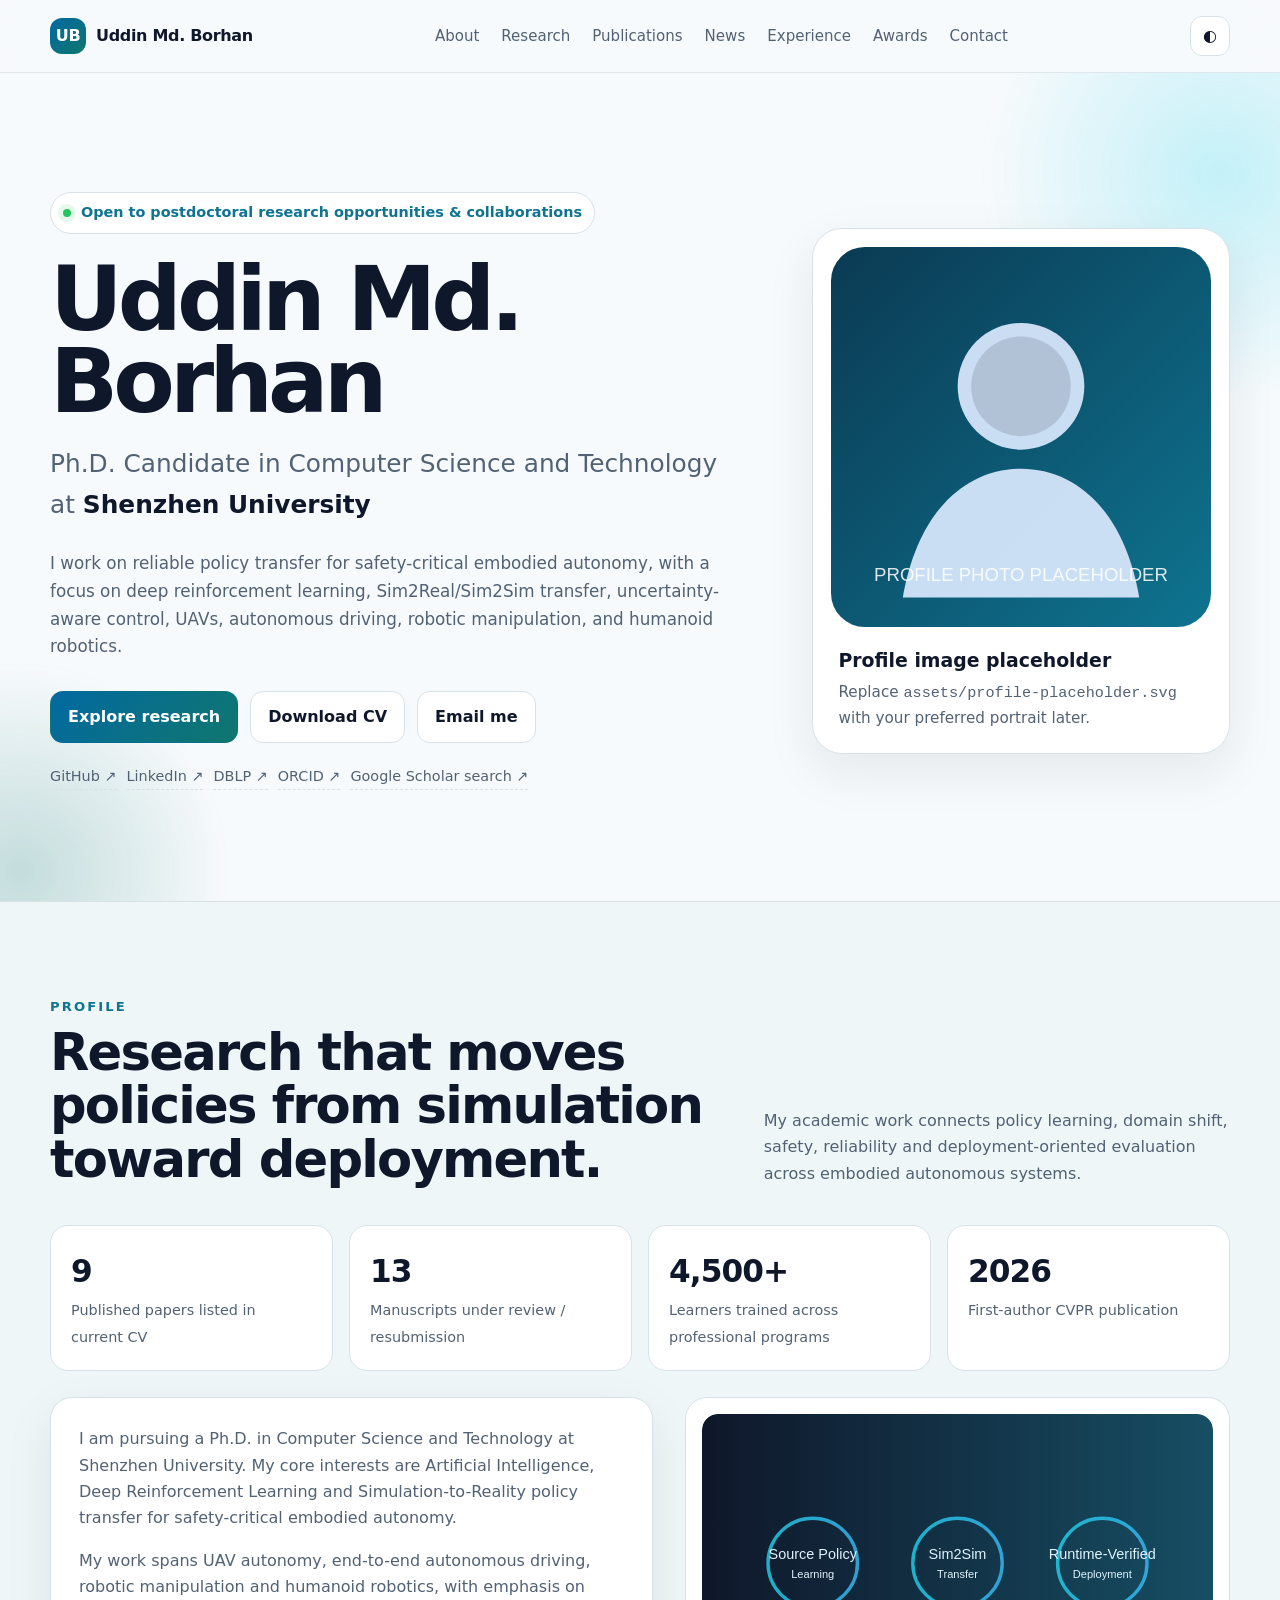
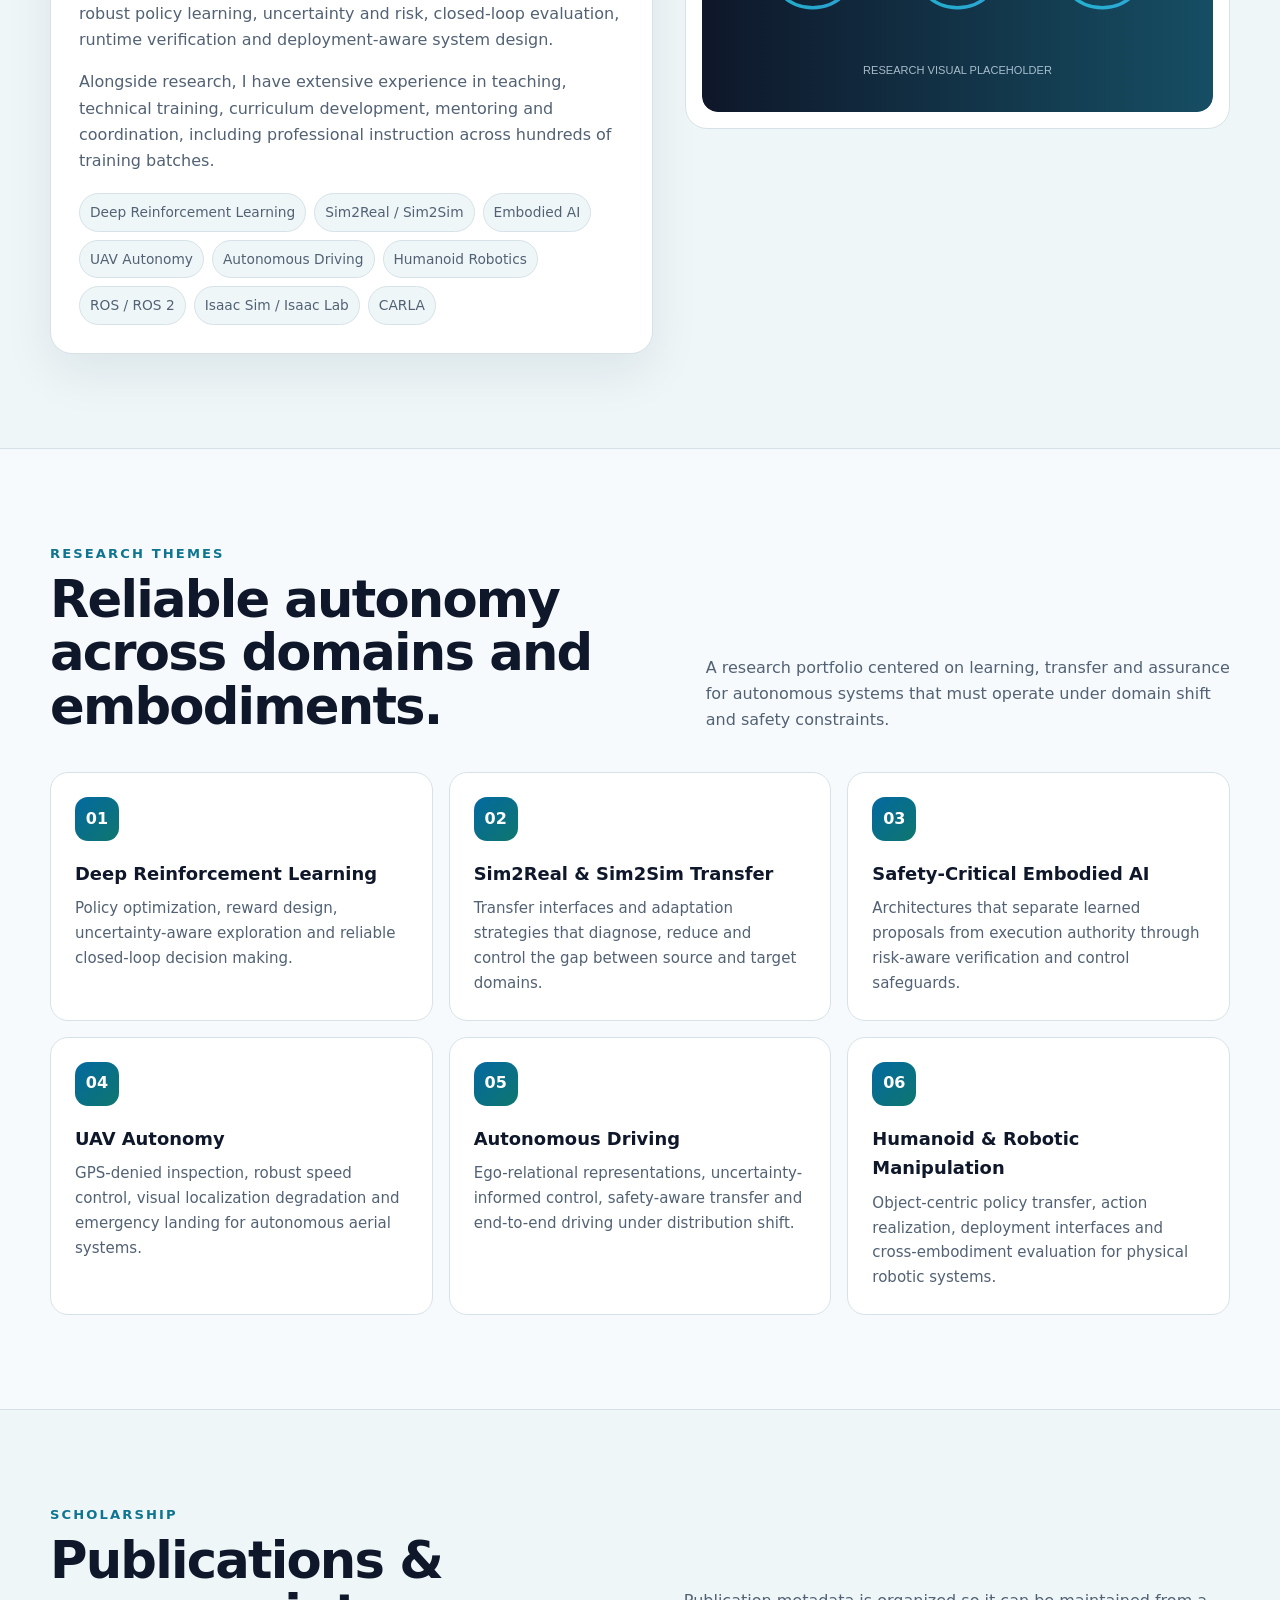
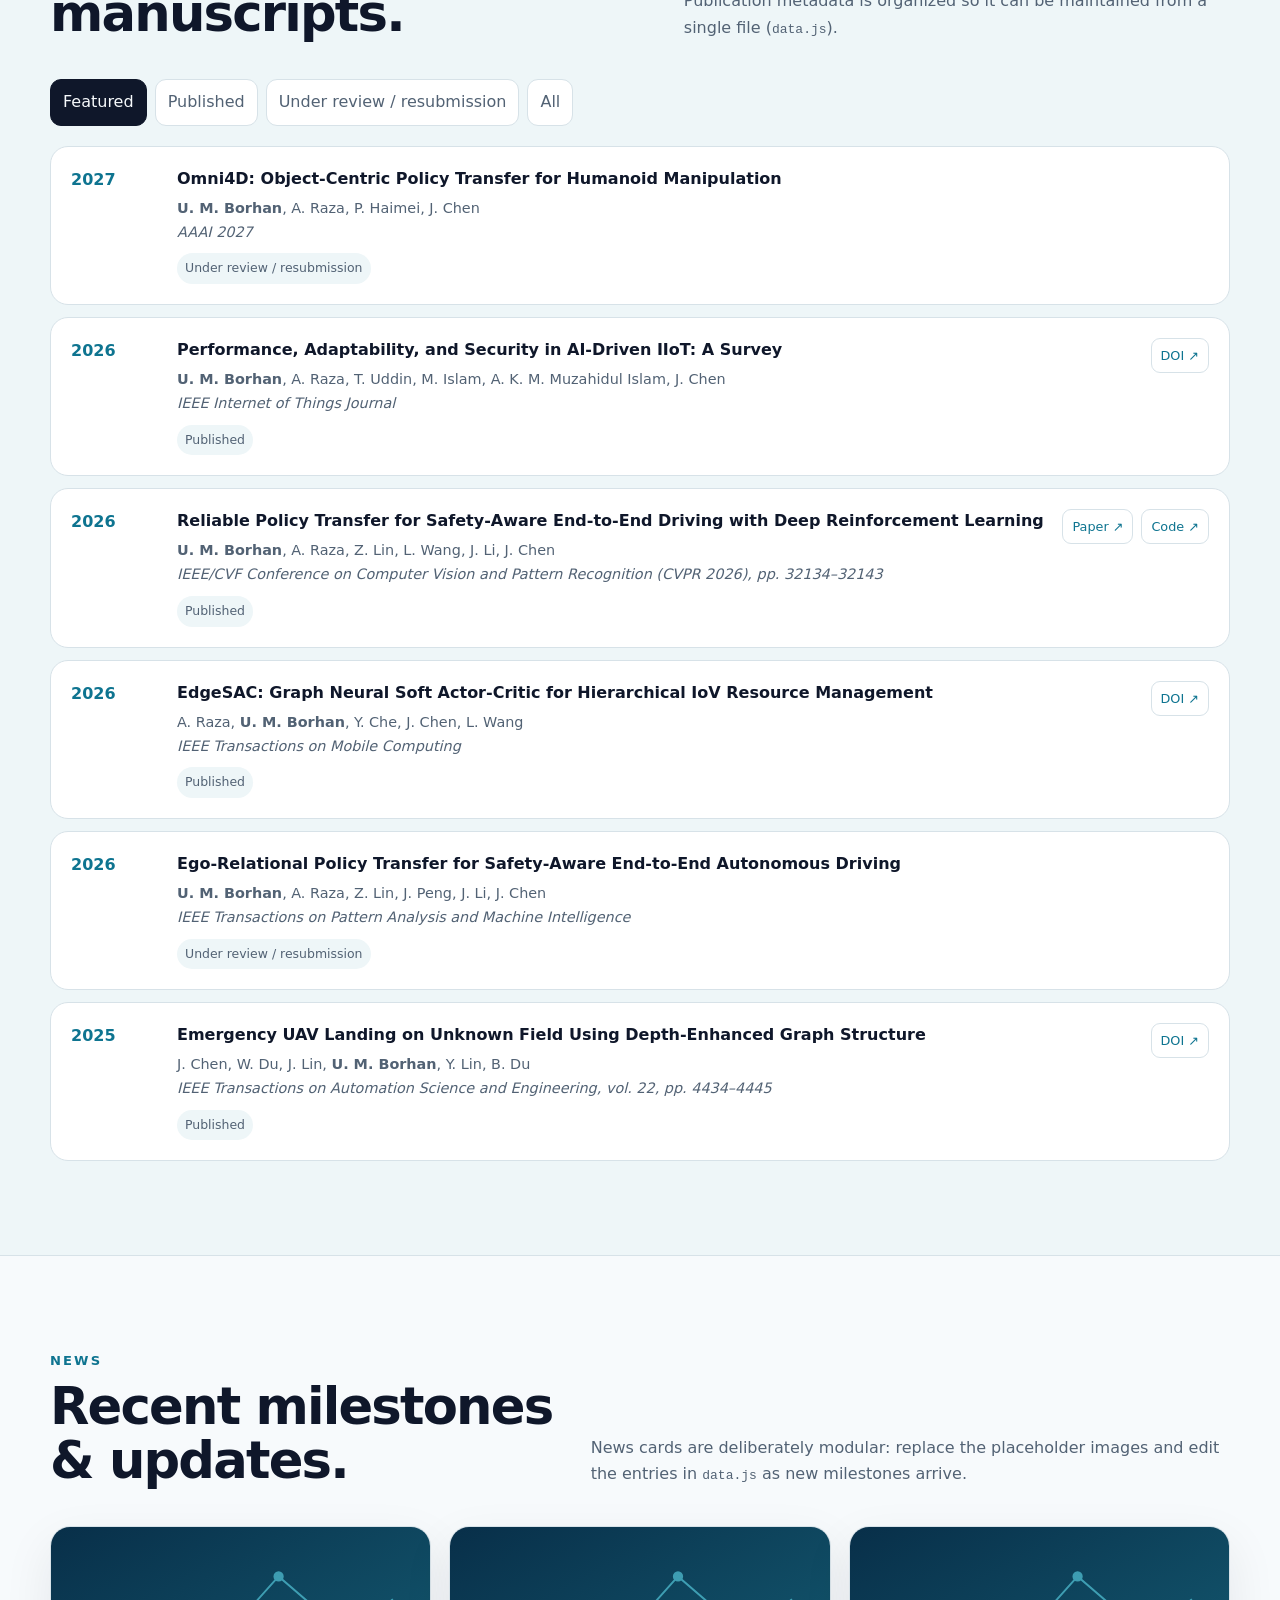
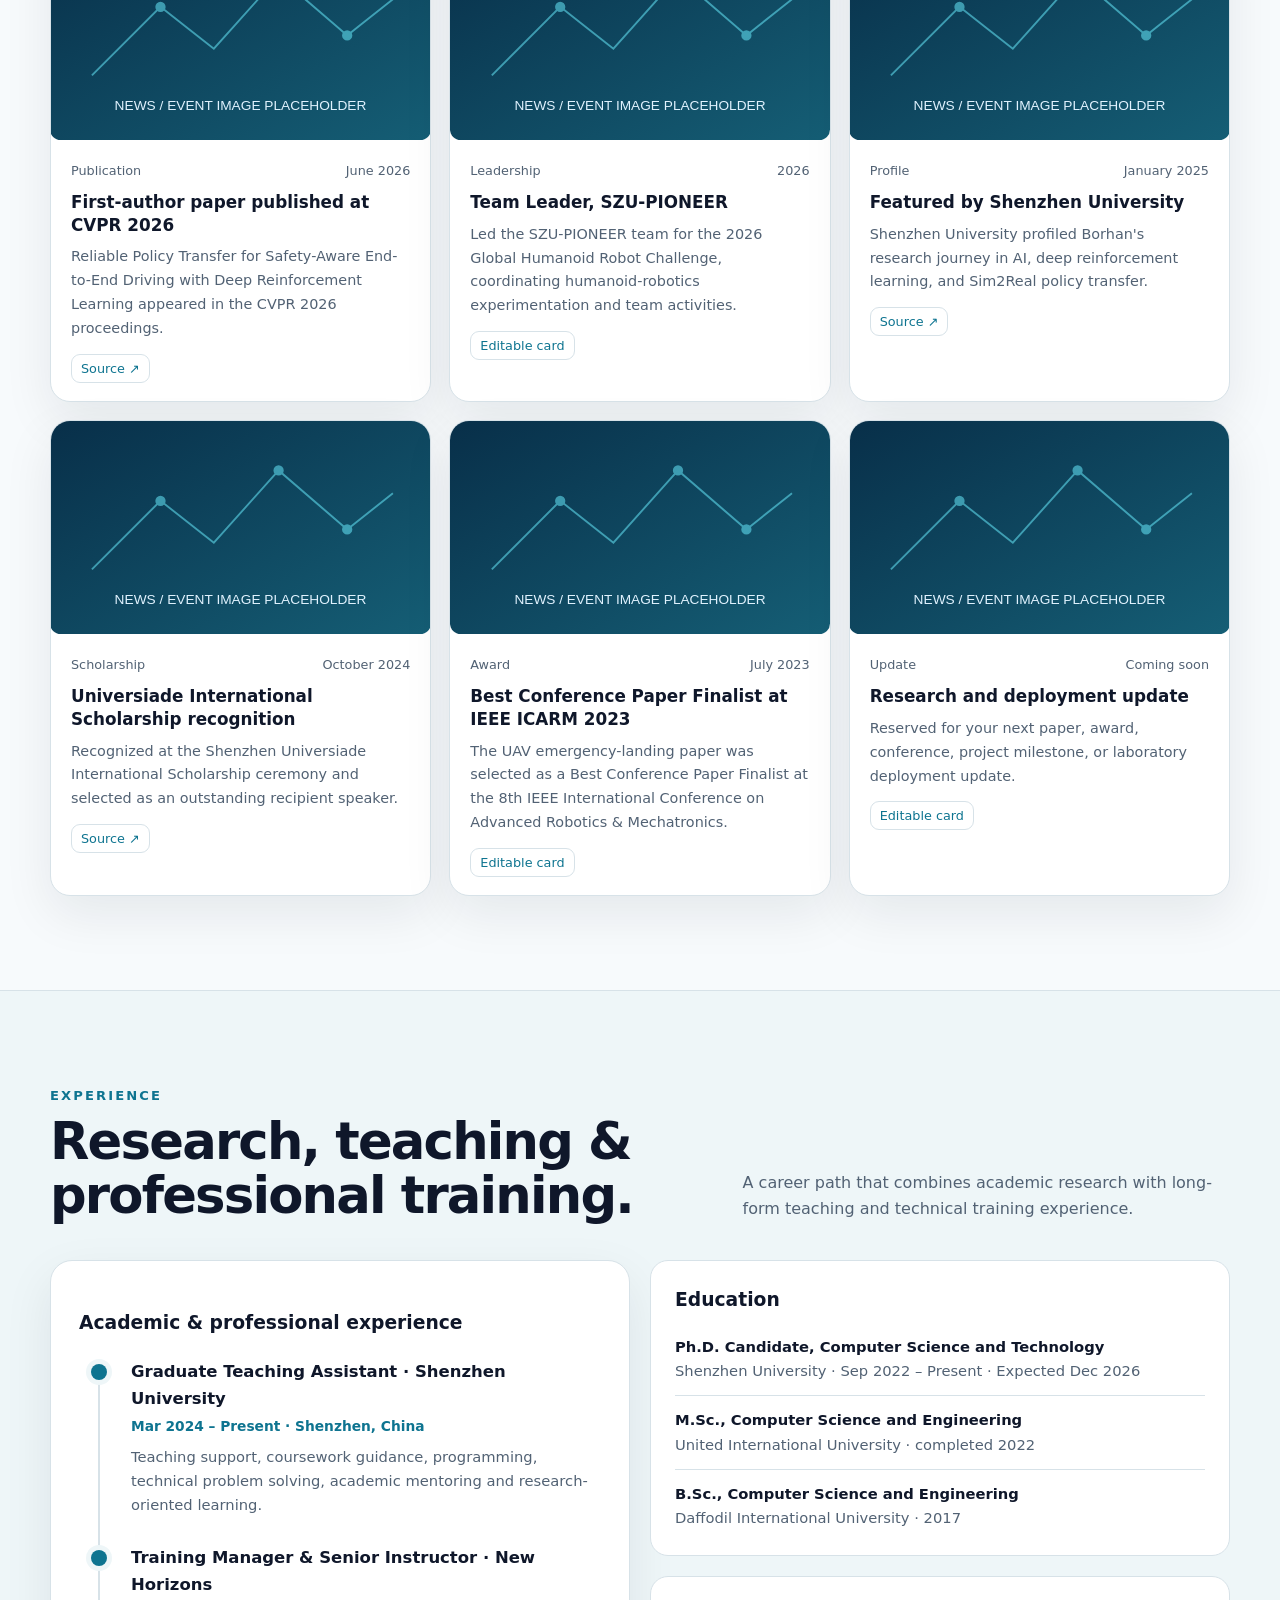
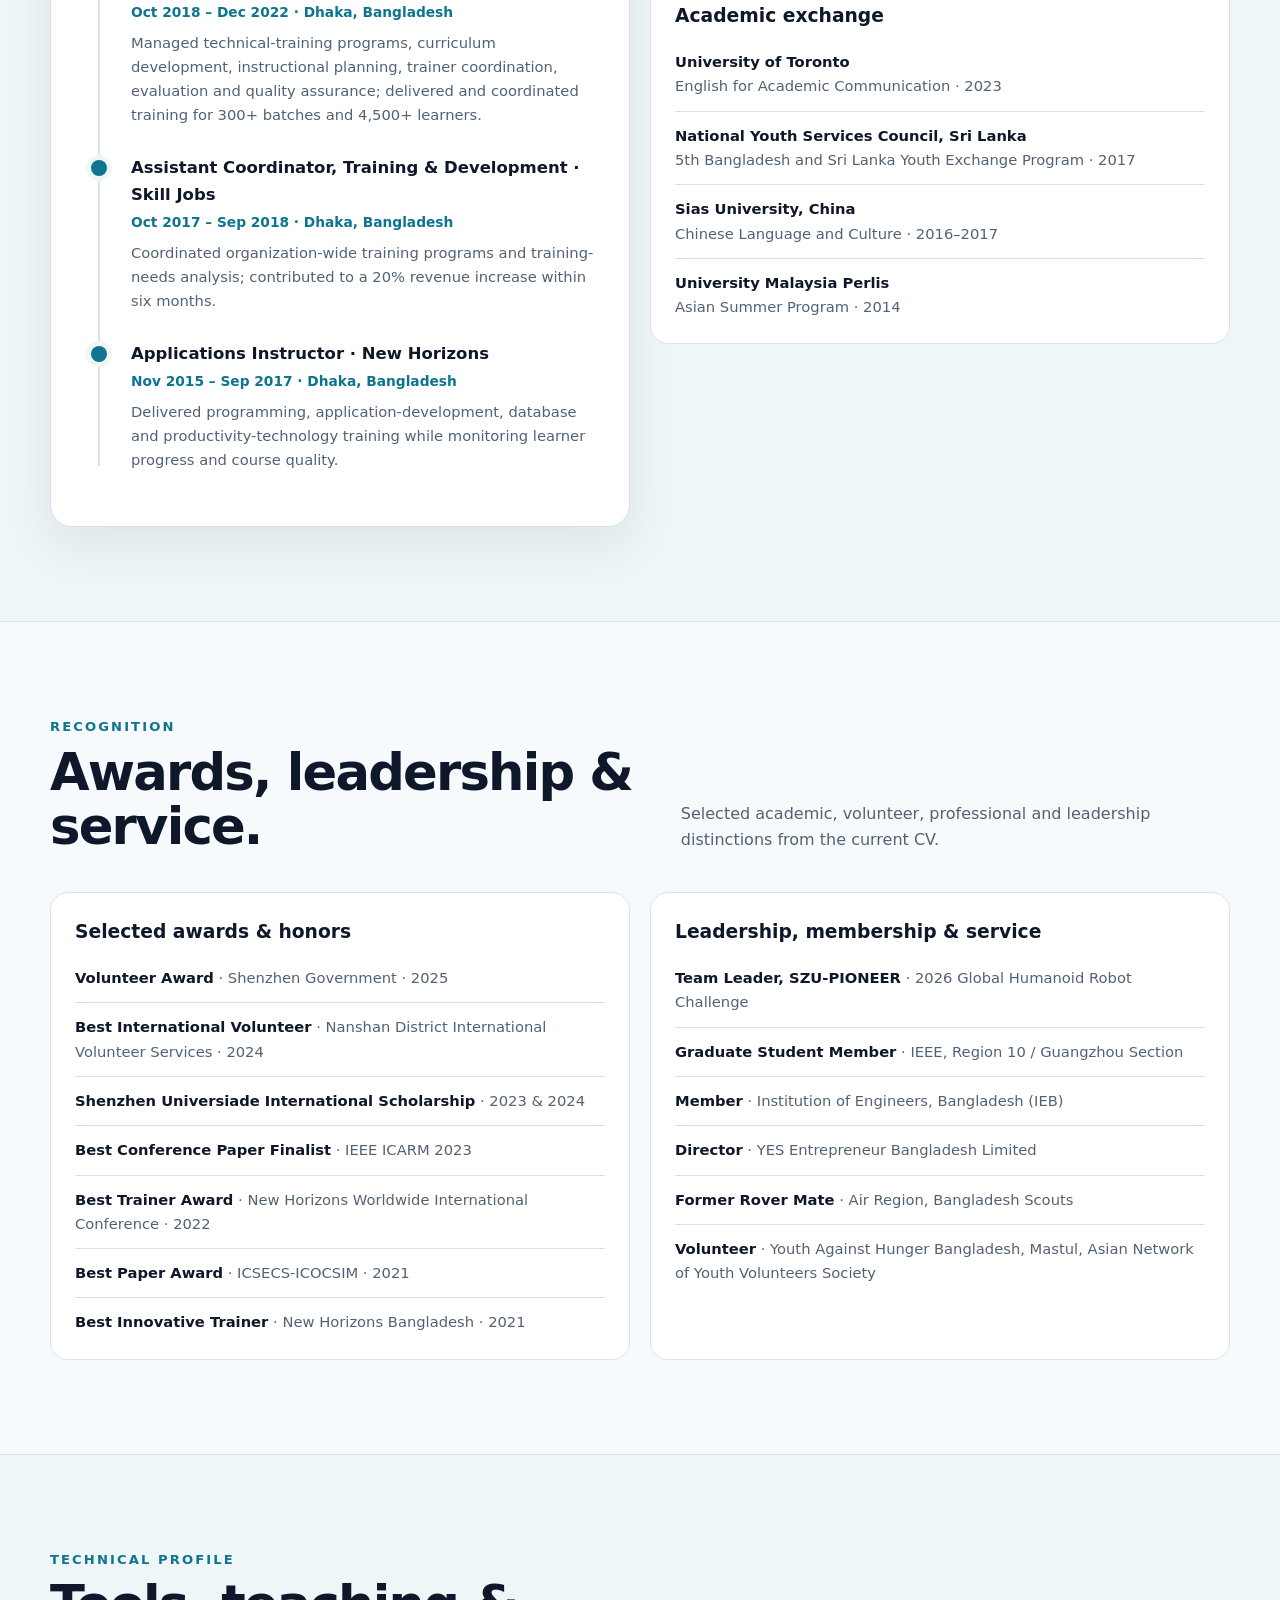
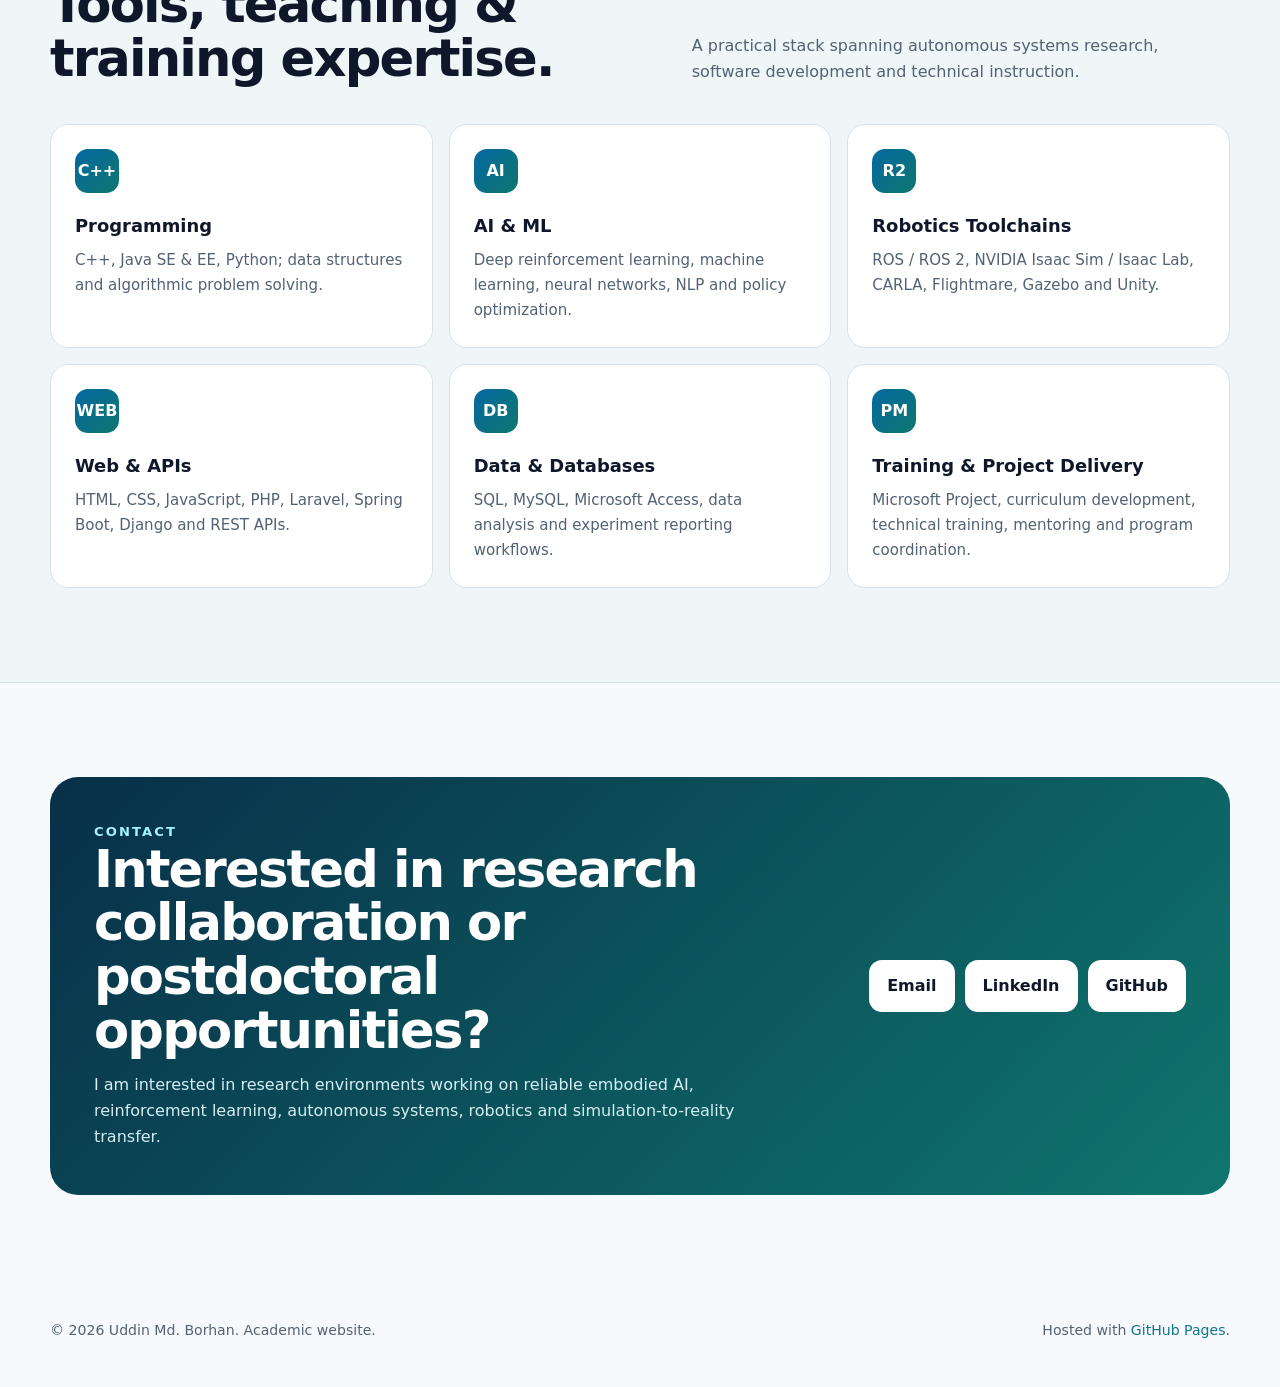
==== index.html @ 99becb58 "Add files via upload" ====
<!doctype html>
<html lang="en" data-theme="light">
<head>
  <meta charset="utf-8">
  <meta name="viewport" content="width=device-width, initial-scale=1">
  <title>Uddin Md. Borhan | AI, Deep Reinforcement Learning & Sim2Real</title>
  <meta name="description" content="Academic website of Uddin Md. Borhan, Ph.D. candidate at Shenzhen University working on deep reinforcement learning, Sim2Real policy transfer, safety-critical embodied autonomy, UAVs, autonomous driving, robotic manipulation and humanoid robotics.">
  <meta name="theme-color" content="#0e7490">
  <meta property="og:title" content="Uddin Md. Borhan | Academic Website">
  <meta property="og:description" content="Deep Reinforcement Learning · Sim2Real · Safety-Critical Embodied Autonomy">
  <meta property="og:type" content="website">
  <meta property="og:url" content="https://umborhan.github.io/">
  <link rel="canonical" href="https://umborhan.github.io/">
  <link rel="stylesheet" href="styles.css">
  <script type="application/ld+json">
  {
    "@context":"https://schema.org",
    "@type":"Person",
    "name":"Uddin Md. Borhan",
    "url":"https://umborhan.github.io/",
    "jobTitle":"Ph.D. Candidate in Computer Science and Technology",
    "affiliation":{"@type":"CollegeOrUniversity","name":"Shenzhen University"},
    "sameAs":[
      "https://github.com/umborhan",
      "https://www.linkedin.com/in/umborhan/",
      "https://dblp.org/pid/355/9140.html",
      "https://orcid.org/0000-0001-9003-6549"
    ],
    "knowsAbout":[
      "Deep Reinforcement Learning",
      "Simulation-to-Reality Policy Transfer",
      "Embodied AI",
      "UAV Autonomy",
      "Autonomous Driving",
      "Humanoid Robotics",
      "Safety-Critical Autonomous Systems"
    ]
  }
  </script>
</head>
<body>
<a class="skip-link" href="#main">Skip to content</a>

<nav class="nav">
  <div class="container nav-inner">
    <a class="brand" href="#home"><span class="brand-mark">UB</span><span>Uddin Md. Borhan</span></a>
    <div id="nav-links" class="nav-links">
      <a href="#about">About</a>
      <a href="#research">Research</a>
      <a href="#publications">Publications</a>
      <a href="#news">News</a>
      <a href="#experience">Experience</a>
      <a href="#awards">Awards</a>
      <a href="#contact">Contact</a>
    </div>
    <div class="nav-actions">
      <button id="theme-toggle" class="icon-btn" aria-label="Toggle color theme">◐</button>
      <button id="menu-toggle" class="icon-btn menu-btn" aria-label="Toggle navigation">☰</button>
    </div>
  </div>
</nav>

<main id="main">
  <section id="home" class="hero">
    <div class="container hero-grid">
      <div>
        <span class="eyebrow"><span class="dot"></span> Open to postdoctoral research opportunities & collaborations</span>
        <h1>Uddin Md.<br>Borhan</h1>
        <div class="hero-role">
          Ph.D. Candidate in Computer Science and Technology at <strong>Shenzhen University</strong>
        </div>
        <p class="hero-copy">
          I work on reliable policy transfer for safety-critical embodied autonomy, with a focus on
          deep reinforcement learning, Sim2Real/Sim2Sim transfer, uncertainty-aware control, UAVs,
          autonomous driving, robotic manipulation, and humanoid robotics.
        </p>
        <div class="cta-row">
          <a class="btn primary" href="#publications">Explore research</a>
          <a class="btn" href="assets/Uddin_Md_Borhan_Academic_CV.docx" download>Download CV</a>
          <a class="btn" href="mailto:um.borhan@aol.com">Email me</a>
        </div>
        <div class="social-row" aria-label="Academic profiles">
          <a class="social-link" href="https://github.com/umborhan" target="_blank" rel="noopener">GitHub ↗</a>
          <a class="social-link" href="https://www.linkedin.com/in/umborhan/" target="_blank" rel="noopener">LinkedIn ↗</a>
          <a class="social-link" href="https://dblp.org/pid/355/9140.html" target="_blank" rel="noopener">DBLP ↗</a>
          <a class="social-link" href="https://orcid.org/0000-0001-9003-6549" target="_blank" rel="noopener">ORCID ↗</a>
          <a class="social-link" href="https://scholar.google.com/scholar?q=%22Uddin+Md.+Borhan%22" target="_blank" rel="noopener">Google Scholar search ↗</a>
        </div>
      </div>

      <aside class="profile-card reveal">
        <img src="assets/profile-placeholder.svg" alt="Profile photo placeholder for Uddin Md. Borhan">
        <div class="profile-meta">
          <h3>Profile image placeholder</h3>
          <p>Replace <code>assets/profile-placeholder.svg</code> with your preferred portrait later.</p>
        </div>
      </aside>
    </div>
  </section>

  <section id="about" class="section alt">
    <div class="container">
      <div class="section-head">
        <div>
          <div class="kicker">Profile</div>
          <h2>Research that moves policies from simulation toward deployment.</h2>
        </div>
        <p class="section-lede">
          My academic work connects policy learning, domain shift, safety, reliability and deployment-oriented evaluation
          across embodied autonomous systems.
        </p>
      </div>

      <div class="stats">
        <div class="stat reveal"><strong>9</strong><span>Published papers listed in current CV</span></div>
        <div class="stat reveal"><strong>13</strong><span>Manuscripts under review / resubmission</span></div>
        <div class="stat reveal"><strong>4,500+</strong><span>Learners trained across professional programs</span></div>
        <div class="stat reveal"><strong>2026</strong><span>First-author CVPR publication</span></div>
      </div>

      <div class="about-grid" style="margin-top:26px">
        <div class="prose-card reveal">
          <p>
            I am pursuing a Ph.D. in Computer Science and Technology at Shenzhen University.
            My core interests are Artificial Intelligence, Deep Reinforcement Learning and Simulation-to-Reality policy transfer
            for safety-critical embodied autonomy.
          </p>
          <p>
            My work spans UAV autonomy, end-to-end autonomous driving, robotic manipulation and humanoid robotics,
            with emphasis on robust policy learning, uncertainty and risk, closed-loop evaluation, runtime verification
            and deployment-aware system design.
          </p>
          <p>
            Alongside research, I have extensive experience in teaching, technical training, curriculum development,
            mentoring and coordination, including professional instruction across hundreds of training batches.
          </p>
          <div class="chips">
            <span class="chip">Deep Reinforcement Learning</span>
            <span class="chip">Sim2Real / Sim2Sim</span>
            <span class="chip">Embodied AI</span>
            <span class="chip">UAV Autonomy</span>
            <span class="chip">Autonomous Driving</span>
            <span class="chip">Humanoid Robotics</span>
            <span class="chip">ROS / ROS 2</span>
            <span class="chip">Isaac Sim / Isaac Lab</span>
            <span class="chip">CARLA</span>
          </div>
        </div>
        <div class="research-visual reveal">
          <img src="assets/research-placeholder.svg" alt="Research pipeline placeholder">
        </div>
      </div>
    </div>
  </section>

  <section id="research" class="section">
    <div class="container">
      <div class="section-head">
        <div>
          <div class="kicker">Research themes</div>
          <h2>Reliable autonomy across domains and embodiments.</h2>
        </div>
        <p class="section-lede">
          A research portfolio centered on learning, transfer and assurance for autonomous systems that must operate under domain shift and safety constraints.
        </p>
      </div>

      <div class="theme-grid">
        <article class="theme-card reveal"><div class="theme-icon">01</div><h3>Deep Reinforcement Learning</h3><p>Policy optimization, reward design, uncertainty-aware exploration and reliable closed-loop decision making.</p></article>
        <article class="theme-card reveal"><div class="theme-icon">02</div><h3>Sim2Real & Sim2Sim Transfer</h3><p>Transfer interfaces and adaptation strategies that diagnose, reduce and control the gap between source and target domains.</p></article>
        <article class="theme-card reveal"><div class="theme-icon">03</div><h3>Safety-Critical Embodied AI</h3><p>Architectures that separate learned proposals from execution authority through risk-aware verification and control safeguards.</p></article>
        <article class="theme-card reveal"><div class="theme-icon">04</div><h3>UAV Autonomy</h3><p>GPS-denied inspection, robust speed control, visual localization degradation and emergency landing for autonomous aerial systems.</p></article>
        <article class="theme-card reveal"><div class="theme-icon">05</div><h3>Autonomous Driving</h3><p>Ego-relational representations, uncertainty-informed control, safety-aware transfer and end-to-end driving under distribution shift.</p></article>
        <article class="theme-card reveal"><div class="theme-icon">06</div><h3>Humanoid & Robotic Manipulation</h3><p>Object-centric policy transfer, action realization, deployment interfaces and cross-embodiment evaluation for physical robotic systems.</p></article>
      </div>
    </div>
  </section>

  <section id="publications" class="section alt">
    <div class="container">
      <div class="section-head">
        <div>
          <div class="kicker">Scholarship</div>
          <h2>Publications & manuscripts.</h2>
        </div>
        <p class="section-lede">
          Publication metadata is organized so it can be maintained from a single file (<code>data.js</code>).
        </p>
      </div>

      <div class="pub-controls" aria-label="Publication filters">
        <button class="filter-btn active" data-filter="featured">Featured</button>
        <button class="filter-btn" data-filter="published">Published</button>
        <button class="filter-btn" data-filter="review">Under review / resubmission</button>
        <button class="filter-btn" data-filter="all">All</button>
      </div>
      <div id="publications-list" class="publications"></div>
    </div>
  </section>

  <section id="news" class="section">
    <div class="container">
      <div class="section-head">
        <div>
          <div class="kicker">News</div>
          <h2>Recent milestones & updates.</h2>
        </div>
        <p class="section-lede">
          News cards are deliberately modular: replace the placeholder images and edit the entries in <code>data.js</code> as new milestones arrive.
        </p>
      </div>
      <div id="news-grid" class="news-grid"></div>
    </div>
  </section>

  <section id="experience" class="section alt">
    <div class="container">
      <div class="section-head">
        <div><div class="kicker">Experience</div><h2>Research, teaching & professional training.</h2></div>
        <p class="section-lede">A career path that combines academic research with long-form teaching and technical training experience.</p>
      </div>

      <div class="two-col">
        <div class="panel reveal">
          <h3>Academic & professional experience</h3>
          <div class="timeline">
            <div class="timeline-item">
              <h3>Graduate Teaching Assistant · Shenzhen University</h3>
              <div class="meta">Mar 2024 – Present · Shenzhen, China</div>
              <p>Teaching support, coursework guidance, programming, technical problem solving, academic mentoring and research-oriented learning.</p>
            </div>
            <div class="timeline-item">
              <h3>Training Manager & Senior Instructor · New Horizons</h3>
              <div class="meta">Oct 2018 – Dec 2022 · Dhaka, Bangladesh</div>
              <p>Managed technical-training programs, curriculum development, instructional planning, trainer coordination, evaluation and quality assurance; delivered and coordinated training for 300+ batches and 4,500+ learners.</p>
            </div>
            <div class="timeline-item">
              <h3>Assistant Coordinator, Training & Development · Skill Jobs</h3>
              <div class="meta">Oct 2017 – Sep 2018 · Dhaka, Bangladesh</div>
              <p>Coordinated organization-wide training programs and training-needs analysis; contributed to a 20% revenue increase within six months.</p>
            </div>
            <div class="timeline-item">
              <h3>Applications Instructor · New Horizons</h3>
              <div class="meta">Nov 2015 – Sep 2017 · Dhaka, Bangladesh</div>
              <p>Delivered programming, application-development, database and productivity-technology training while monitoring learner progress and course quality.</p>
            </div>
          </div>
        </div>

        <div>
          <div class="list-card reveal">
            <h3>Education</h3>
            <ul class="clean-list">
              <li><strong>Ph.D. Candidate, Computer Science and Technology</strong><br>Shenzhen University · Sep 2022 – Present · Expected Dec 2026</li>
              <li><strong>M.Sc., Computer Science and Engineering</strong><br>United International University · completed 2022</li>
              <li><strong>B.Sc., Computer Science and Engineering</strong><br>Daffodil International University · 2017</li>
            </ul>
          </div>
          <div class="list-card reveal" style="margin-top:20px">
            <h3>Academic exchange</h3>
            <ul class="clean-list">
              <li><strong>University of Toronto</strong><br>English for Academic Communication · 2023</li>
              <li><strong>National Youth Services Council, Sri Lanka</strong><br>5th Bangladesh and Sri Lanka Youth Exchange Program · 2017</li>
              <li><strong>Sias University, China</strong><br>Chinese Language and Culture · 2016–2017</li>
              <li><strong>University Malaysia Perlis</strong><br>Asian Summer Program · 2014</li>
            </ul>
          </div>
        </div>
      </div>
    </div>
  </section>

  <section id="awards" class="section">
    <div class="container">
      <div class="section-head">
        <div><div class="kicker">Recognition</div><h2>Awards, leadership & service.</h2></div>
        <p class="section-lede">Selected academic, volunteer, professional and leadership distinctions from the current CV.</p>
      </div>

      <div class="two-col">
        <div class="list-card reveal">
          <h3>Selected awards & honors</h3>
          <ul class="clean-list">
            <li><strong>Volunteer Award</strong> · Shenzhen Government · 2025</li>
            <li><strong>Best International Volunteer</strong> · Nanshan District International Volunteer Services · 2024</li>
            <li><strong>Shenzhen Universiade International Scholarship</strong> · 2023 & 2024</li>
            <li><strong>Best Conference Paper Finalist</strong> · IEEE ICARM 2023</li>
            <li><strong>Best Trainer Award</strong> · New Horizons Worldwide International Conference · 2022</li>
            <li><strong>Best Paper Award</strong> · ICSECS-ICOCSIM · 2021</li>
            <li><strong>Best Innovative Trainer</strong> · New Horizons Bangladesh · 2021</li>
          </ul>
        </div>
        <div class="list-card reveal">
          <h3>Leadership, membership & service</h3>
          <ul class="clean-list">
            <li><strong>Team Leader, SZU-PIONEER</strong> · 2026 Global Humanoid Robot Challenge</li>
            <li><strong>Graduate Student Member</strong> · IEEE, Region 10 / Guangzhou Section</li>
            <li><strong>Member</strong> · Institution of Engineers, Bangladesh (IEB)</li>
            <li><strong>Director</strong> · YES Entrepreneur Bangladesh Limited</li>
            <li><strong>Former Rover Mate</strong> · Air Region, Bangladesh Scouts</li>
            <li><strong>Volunteer</strong> · Youth Against Hunger Bangladesh, Mastul, Asian Network of Youth Volunteers Society</li>
          </ul>
        </div>
      </div>
    </div>
  </section>

  <section class="section alt">
    <div class="container">
      <div class="section-head">
        <div><div class="kicker">Technical profile</div><h2>Tools, teaching & training expertise.</h2></div>
        <p class="section-lede">A practical stack spanning autonomous systems research, software development and technical instruction.</p>
      </div>
      <div class="theme-grid">
        <article class="theme-card reveal"><div class="theme-icon">C++</div><h3>Programming</h3><p>C++, Java SE & EE, Python; data structures and algorithmic problem solving.</p></article>
        <article class="theme-card reveal"><div class="theme-icon">AI</div><h3>AI & ML</h3><p>Deep reinforcement learning, machine learning, neural networks, NLP and policy optimization.</p></article>
        <article class="theme-card reveal"><div class="theme-icon">R2</div><h3>Robotics Toolchains</h3><p>ROS / ROS 2, NVIDIA Isaac Sim / Isaac Lab, CARLA, Flightmare, Gazebo and Unity.</p></article>
        <article class="theme-card reveal"><div class="theme-icon">WEB</div><h3>Web & APIs</h3><p>HTML, CSS, JavaScript, PHP, Laravel, Spring Boot, Django and REST APIs.</p></article>
        <article class="theme-card reveal"><div class="theme-icon">DB</div><h3>Data & Databases</h3><p>SQL, MySQL, Microsoft Access, data analysis and experiment reporting workflows.</p></article>
        <article class="theme-card reveal"><div class="theme-icon">PM</div><h3>Training & Project Delivery</h3><p>Microsoft Project, curriculum development, technical training, mentoring and program coordination.</p></article>
      </div>
    </div>
  </section>

  <section id="contact" class="section">
    <div class="container">
      <div class="contact-card reveal">
        <div>
          <div class="kicker" style="color:#a5f3fc">Contact</div>
          <h2>Interested in research collaboration or postdoctoral opportunities?</h2>
          <p>
            I am interested in research environments working on reliable embodied AI, reinforcement learning,
            autonomous systems, robotics and simulation-to-reality transfer.
          </p>
        </div>
        <div class="contact-actions">
          <a class="btn" href="mailto:um.borhan@aol.com">Email</a>
          <a class="btn" href="https://www.linkedin.com/in/umborhan/" target="_blank" rel="noopener">LinkedIn</a>
          <a class="btn" href="https://github.com/umborhan" target="_blank" rel="noopener">GitHub</a>
        </div>
      </div>
    </div>
  </section>
</main>

<footer class="footer">
  <div class="container footer-inner">
    <span>© <span id="year"></span> Uddin Md. Borhan. Academic website.</span>
    <span>Hosted with <a href="https://pages.github.com/" target="_blank" rel="noopener">GitHub Pages</a>.</span>
  </div>
</footer>

<script src="data.js"></script>
<script src="script.js"></script>
</body>
</html>
---- styles.css ----
:root{
  --bg:#f7fafc;
  --surface:#ffffff;
  --surface-2:#eef6f8;
  --text:#0f172a;
  --muted:#526274;
  --line:#d7e2e8;
  --brand:#0e7490;
  --brand-2:#0f766e;
  --brand-3:#0369a1;
  --accent:#22d3ee;
  --shadow:0 18px 50px rgba(15,23,42,.08);
  --radius:22px;
  --max:1180px;
}
[data-theme="dark"]{
  --bg:#07111a;
  --surface:#0c1823;
  --surface-2:#102432;
  --text:#e8f0f5;
  --muted:#9fb2c1;
  --line:#203646;
  --brand:#22d3ee;
  --brand-2:#5eead4;
  --brand-3:#7dd3fc;
  --accent:#67e8f9;
  --shadow:0 18px 50px rgba(0,0,0,.28);
}
*{box-sizing:border-box}
html{scroll-behavior:smooth}
body{
  margin:0;
  font-family:Inter, ui-sans-serif, system-ui, -apple-system, BlinkMacSystemFont, "Segoe UI", sans-serif;
  background:var(--bg);
  color:var(--text);
  line-height:1.65;
}
a{color:inherit;text-decoration:none}
img{max-width:100%;display:block}
button,input{font:inherit}
.container{width:min(var(--max), calc(100% - 40px));margin:0 auto}
.skip-link{position:absolute;left:-9999px;top:auto}
.skip-link:focus{left:20px;top:20px;z-index:999;background:var(--surface);padding:10px 14px;border-radius:10px}
.nav{
  position:sticky;top:0;z-index:100;
  backdrop-filter:blur(18px);
  background:color-mix(in srgb, var(--bg) 84%, transparent);
  border-bottom:1px solid color-mix(in srgb, var(--line) 75%, transparent);
}
.nav-inner{height:72px;display:flex;align-items:center;justify-content:space-between;gap:22px}
.brand{font-weight:850;letter-spacing:-.02em;display:flex;align-items:center;gap:10px}
.brand-mark{
  width:36px;height:36px;border-radius:12px;
  background:linear-gradient(135deg,var(--brand-3),var(--brand-2));
  display:grid;place-items:center;color:white;font-weight:900
}
.nav-links{display:flex;align-items:center;gap:22px;font-size:.94rem;color:var(--muted)}
.nav-links a:hover,.nav-links a.active{color:var(--brand)}
.nav-actions{display:flex;align-items:center;gap:10px}
.icon-btn{
  width:40px;height:40px;border:1px solid var(--line);background:var(--surface);
  border-radius:12px;display:grid;place-items:center;cursor:pointer;color:var(--text)
}
.menu-btn{display:none}
.hero{
  min-height:calc(100vh - 72px);
  display:grid;align-items:center;
  padding:72px 0 64px;
  position:relative;overflow:hidden
}
.hero::before,.hero::after{
  content:"";position:absolute;border-radius:50%;filter:blur(5px);pointer-events:none
}
.hero::before{
  width:480px;height:480px;right:-180px;top:-140px;
  background:radial-gradient(circle, color-mix(in srgb,var(--accent) 24%, transparent), transparent 70%)
}
.hero::after{
  width:420px;height:420px;left:-190px;bottom:-180px;
  background:radial-gradient(circle, color-mix(in srgb,var(--brand-2) 22%, transparent), transparent 70%)
}
.hero-grid{display:grid;grid-template-columns:1.25fr .75fr;gap:64px;align-items:center;position:relative;z-index:2}
.eyebrow{
  display:inline-flex;align-items:center;gap:10px;
  padding:8px 12px;border:1px solid var(--line);border-radius:999px;
  color:var(--brand);font-weight:750;background:var(--surface);font-size:.9rem
}
.dot{width:8px;height:8px;border-radius:50%;background:#22c55e;box-shadow:0 0 0 5px rgba(34,197,94,.12)}
h1{font-size:clamp(3.1rem,7vw,6.6rem);line-height:.92;letter-spacing:-.055em;margin:24px 0 22px}
.hero-role{font-size:clamp(1.1rem,2.1vw,1.55rem);color:var(--muted);max-width:800px}
.hero-role strong{color:var(--text)}
.hero-copy{max-width:760px;color:var(--muted);font-size:1.05rem;margin-top:24px}
.cta-row{display:flex;flex-wrap:wrap;gap:12px;margin-top:30px}
.btn{
  display:inline-flex;align-items:center;justify-content:center;gap:8px;
  border-radius:13px;padding:12px 17px;border:1px solid var(--line);
  background:var(--surface);font-weight:760;transition:.2s ease
}
.btn.primary{background:linear-gradient(135deg,var(--brand-3),var(--brand-2));color:white;border-color:transparent}
.btn:hover{transform:translateY(-2px);box-shadow:var(--shadow)}
.social-row{display:flex;flex-wrap:wrap;gap:10px;margin-top:22px}
.social-link{font-size:.9rem;color:var(--muted);border-bottom:1px dashed var(--line)}
.social-link:hover{color:var(--brand)}
.profile-card{
  background:var(--surface);border:1px solid var(--line);border-radius:30px;
  padding:18px;box-shadow:var(--shadow);transform:rotate(1deg)
}
.profile-card img{border-radius:22px;aspect-ratio:1/1;object-fit:cover}
.profile-meta{padding:18px 8px 4px}
.profile-meta h3{margin:0 0 4px;font-size:1.18rem}
.profile-meta p{margin:0;color:var(--muted);font-size:.95rem}
.section{padding:94px 0}
.section.compact{padding:70px 0}
.section.alt{background:var(--surface-2);border-block:1px solid var(--line)}
.section-head{display:flex;align-items:end;justify-content:space-between;gap:24px;margin-bottom:38px}
.kicker{font-size:.82rem;text-transform:uppercase;letter-spacing:.16em;color:var(--brand);font-weight:850}
h2{font-size:clamp(2rem,4vw,3.5rem);line-height:1.05;letter-spacing:-.035em;margin:8px 0 0}
.section-lede{max-width:670px;color:var(--muted);margin:0}
.stats{display:grid;grid-template-columns:repeat(4,1fr);gap:16px;margin-top:34px}
.stat{background:var(--surface);border:1px solid var(--line);border-radius:18px;padding:20px}
.stat strong{font-size:1.95rem;display:block;letter-spacing:-.03em}
.stat span{font-size:.9rem;color:var(--muted)}
.about-grid{display:grid;grid-template-columns:1.05fr .95fr;gap:32px;align-items:start}
.prose-card,.panel{
  background:var(--surface);border:1px solid var(--line);border-radius:var(--radius);
  padding:28px;box-shadow:var(--shadow)
}
.prose-card p{color:var(--muted);margin:0 0 16px}
.prose-card p:last-child{margin-bottom:0}
.research-visual{background:var(--surface);border:1px solid var(--line);border-radius:var(--radius);padding:16px}
.research-visual img{border-radius:16px}
.chips{display:flex;flex-wrap:wrap;gap:8px;margin-top:18px}
.chip{padding:7px 10px;border-radius:999px;background:var(--surface-2);border:1px solid var(--line);font-size:.86rem;color:var(--muted)}
.theme-grid{display:grid;grid-template-columns:repeat(3,1fr);gap:16px}
.theme-card{background:var(--surface);border:1px solid var(--line);border-radius:18px;padding:24px;min-height:210px}
.theme-icon{width:44px;height:44px;border-radius:13px;display:grid;place-items:center;background:linear-gradient(135deg,var(--brand-3),var(--brand-2));color:#fff;font-weight:900;margin-bottom:18px}
.theme-card h3{margin:0 0 8px;font-size:1.12rem}
.theme-card p{margin:0;color:var(--muted);font-size:.94rem}
.pub-controls{display:flex;flex-wrap:wrap;gap:8px;margin-bottom:20px}
.filter-btn{border:1px solid var(--line);background:var(--surface);color:var(--muted);padding:9px 12px;border-radius:11px;cursor:pointer}
.filter-btn.active{background:var(--text);color:var(--bg);border-color:var(--text)}
.publications{display:grid;gap:12px}
.pub{
  display:grid;grid-template-columns:88px 1fr auto;gap:18px;align-items:start;
  background:var(--surface);border:1px solid var(--line);border-radius:18px;padding:20px
}
.pub-year{font-weight:850;color:var(--brand)}
.pub h3{font-size:1rem;margin:0 0 7px;line-height:1.45}
.pub p{margin:0;color:var(--muted);font-size:.9rem}
.pub-status{display:inline-flex;margin-top:9px;font-size:.78rem;padding:5px 8px;border-radius:999px;background:var(--surface-2);color:var(--muted)}
.pub-links{display:flex;gap:8px;flex-wrap:wrap;justify-content:flex-end}
.small-link{font-size:.8rem;border:1px solid var(--line);border-radius:9px;padding:6px 9px;color:var(--brand)}
.news-grid{display:grid;grid-template-columns:repeat(3,1fr);gap:18px}
.news-card{background:var(--surface);border:1px solid var(--line);border-radius:20px;overflow:hidden;box-shadow:var(--shadow)}
.news-card img{width:100%;aspect-ratio:16/9;object-fit:cover}
.news-body{padding:20px}
.news-meta{display:flex;justify-content:space-between;gap:10px;color:var(--muted);font-size:.8rem;margin-bottom:10px}
.news-card h3{font-size:1.05rem;margin:0 0 9px;line-height:1.35}
.news-card p{color:var(--muted);font-size:.9rem;margin:0 0 14px}
.timeline{position:relative;margin-left:8px}
.timeline::before{content:"";position:absolute;left:11px;top:6px;bottom:6px;width:2px;background:var(--line)}
.timeline-item{position:relative;padding-left:44px;margin-bottom:26px}
.timeline-item::before{content:"";position:absolute;left:4px;top:6px;width:16px;height:16px;border-radius:50%;background:var(--brand);box-shadow:0 0 0 5px var(--surface-2)}
.timeline-item h3{margin:0;font-size:1.03rem}
.timeline-item .meta{color:var(--brand);font-size:.86rem;font-weight:720;margin:3px 0 7px}
.timeline-item p{margin:0;color:var(--muted);font-size:.92rem}
.two-col{display:grid;grid-template-columns:1fr 1fr;gap:20px}
.list-card{background:var(--surface);border:1px solid var(--line);border-radius:18px;padding:24px}
.list-card h3{margin-top:0}
.clean-list{list-style:none;padding:0;margin:0;display:grid;gap:12px}
.clean-list li{padding-bottom:12px;border-bottom:1px solid var(--line);color:var(--muted);font-size:.92rem}
.clean-list li:last-child{border-bottom:0;padding-bottom:0}
.clean-list strong{color:var(--text)}
.contact-card{
  border-radius:28px;padding:44px;
  background:linear-gradient(135deg,#082f49,#0f766e);
  color:white;display:grid;grid-template-columns:1.25fr .75fr;gap:30px;align-items:center
}
.contact-card h2{margin:0 0 14px}
.contact-card p{color:#d5eef4;margin:0;max-width:700px}
.contact-actions{display:flex;flex-wrap:wrap;gap:10px;justify-content:flex-end}
.contact-actions .btn{background:white;color:#0f172a;border-color:transparent}
.footer{padding:30px 0 45px;color:var(--muted);font-size:.88rem}
.footer-inner{display:flex;justify-content:space-between;gap:20px;flex-wrap:wrap}
.footer a{color:var(--brand)}
.reveal{opacity:0;transform:translateY(18px);transition:.55s ease}
.reveal.visible{opacity:1;transform:none}
.hide{display:none!important}
@media (max-width: 1000px){
  .hero-grid,.about-grid,.contact-card{grid-template-columns:1fr}
  .profile-card{max-width:520px;transform:none}
  .theme-grid,.news-grid{grid-template-columns:repeat(2,1fr)}
  .stats{grid-template-columns:repeat(2,1fr)}
  .contact-actions{justify-content:flex-start}
}
@media (max-width: 760px){
  .nav-links{display:none;position:absolute;top:72px;left:20px;right:20px;background:var(--surface);border:1px solid var(--line);border-radius:16px;padding:16px;box-shadow:var(--shadow);flex-direction:column;align-items:flex-start}
  .nav-links.open{display:flex}
  .menu-btn{display:grid}
  .hero{padding-top:52px}
  .theme-grid,.news-grid,.two-col{grid-template-columns:1fr}
  .pub{grid-template-columns:1fr}
  .pub-links{justify-content:flex-start}
  .section-head{align-items:flex-start;flex-direction:column}
  .stats{grid-template-columns:1fr 1fr}
  h1{font-size:3.4rem}
}
@media (max-width: 480px){
  .container{width:min(100% - 26px,var(--max))}
  .stats{grid-template-columns:1fr}
  .contact-card{padding:28px}
}
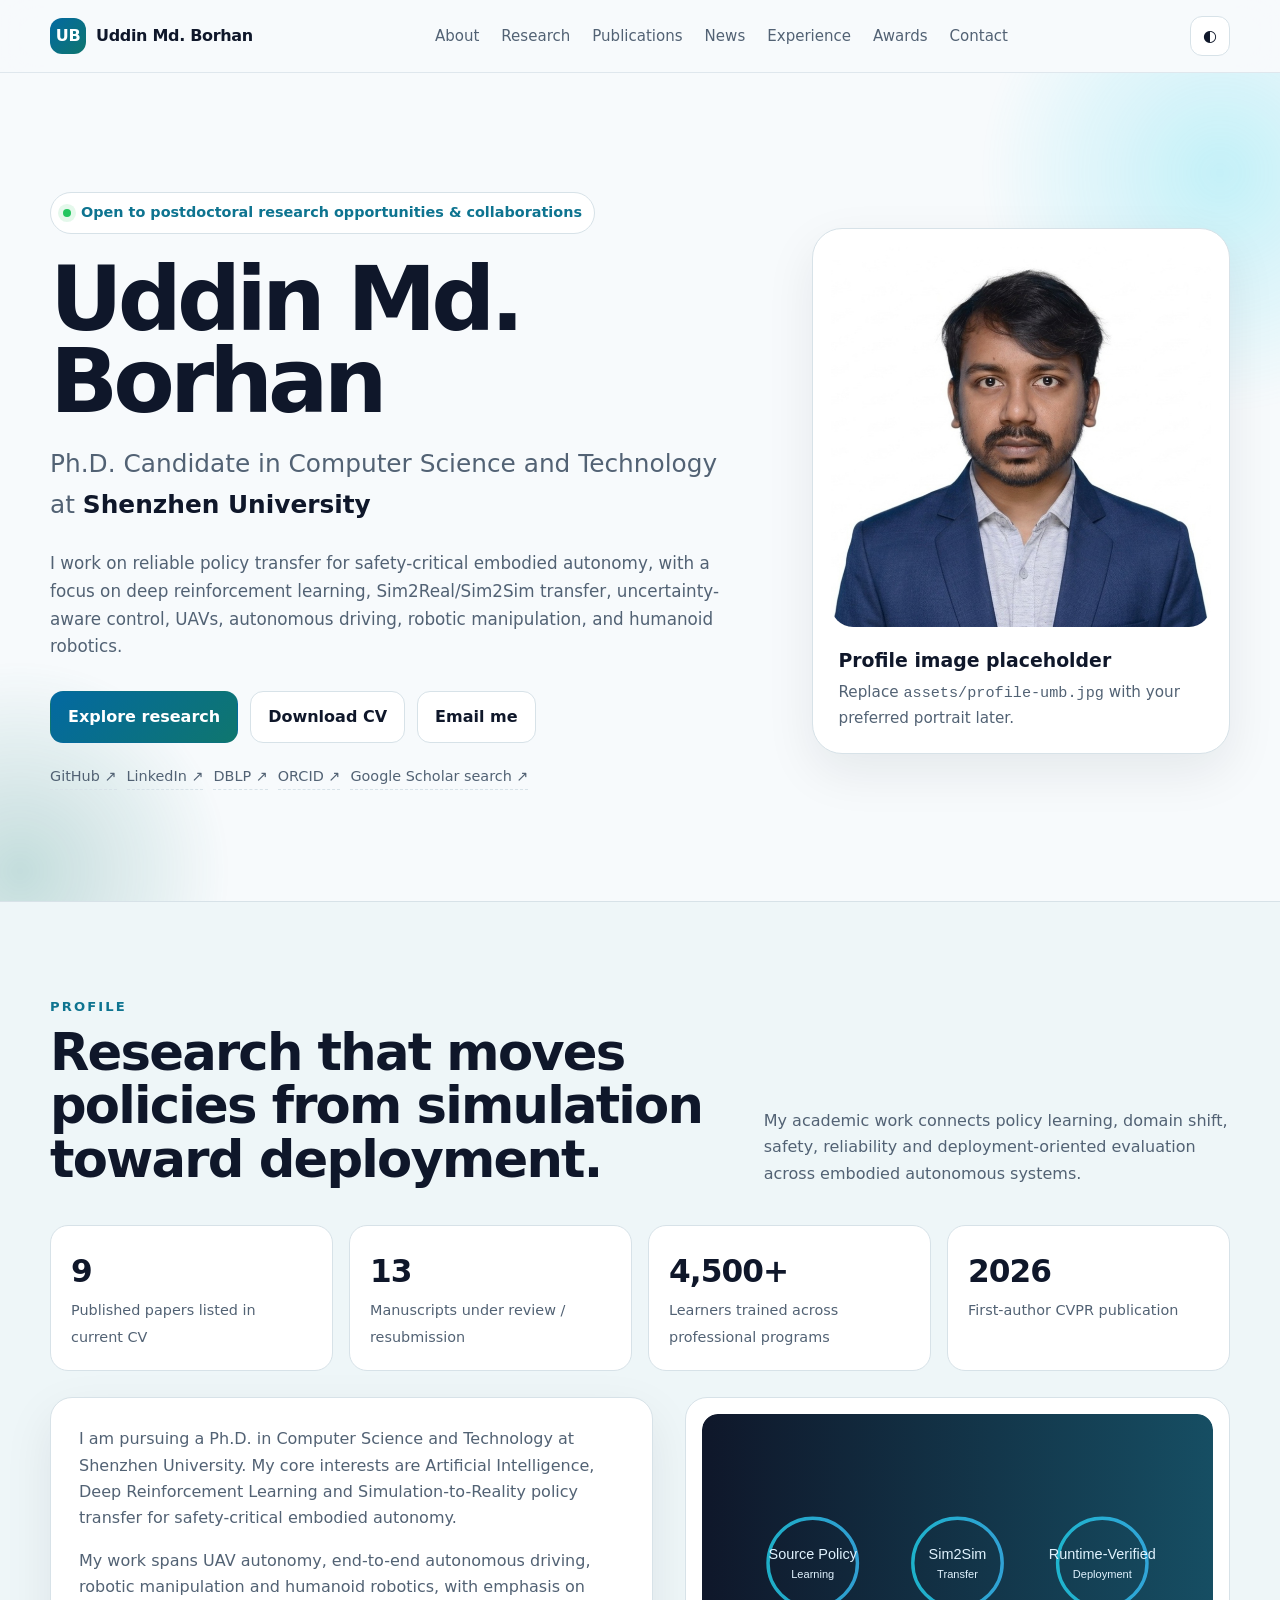
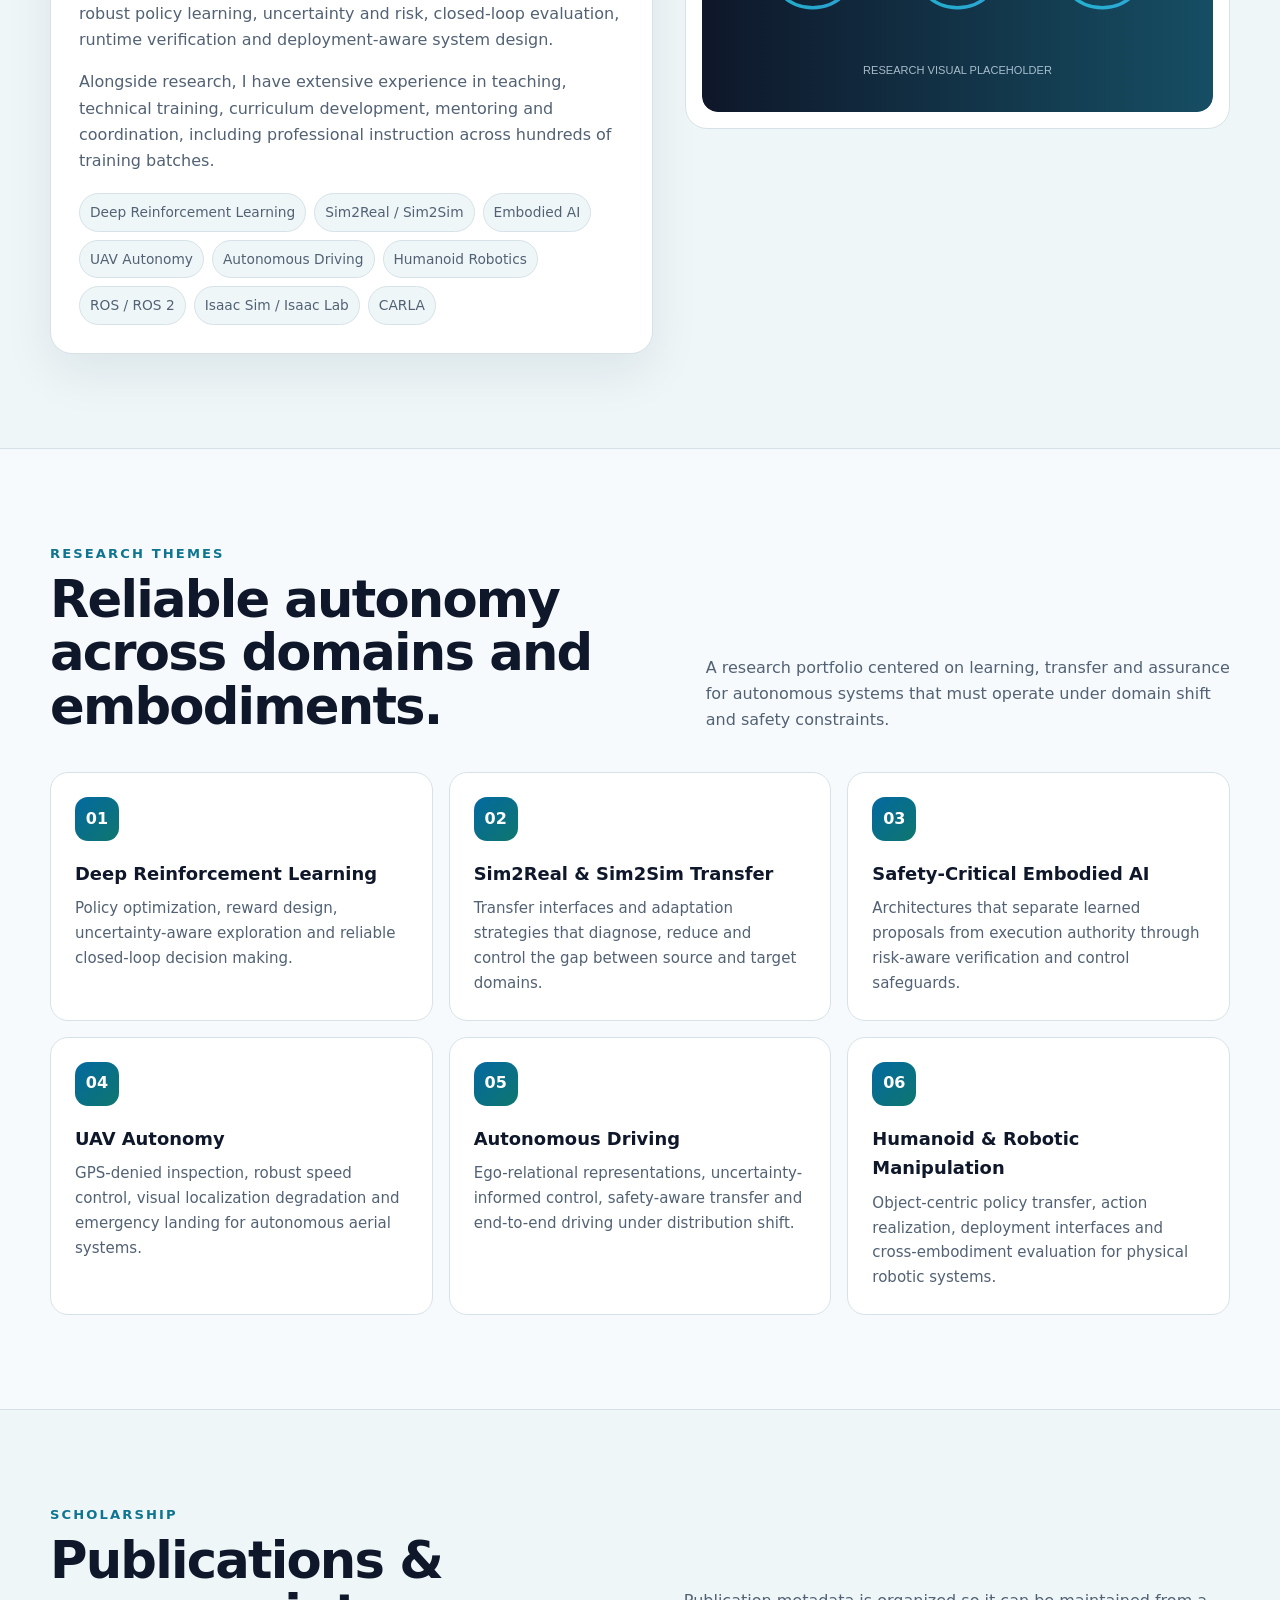
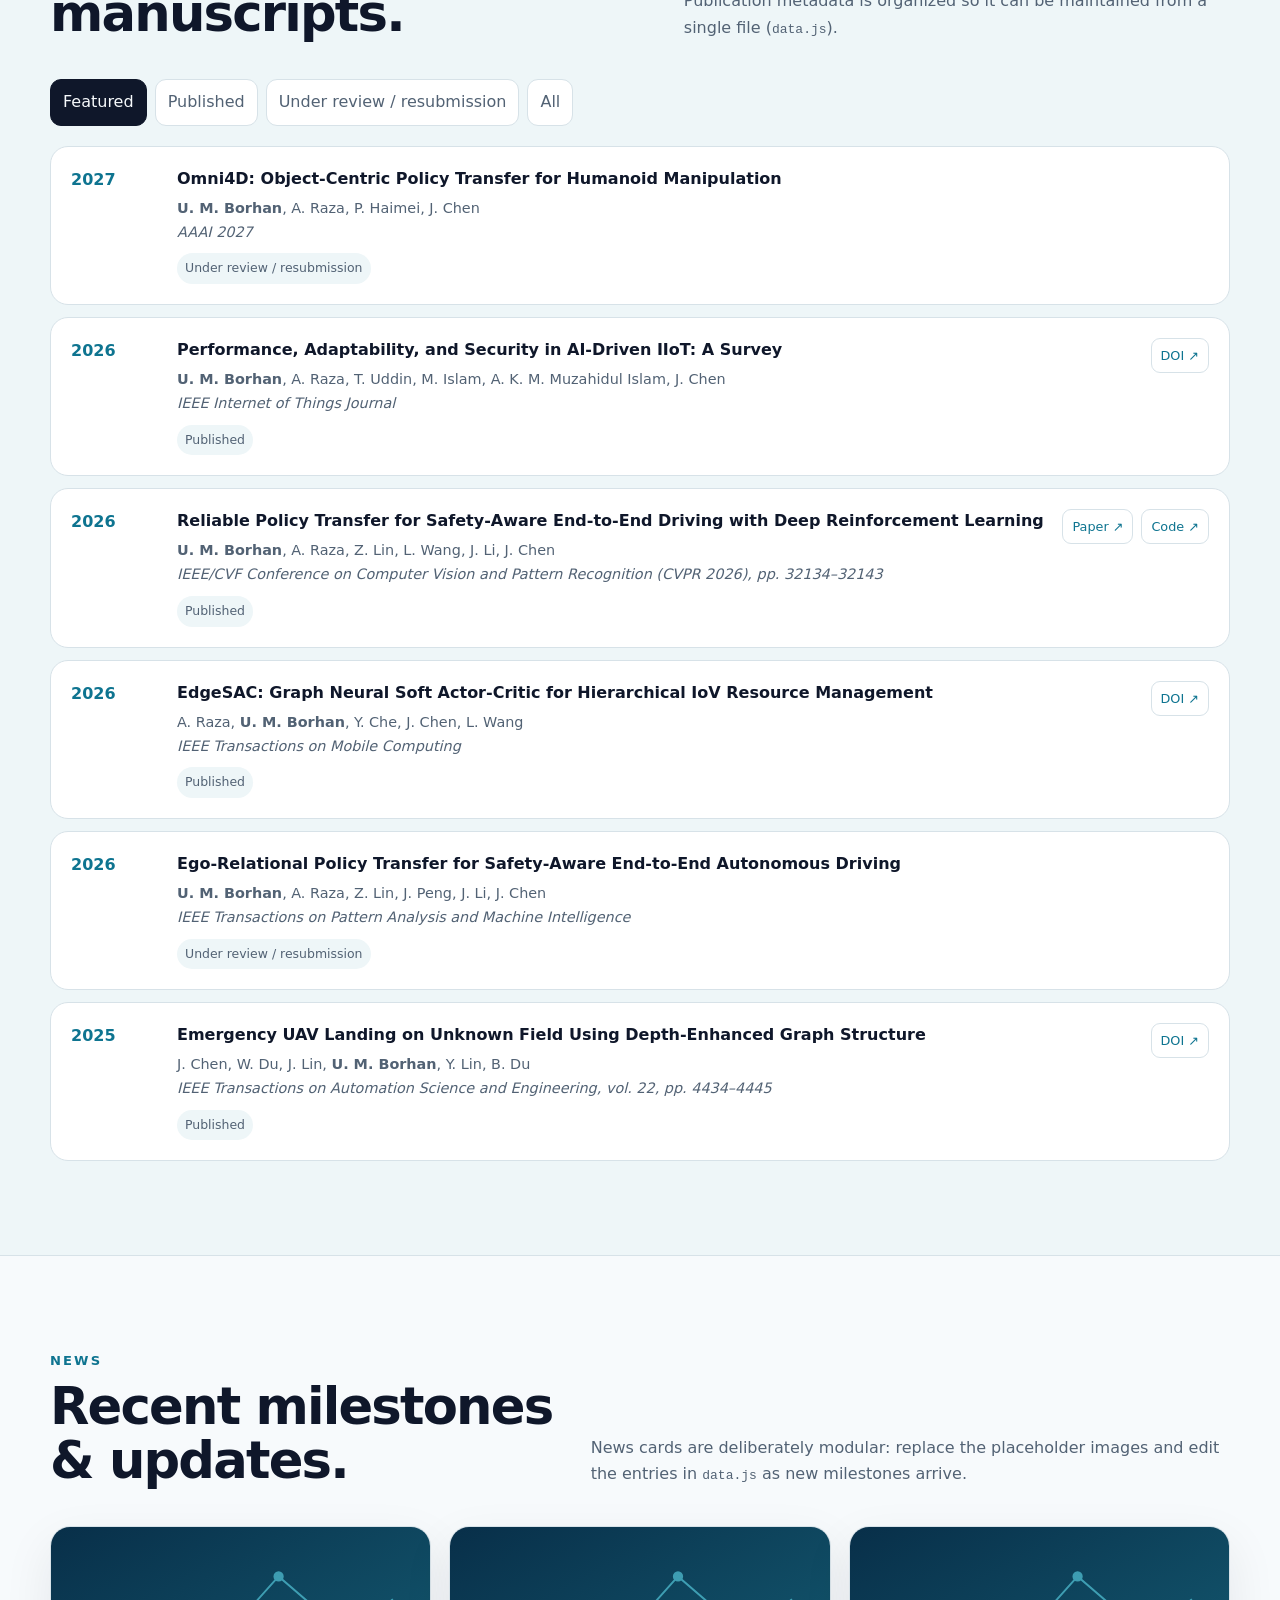
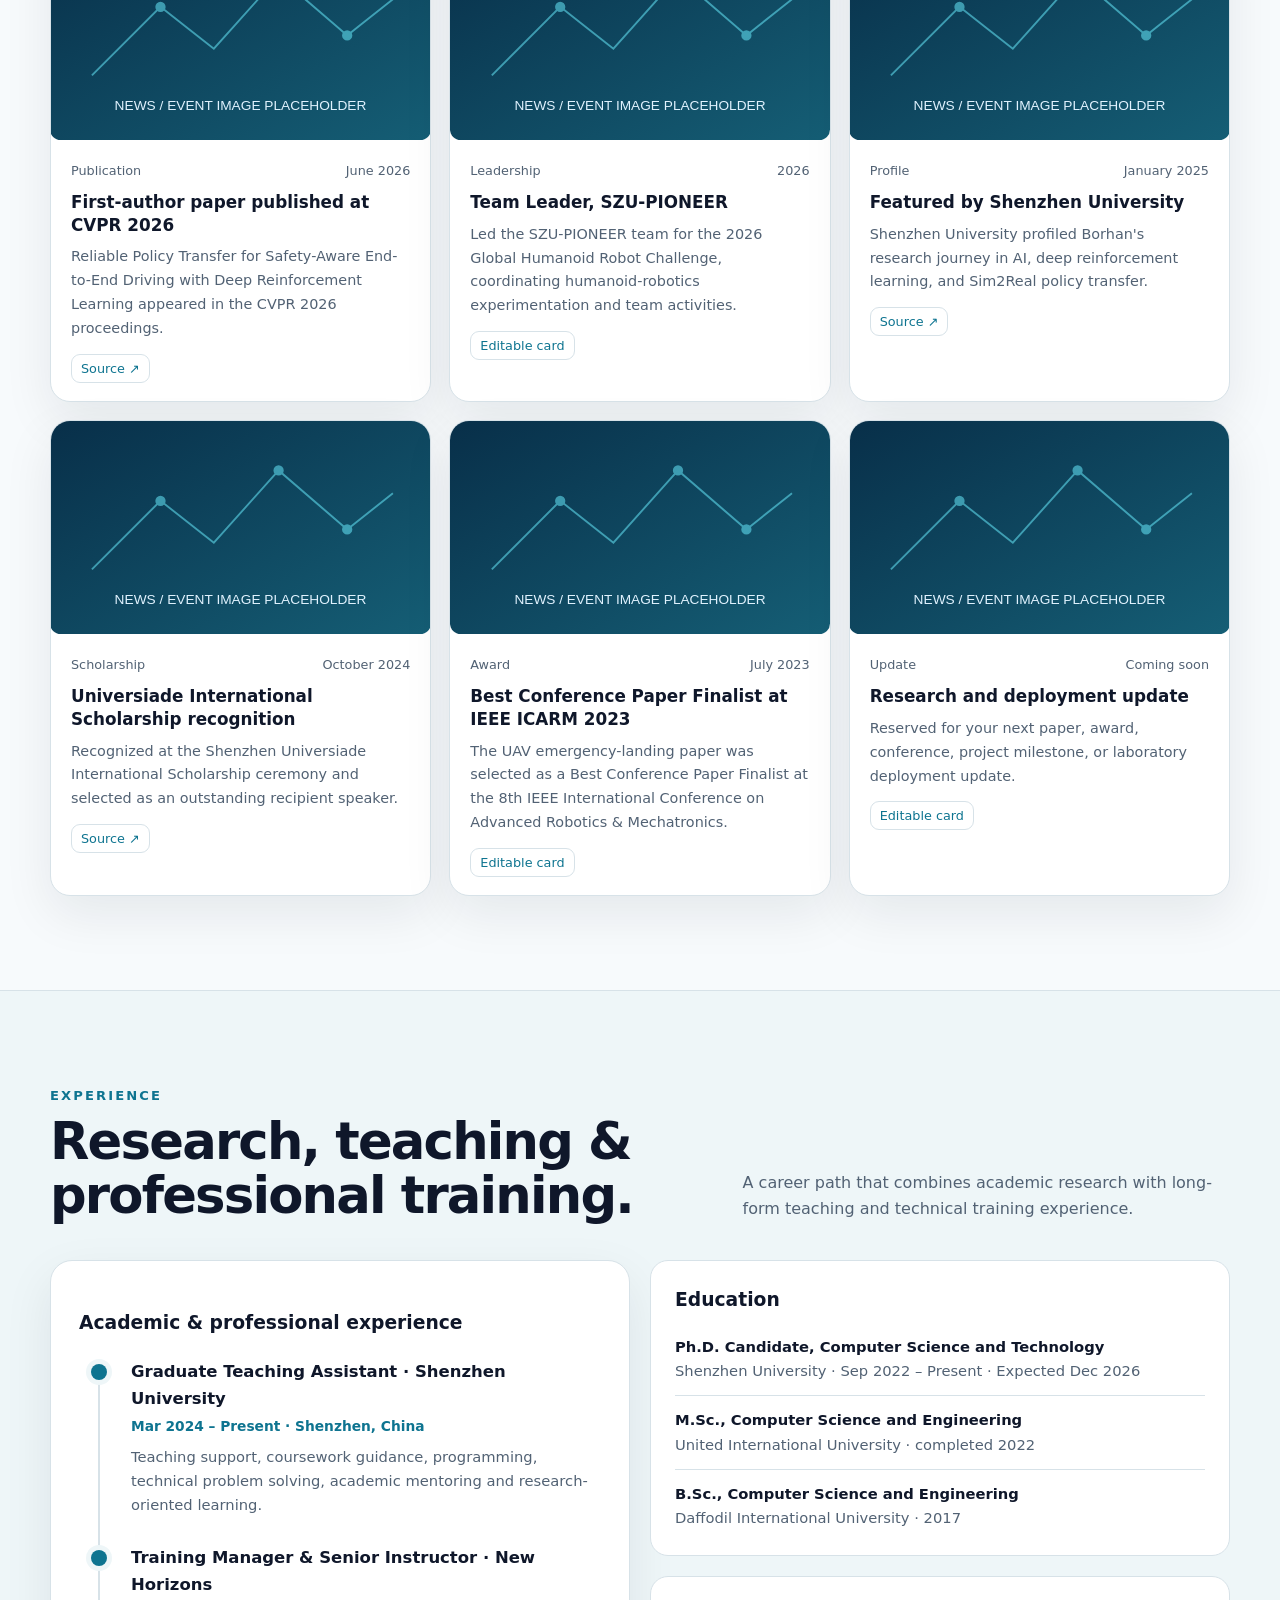
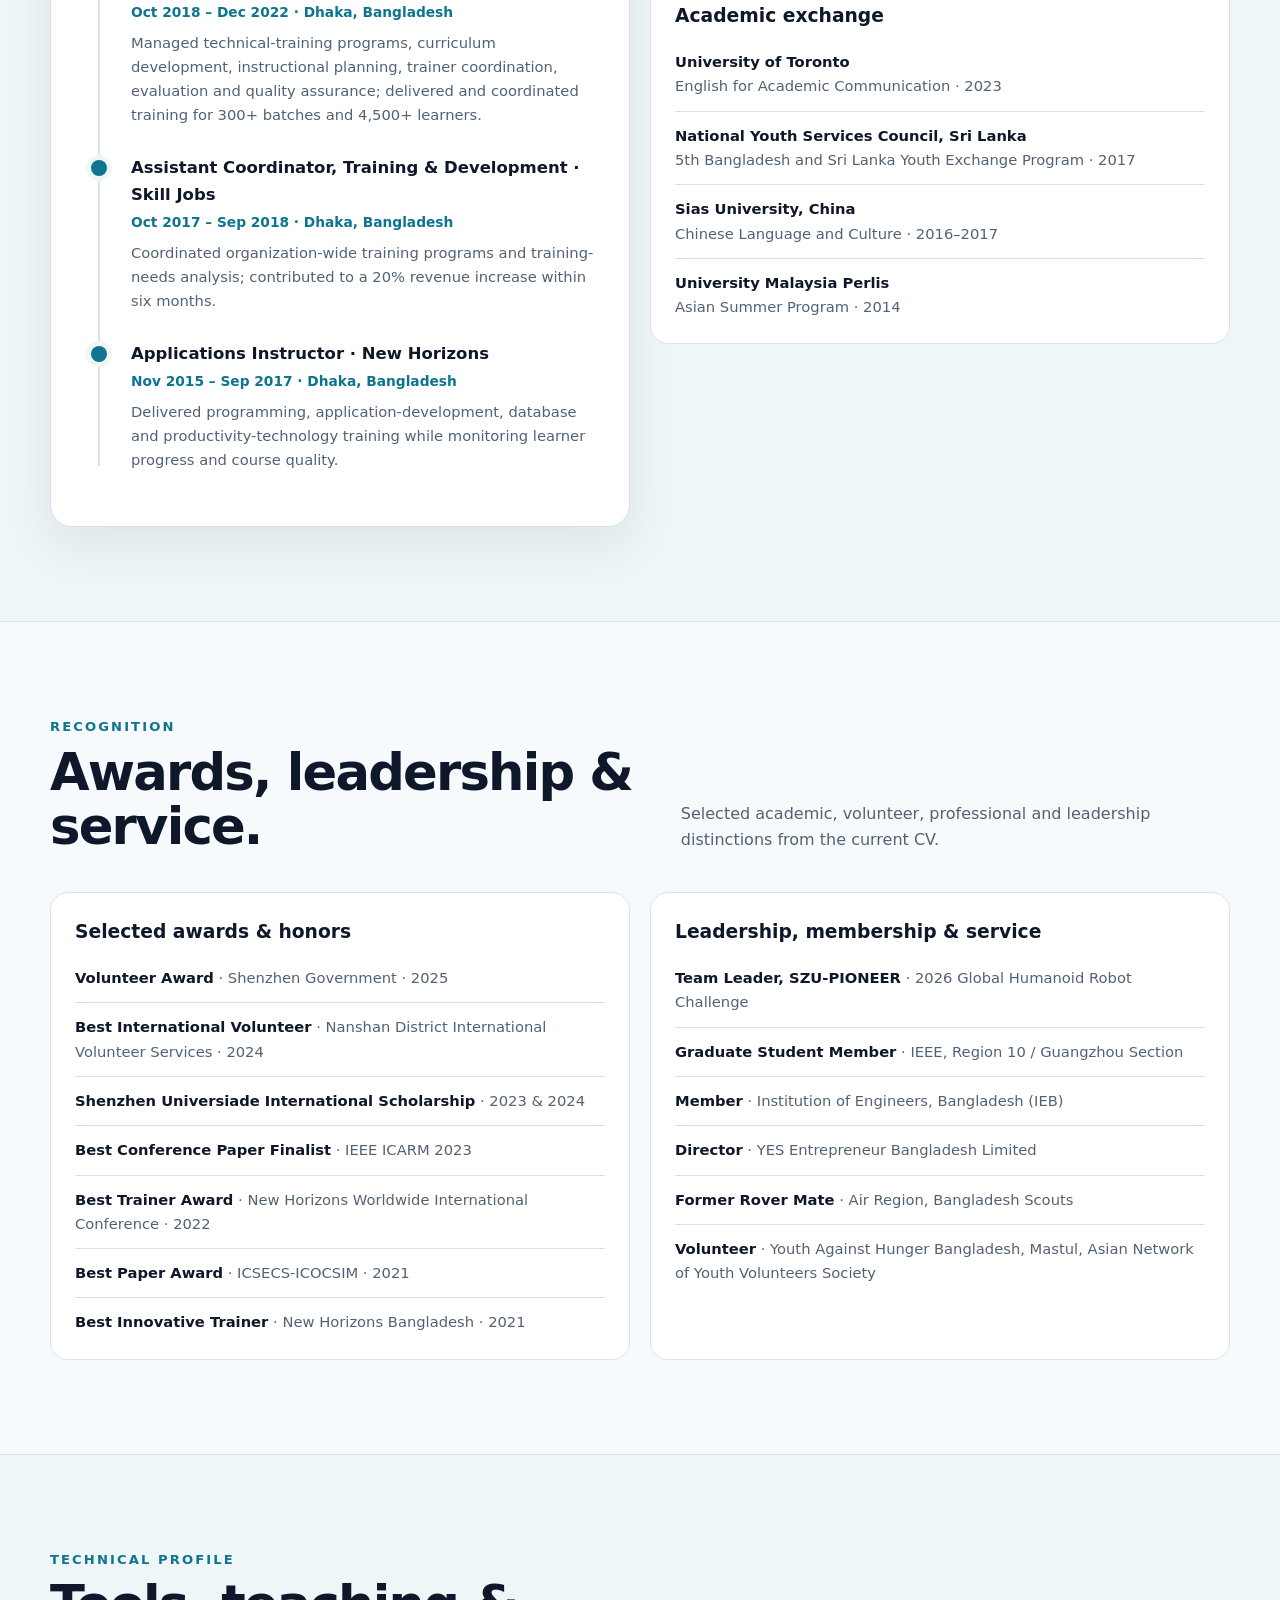
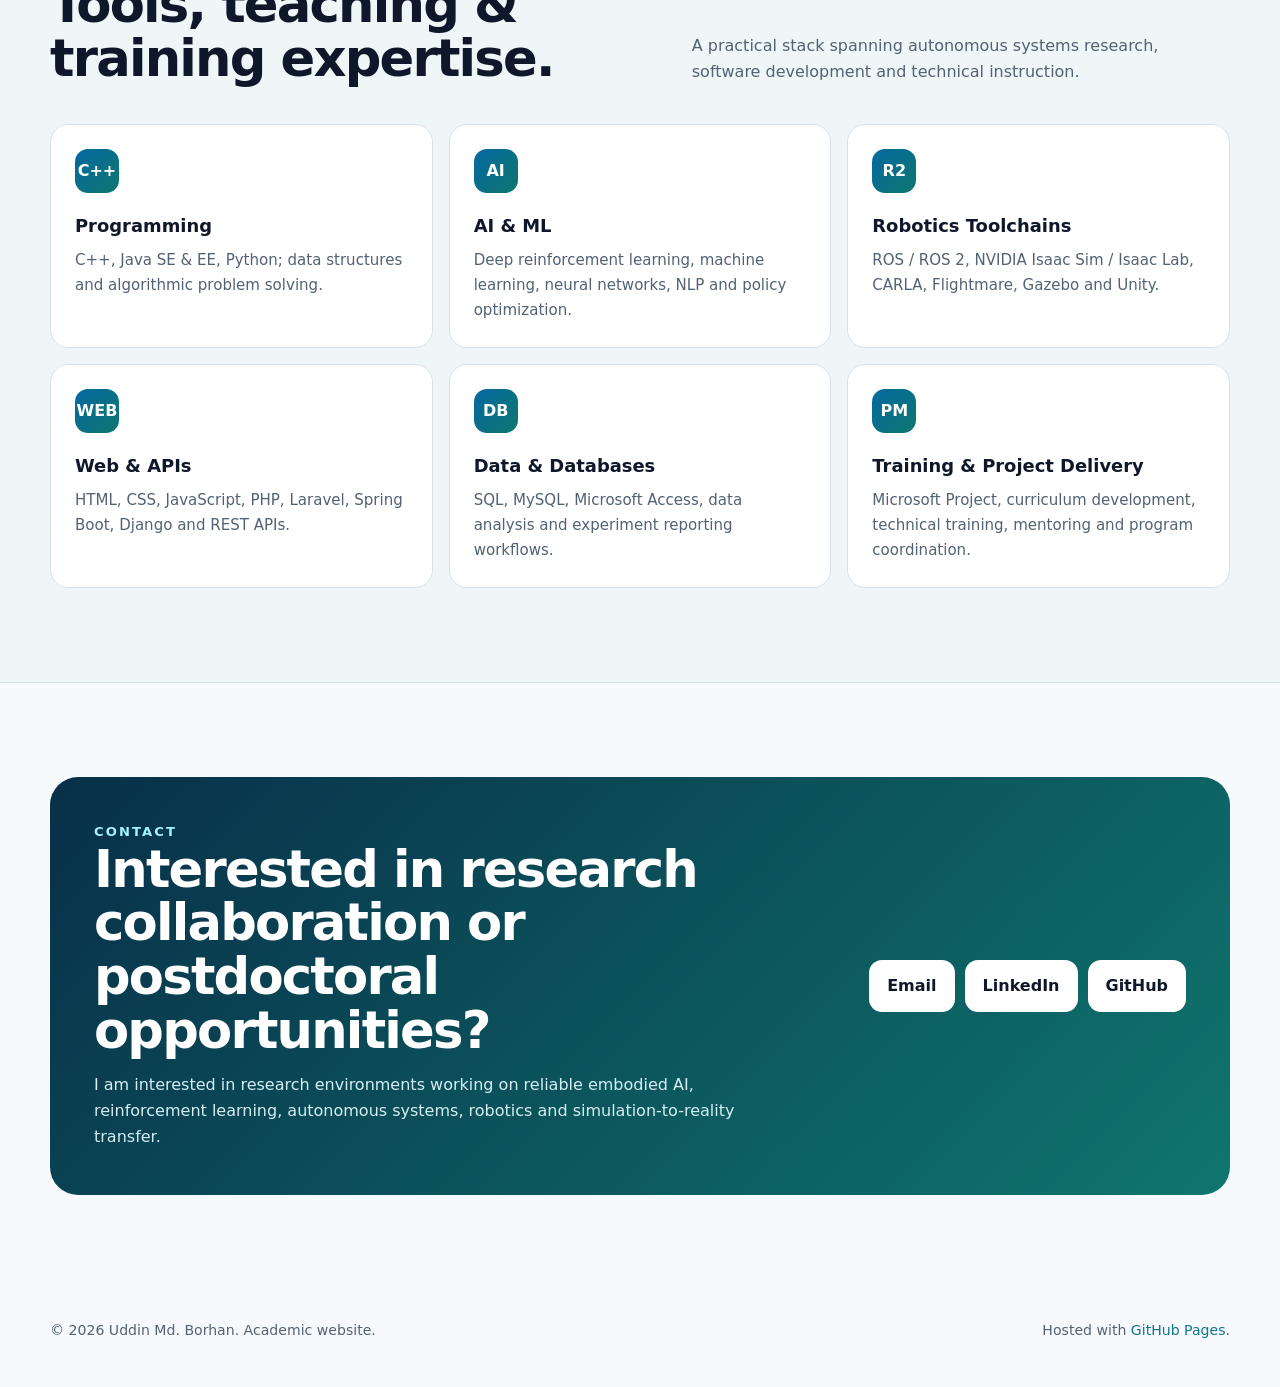
==== commit 6f1ea0a3: "Update index.html" ====
--- a/index.html
+++ b/index.html
@@ -76,7 +76,7 @@
         </p>
         <div class="cta-row">
           <a class="btn primary" href="#publications">Explore research</a>
-          <a class="btn" href="assets/Uddin_Md_Borhan_Academic_CV.docx" download>Download CV</a>
+          <a class="btn" href="assets/Uddin_Md_Borhan_Academic_CV.pdf" download>Download CV</a>
           <a class="btn" href="mailto:um.borhan@aol.com">Email me</a>
         </div>
         <div class="social-row" aria-label="Academic profiles">
@@ -89,10 +89,10 @@
       </div>
 
       <aside class="profile-card reveal">
-        <img src="assets/profile-placeholder.svg" alt="Profile photo placeholder for Uddin Md. Borhan">
+        <img src="assets/profile-umb.jpg" alt="Profile photo placeholder for Uddin Md. Borhan">
         <div class="profile-meta">
           <h3>Profile image placeholder</h3>
-          <p>Replace <code>assets/profile-placeholder.svg</code> with your preferred portrait later.</p>
+          <p>Replace <code>assets/profile-umb.jpg</code> with your preferred portrait later.</p>
         </div>
       </aside>
     </div>
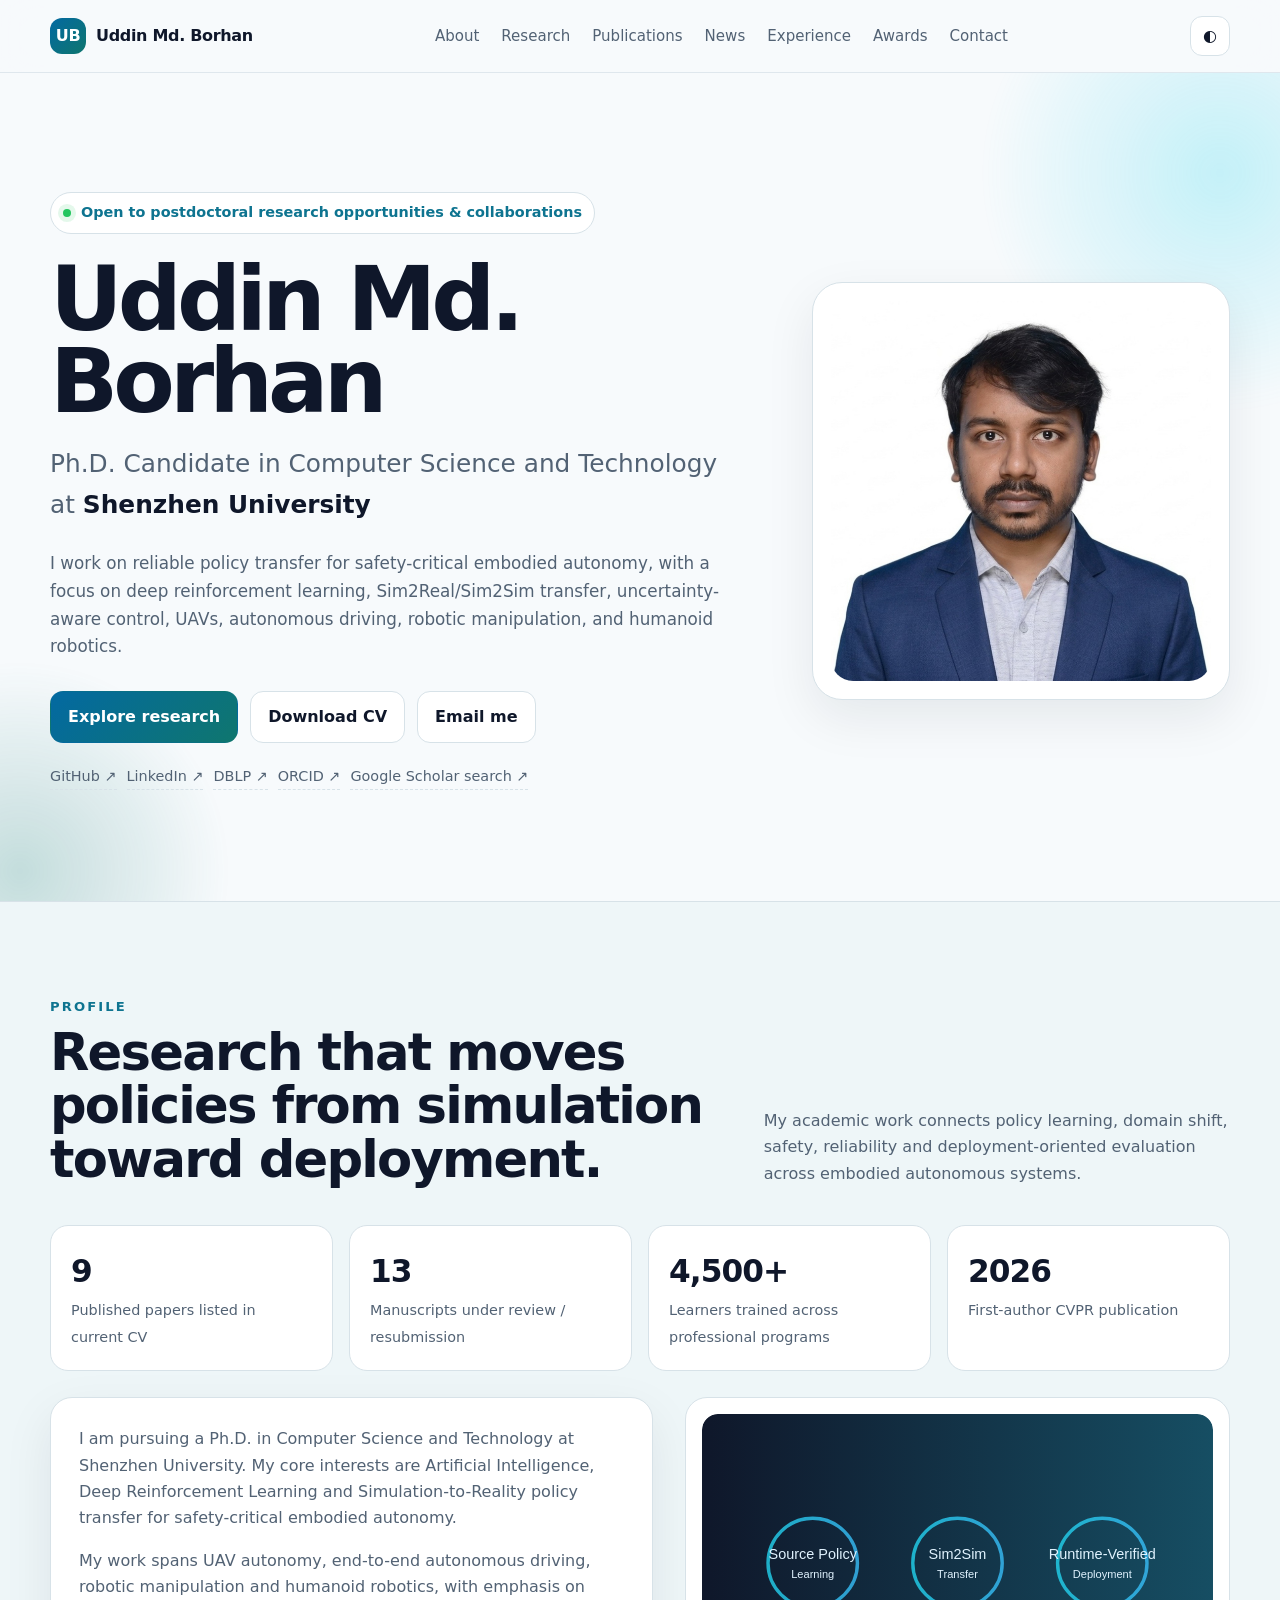
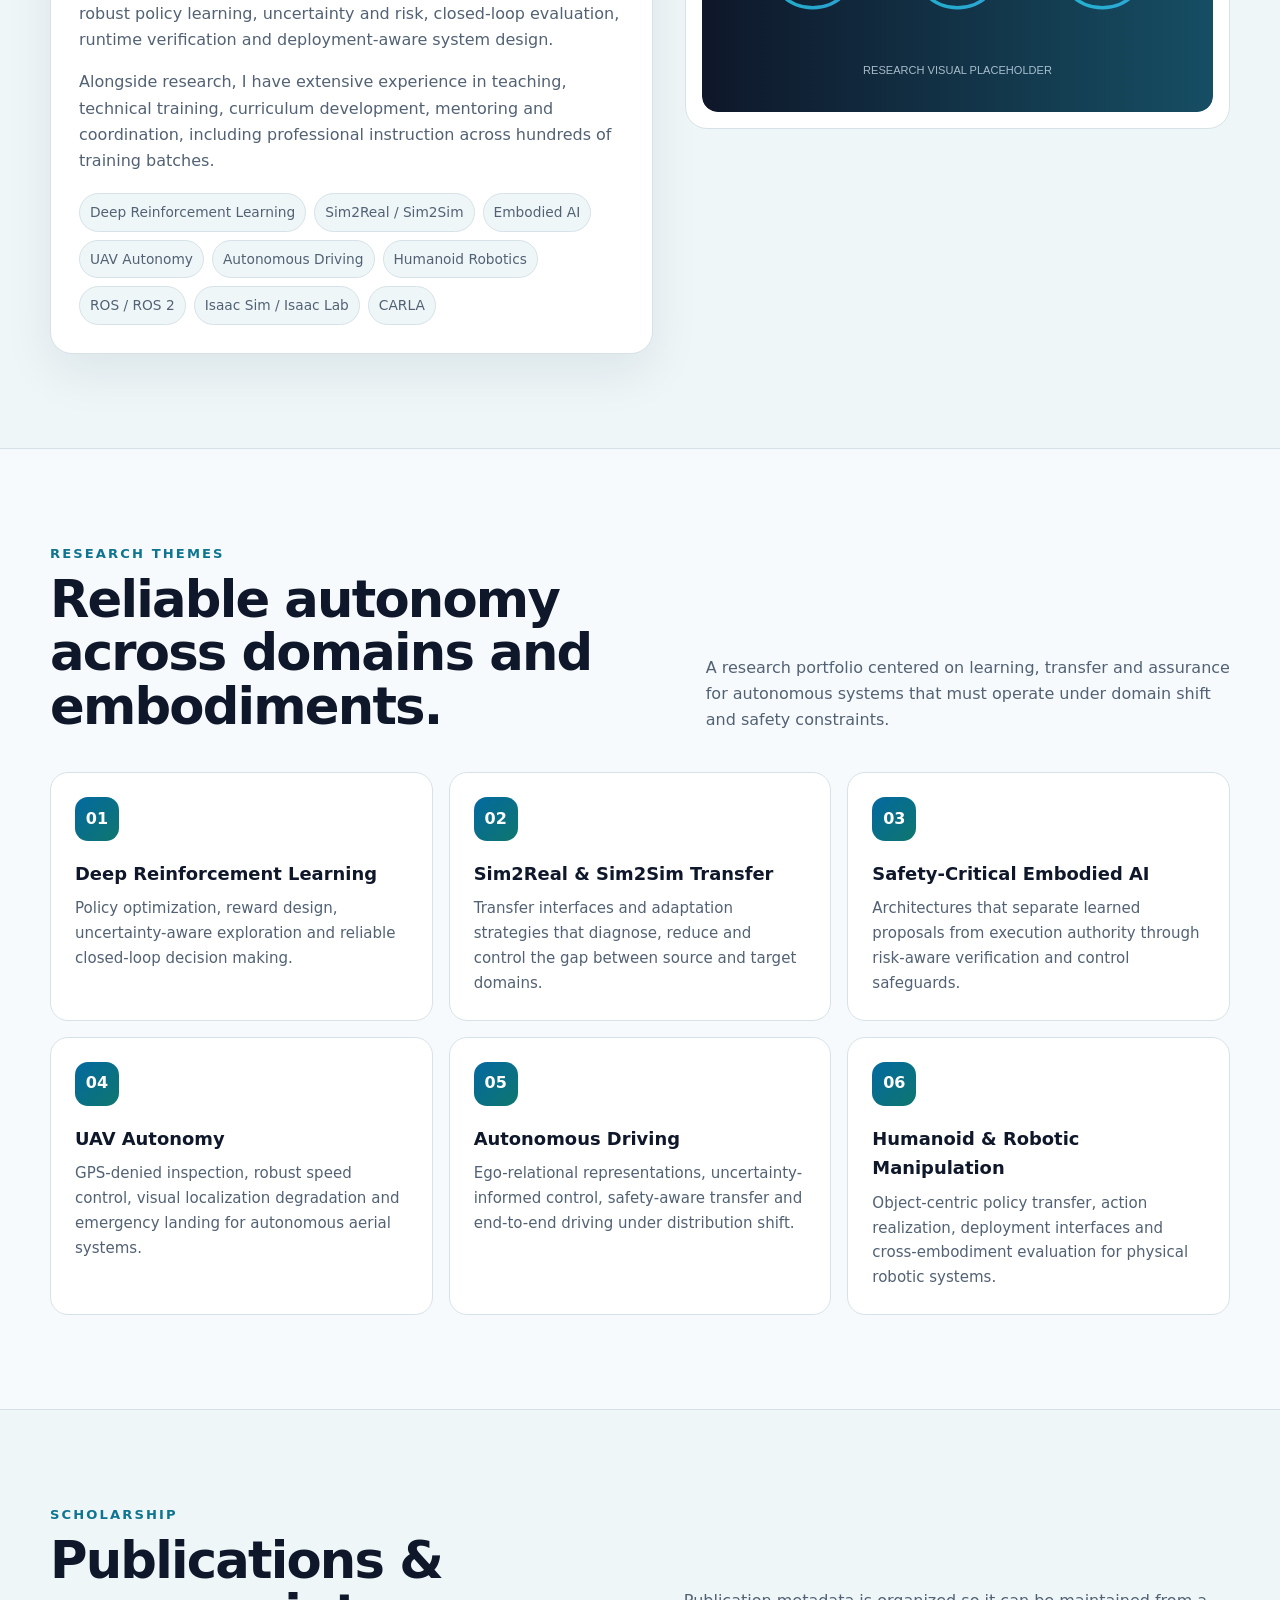
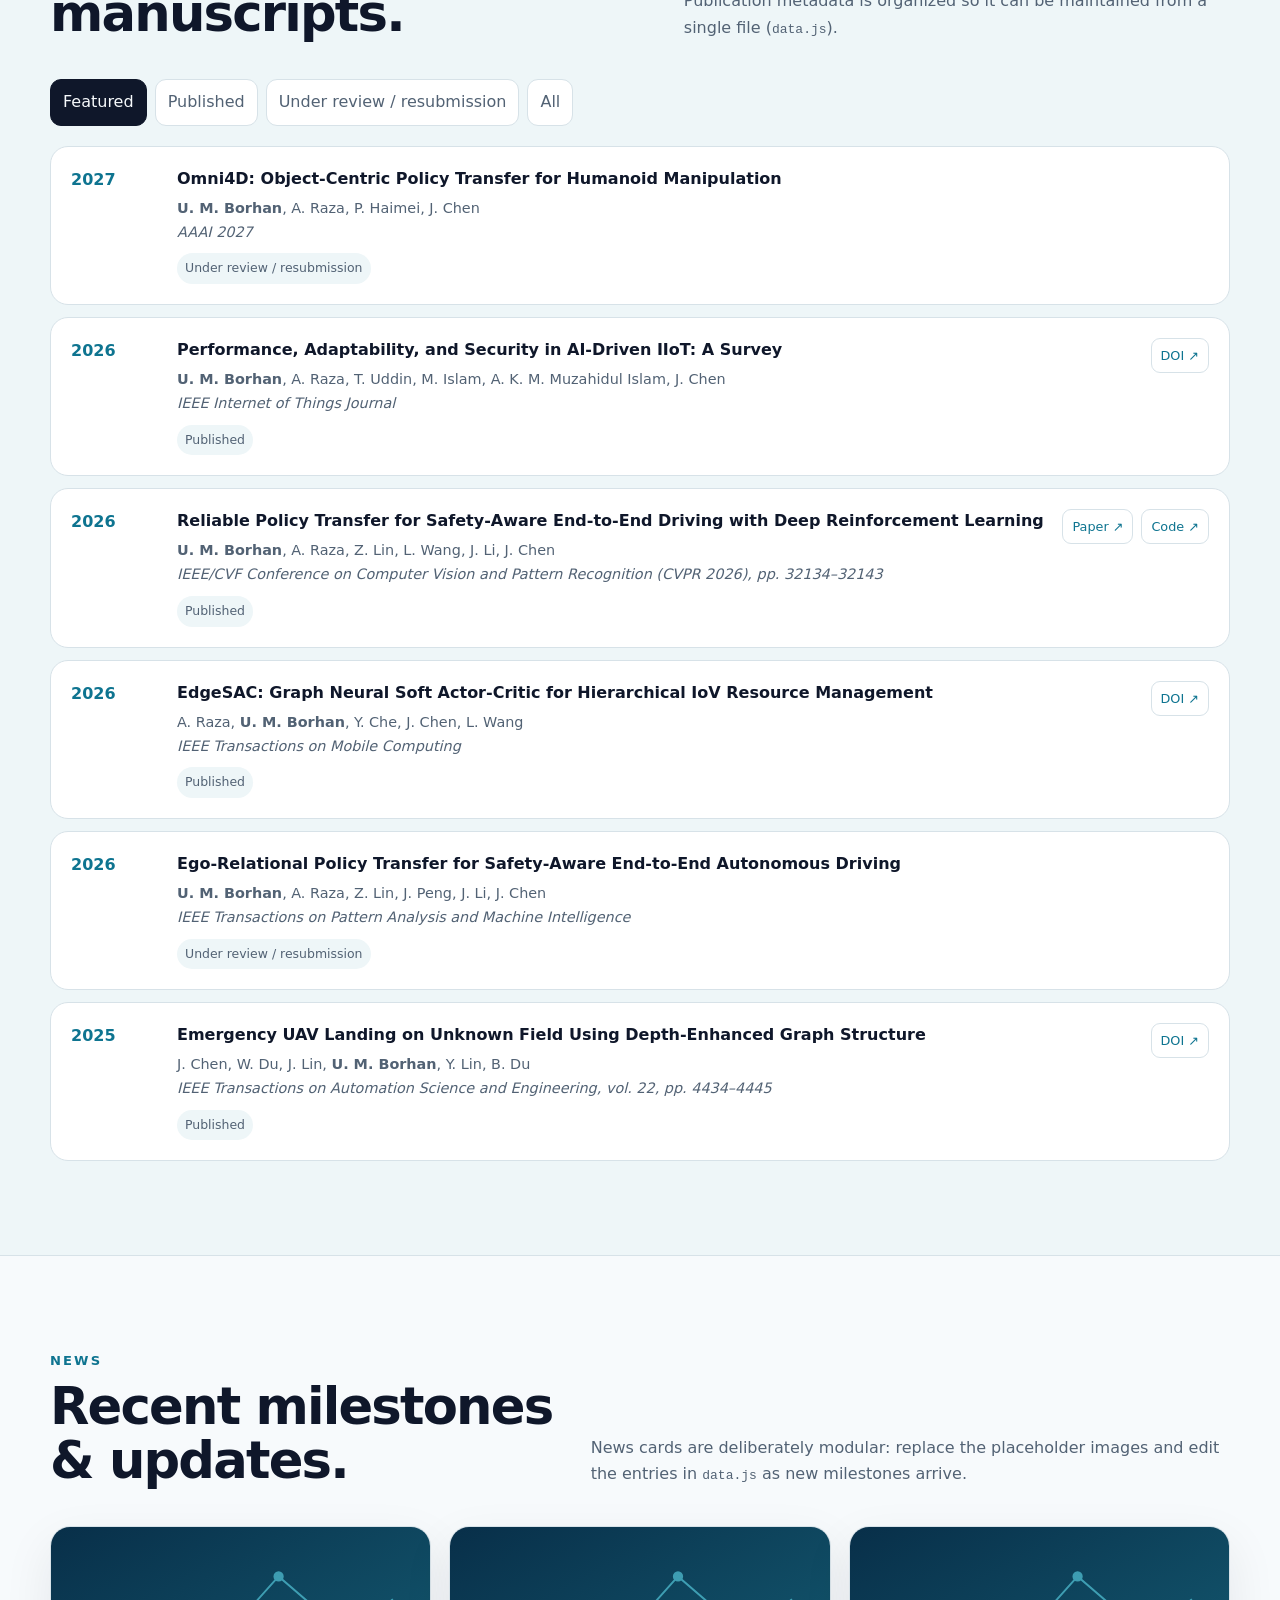
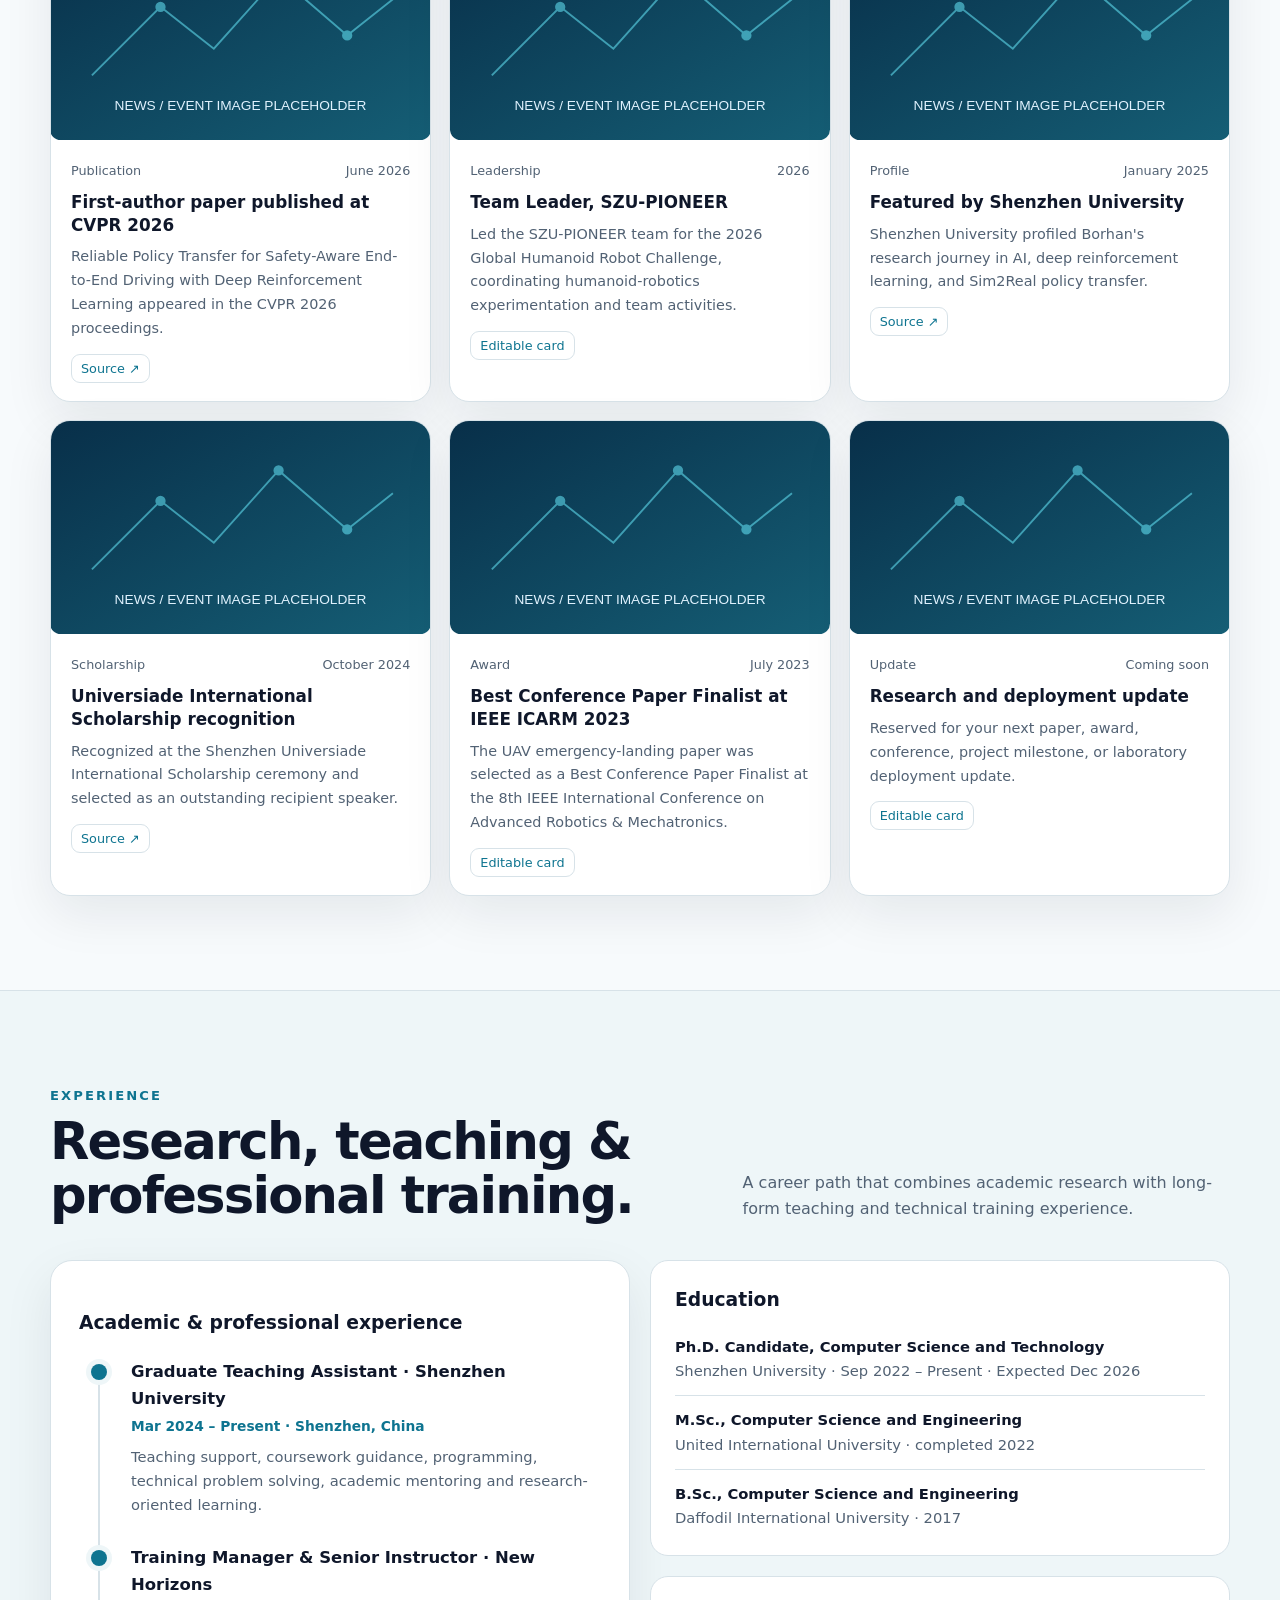
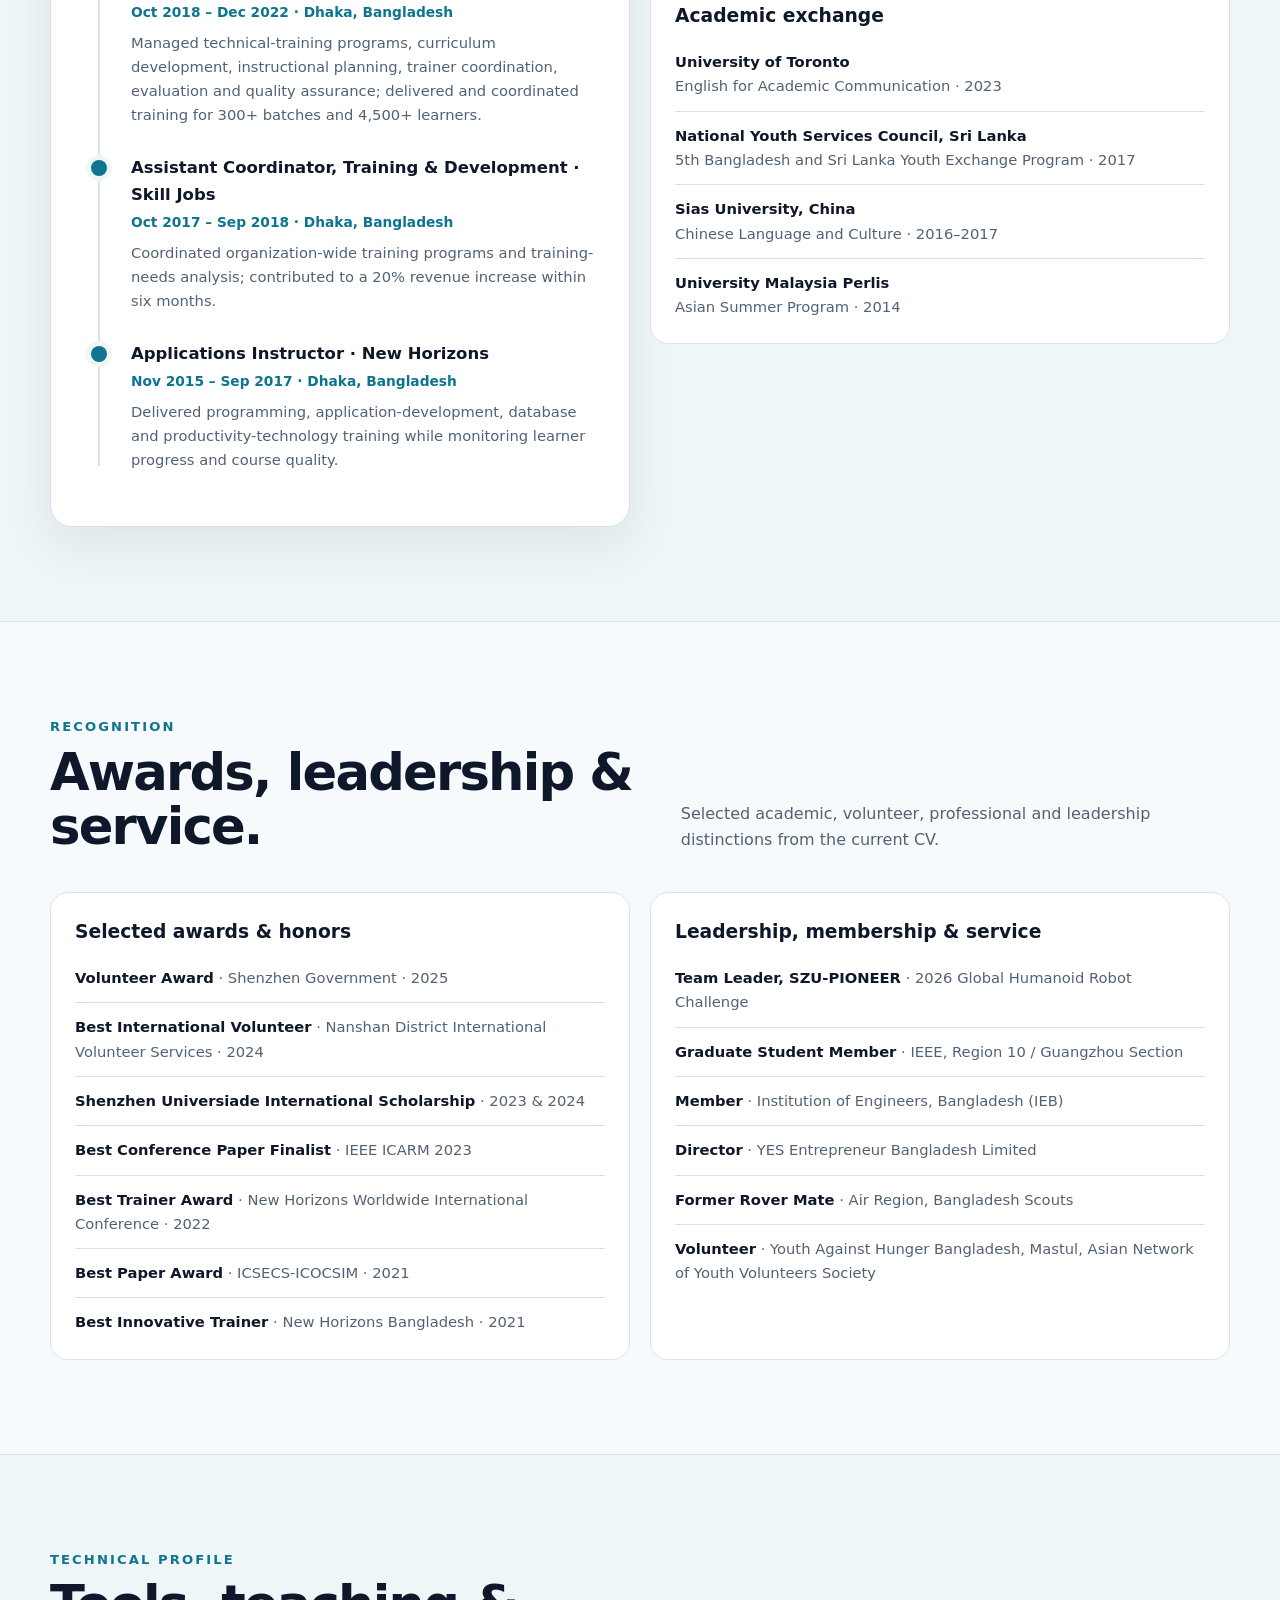
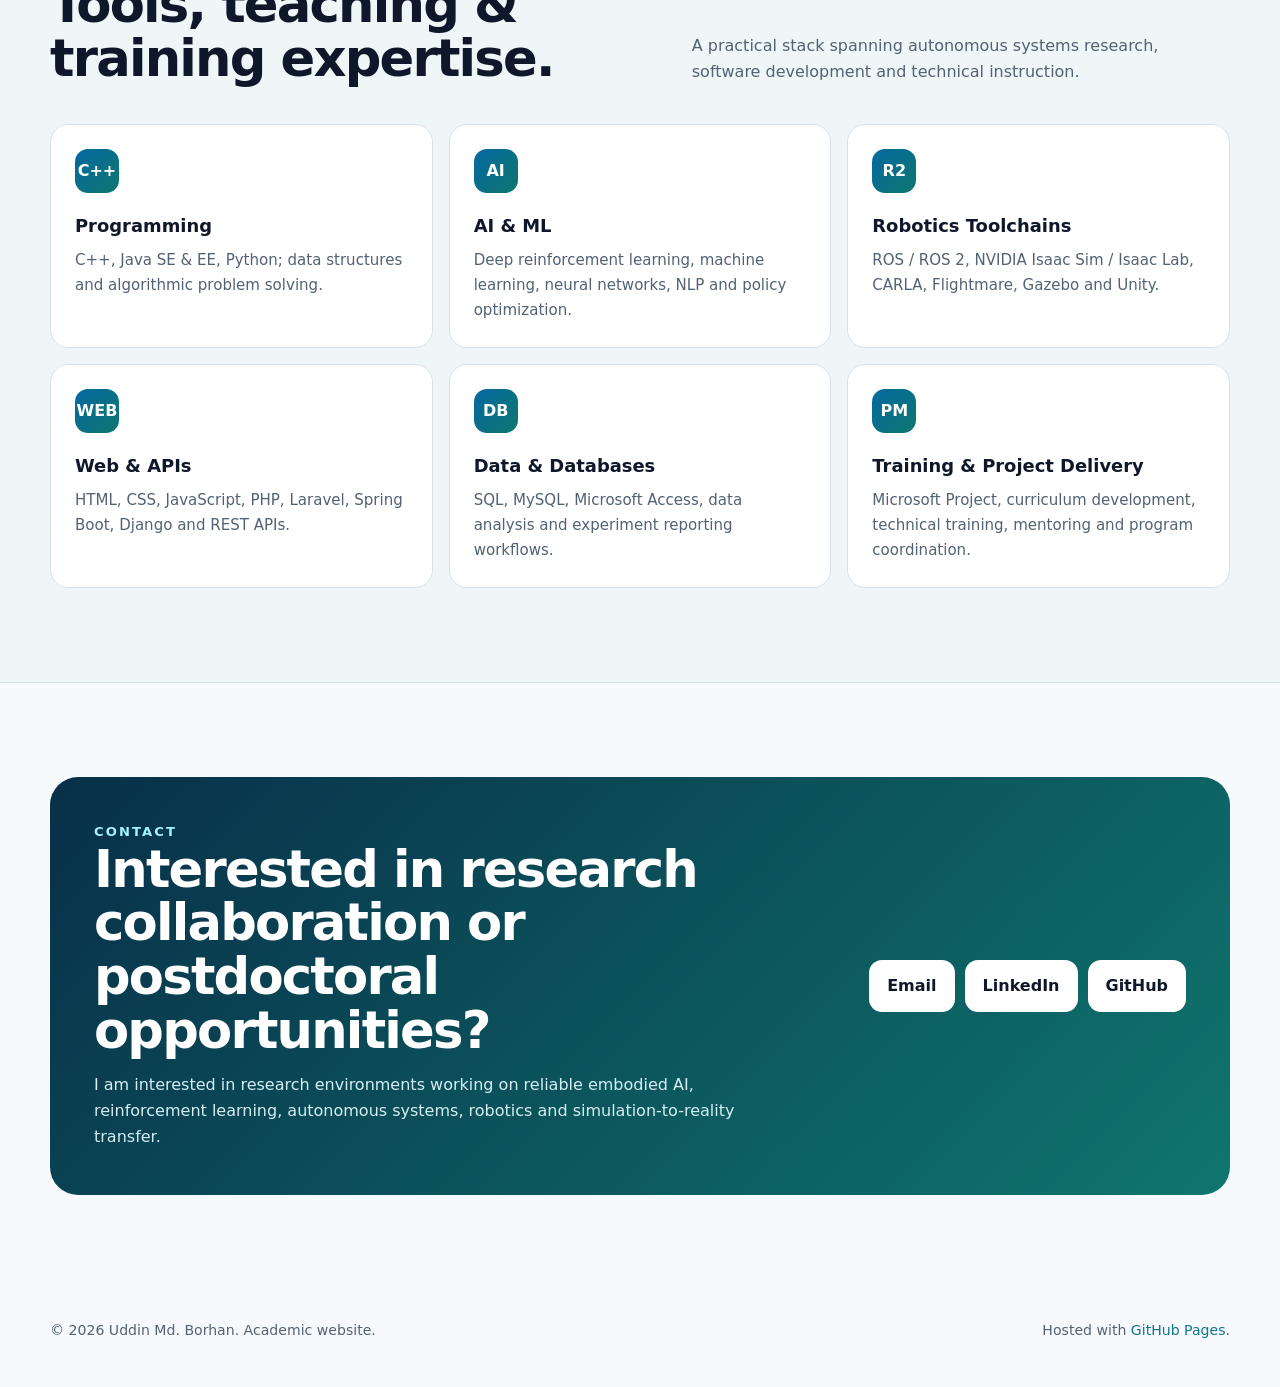
==== commit 04cf2600: "Remove profile meta from profile card Removed profile meta information from the profile card." ====
--- a/index.html
+++ b/index.html
@@ -90,10 +90,6 @@
 
       <aside class="profile-card reveal">
         <img src="assets/profile-umb.jpg" alt="Profile photo placeholder for Uddin Md. Borhan">
-        <div class="profile-meta">
-          <h3>Profile image placeholder</h3>
-          <p>Replace <code>assets/profile-umb.jpg</code> with your preferred portrait later.</p>
-        </div>
       </aside>
     </div>
   </section>
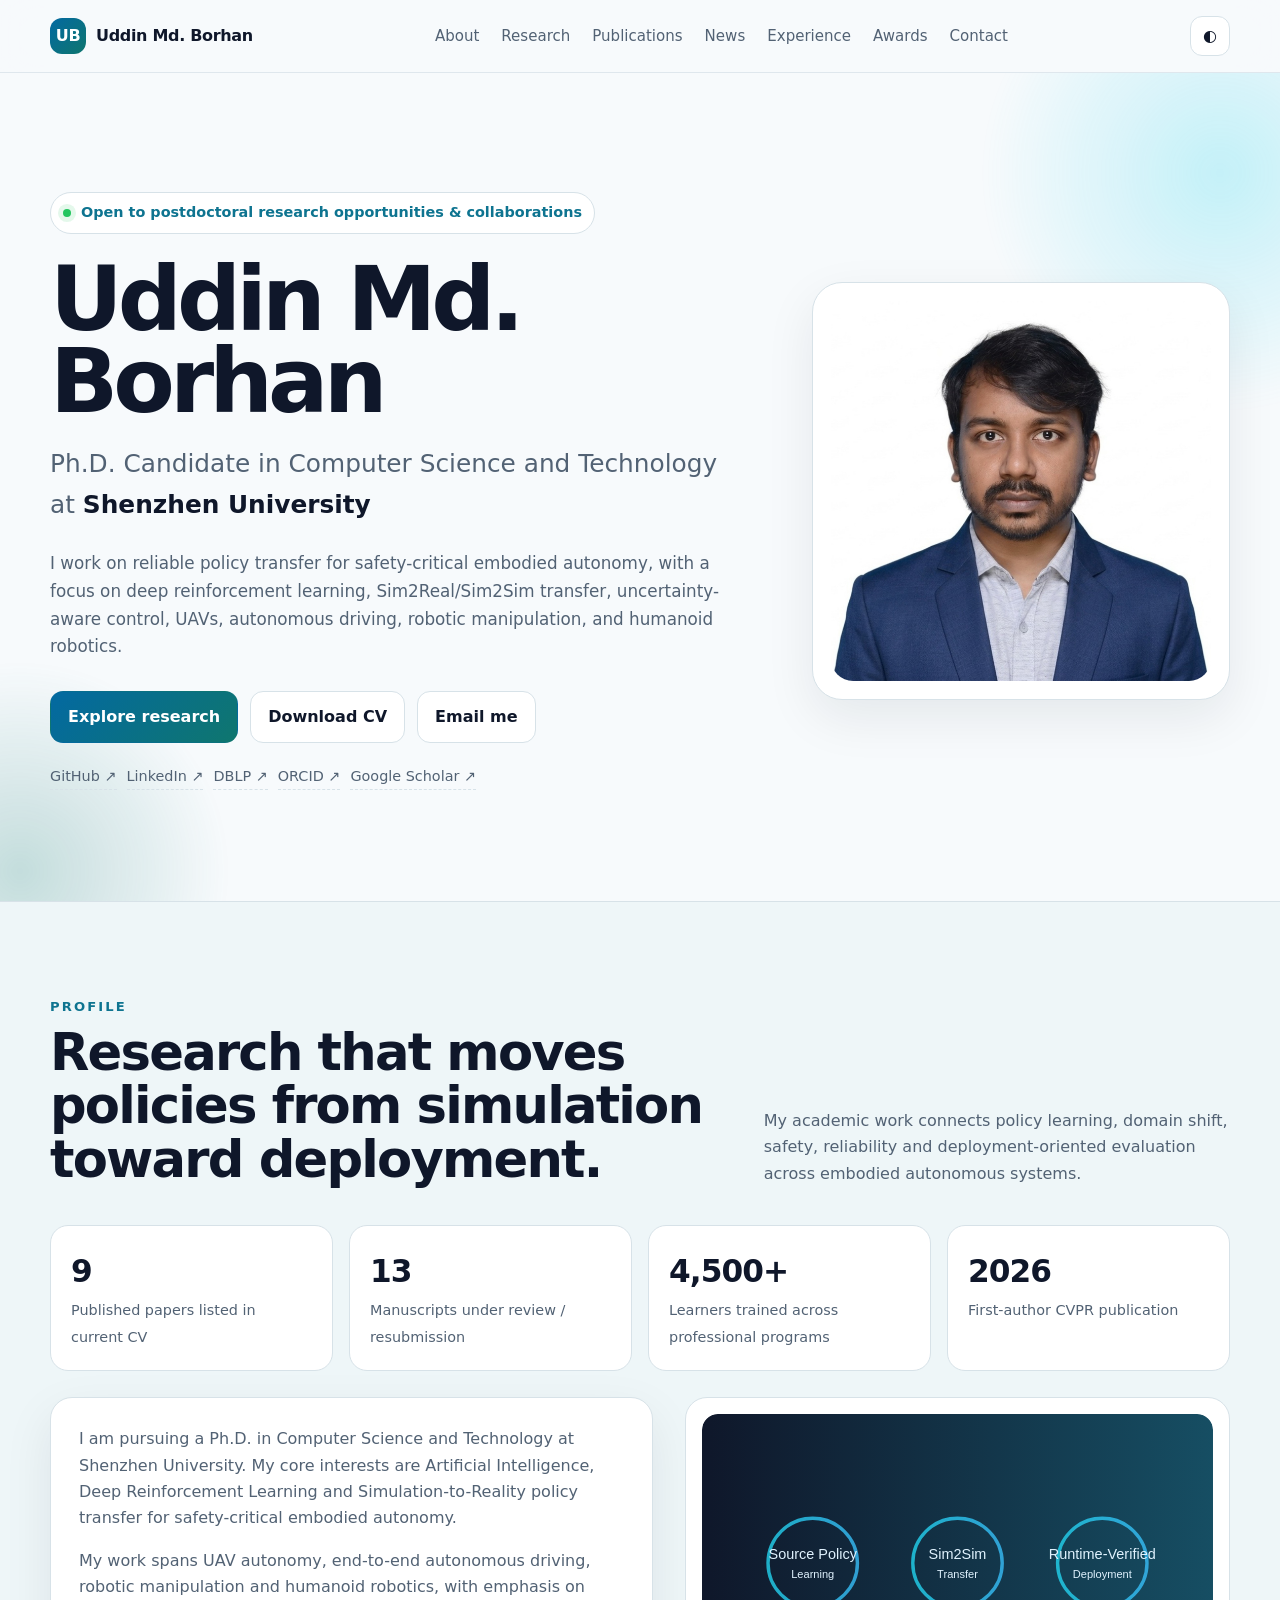
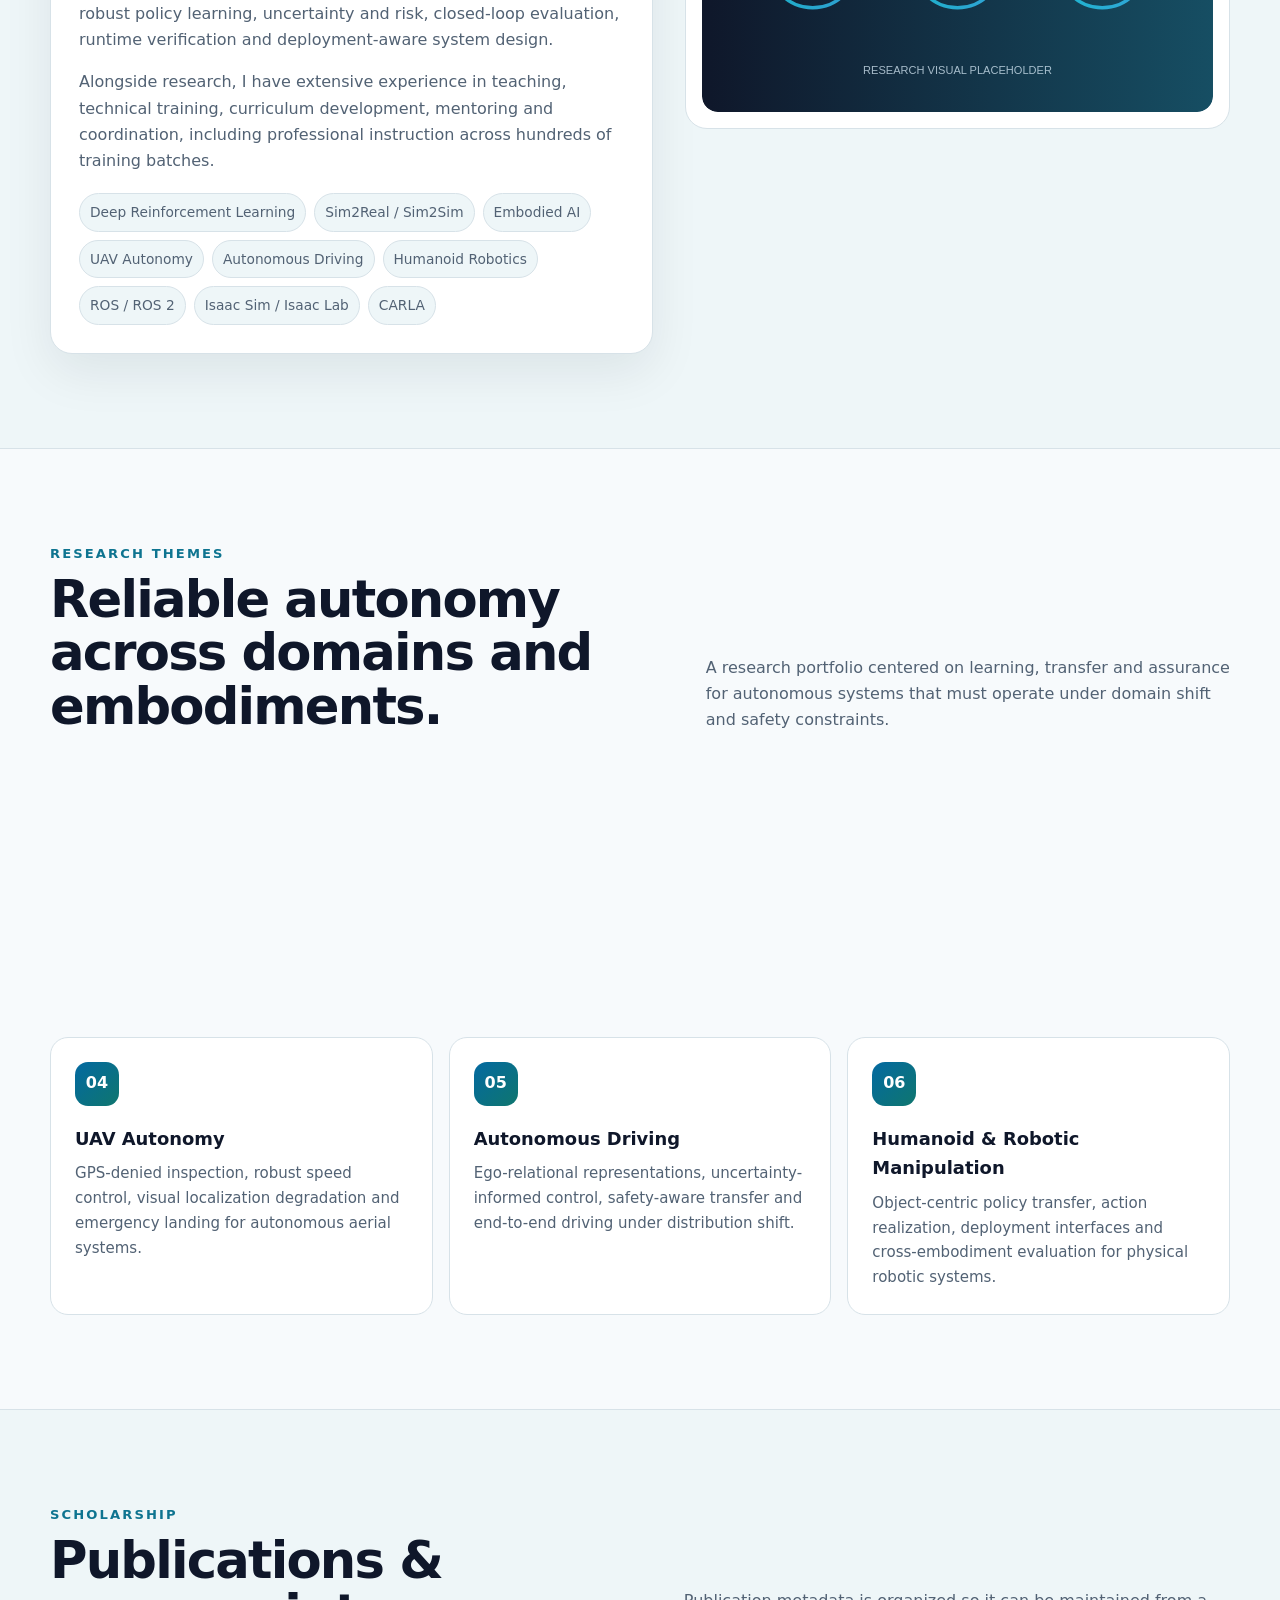
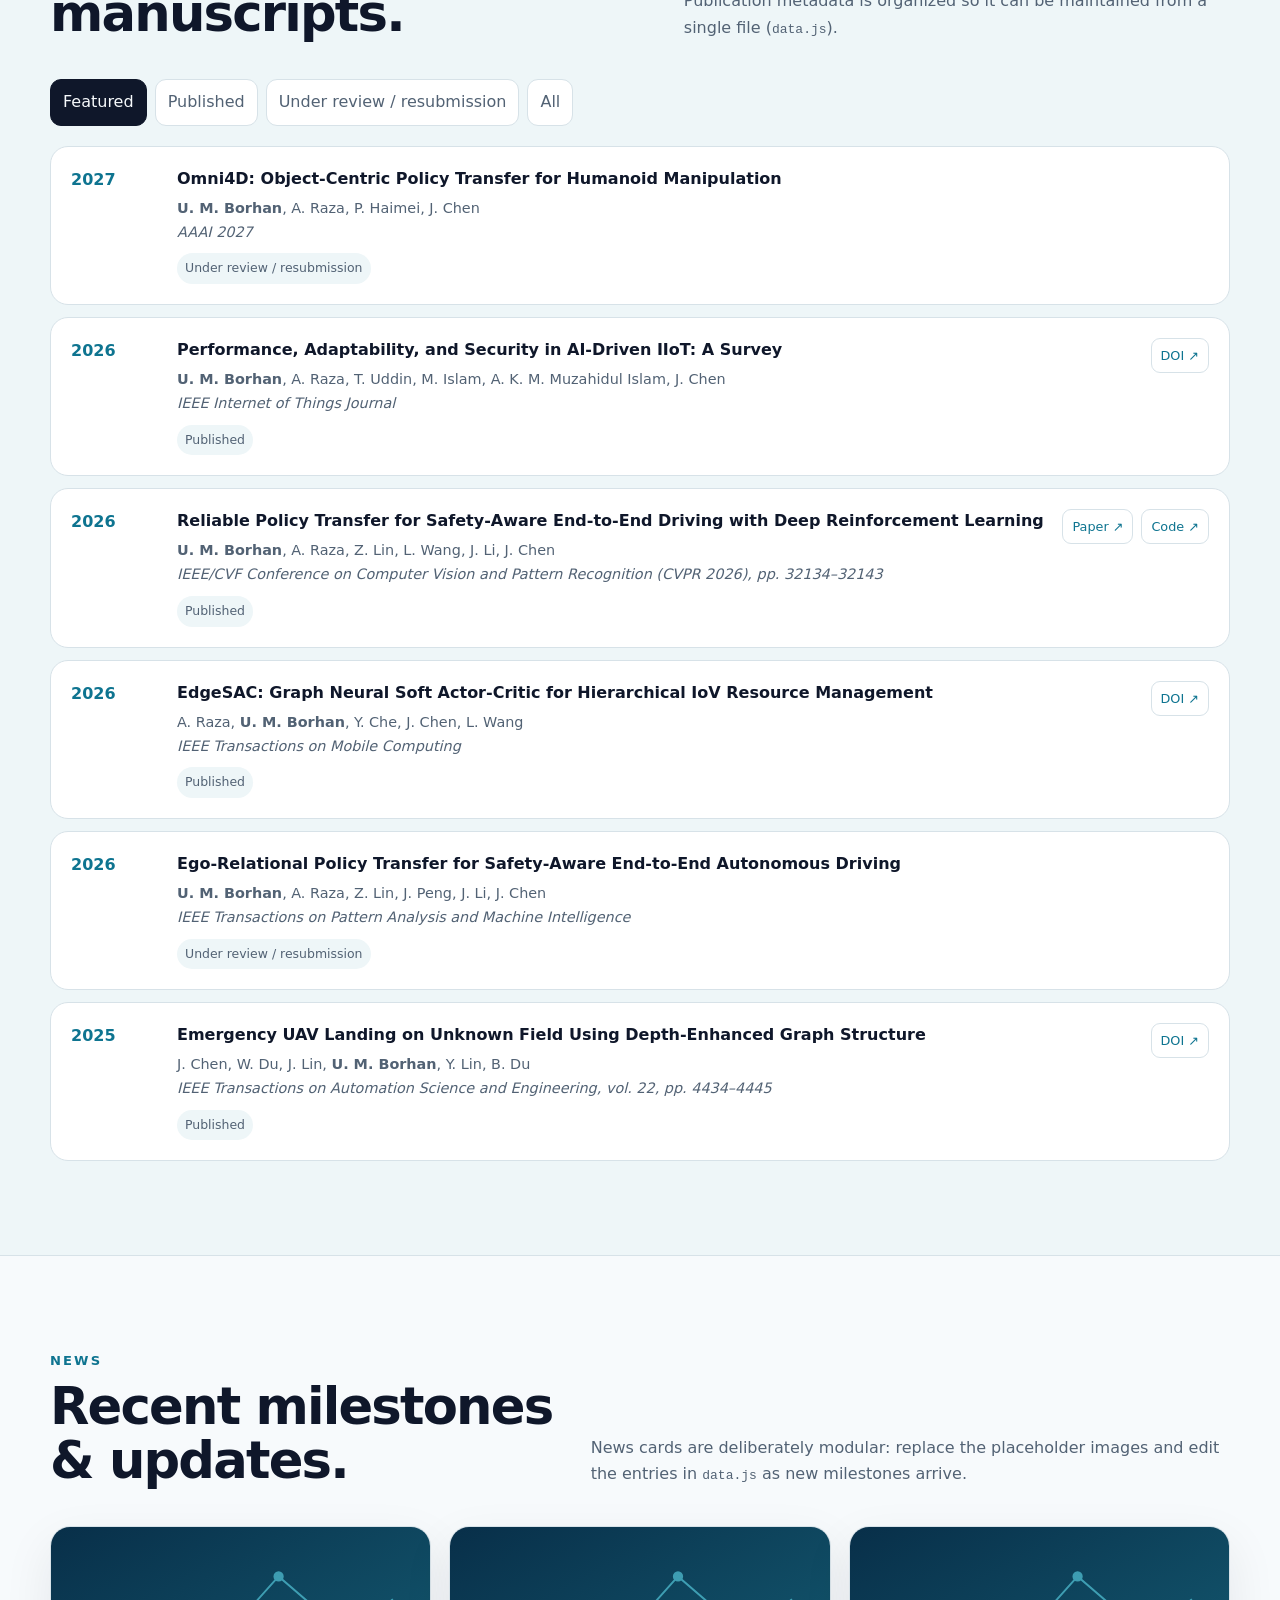
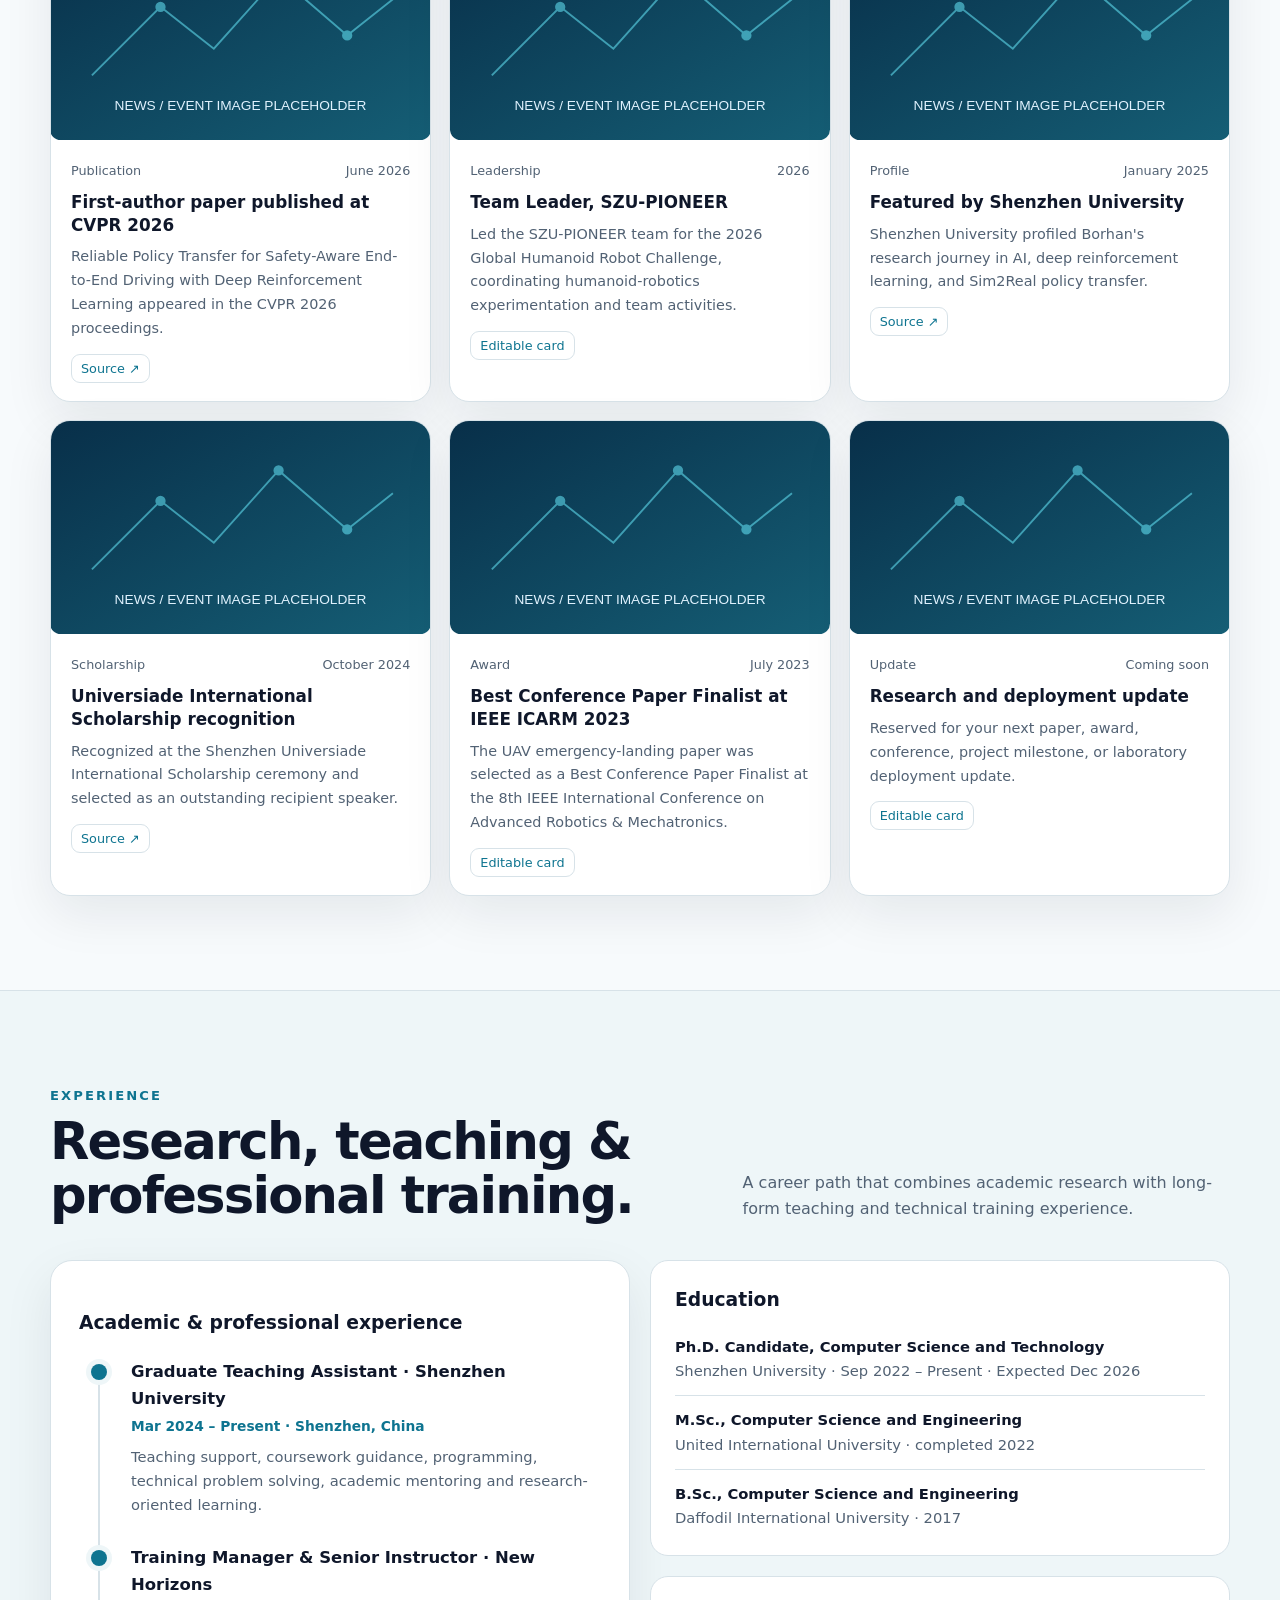
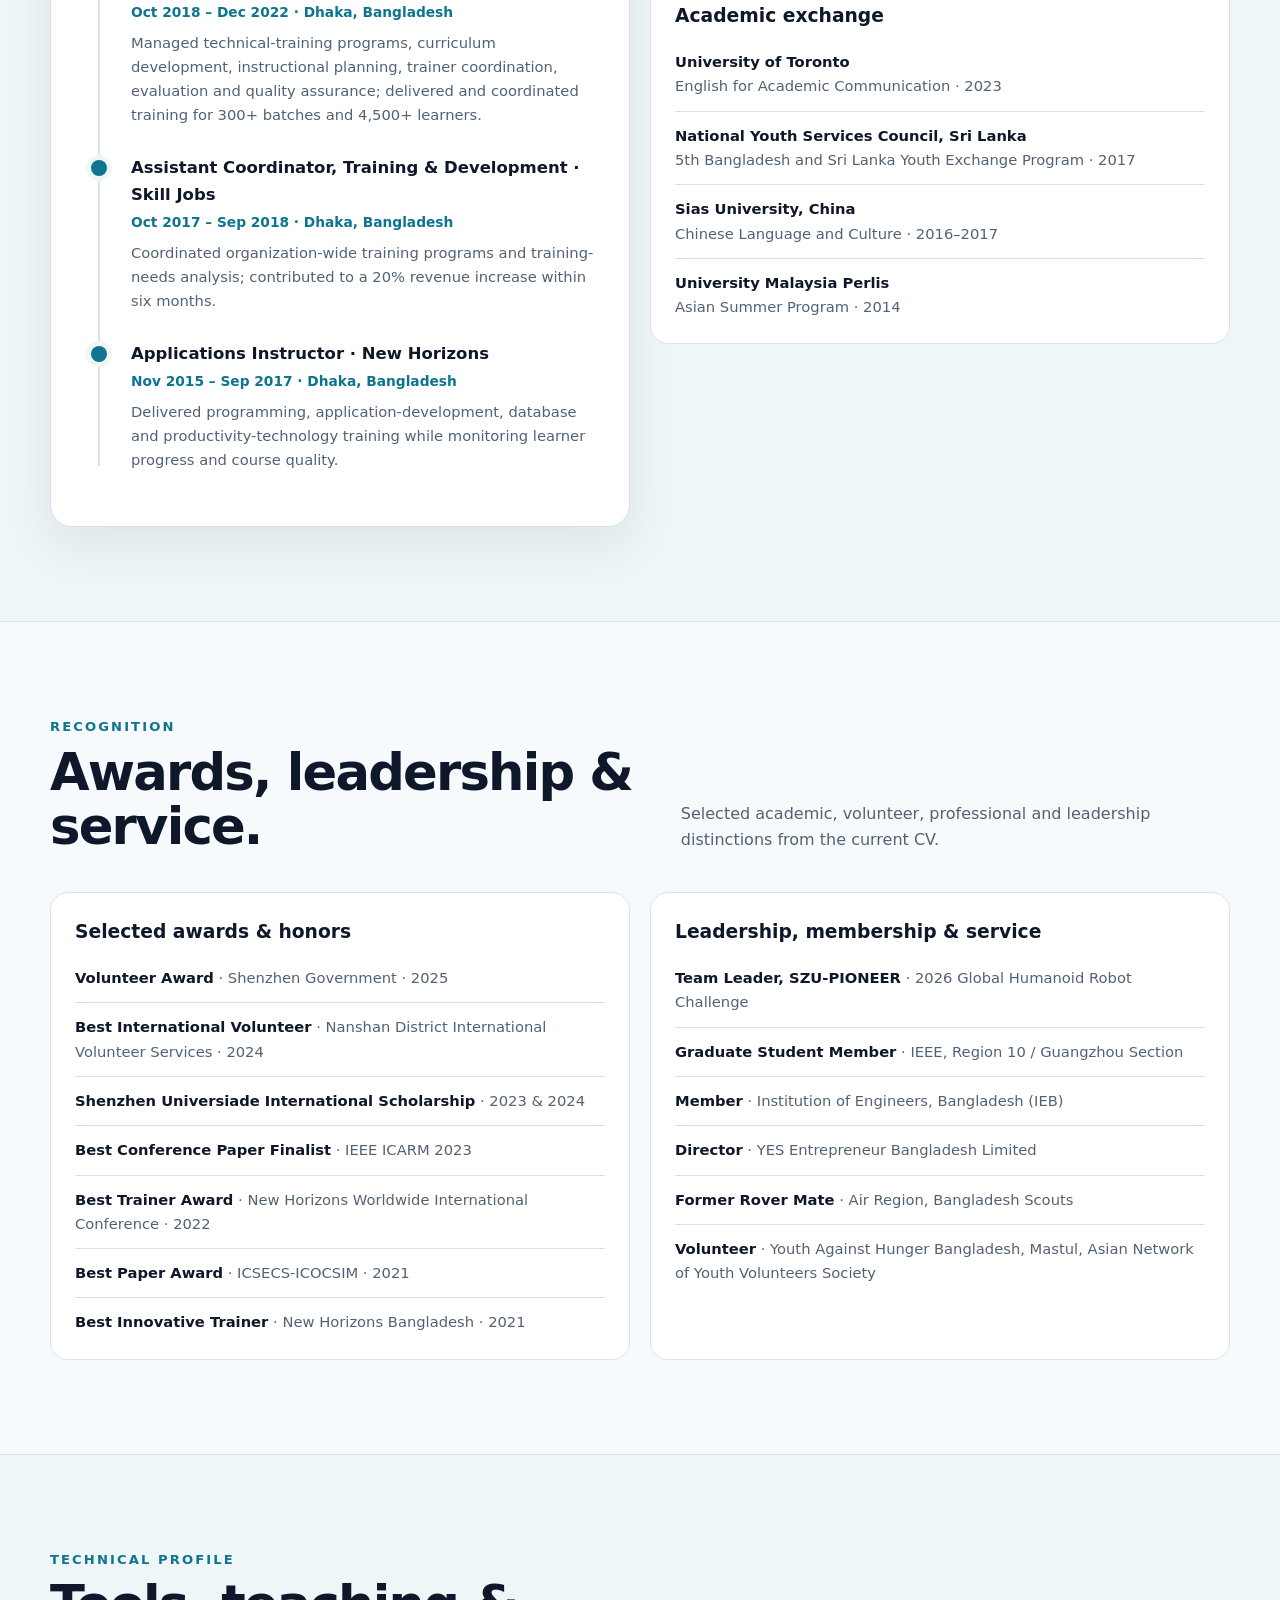
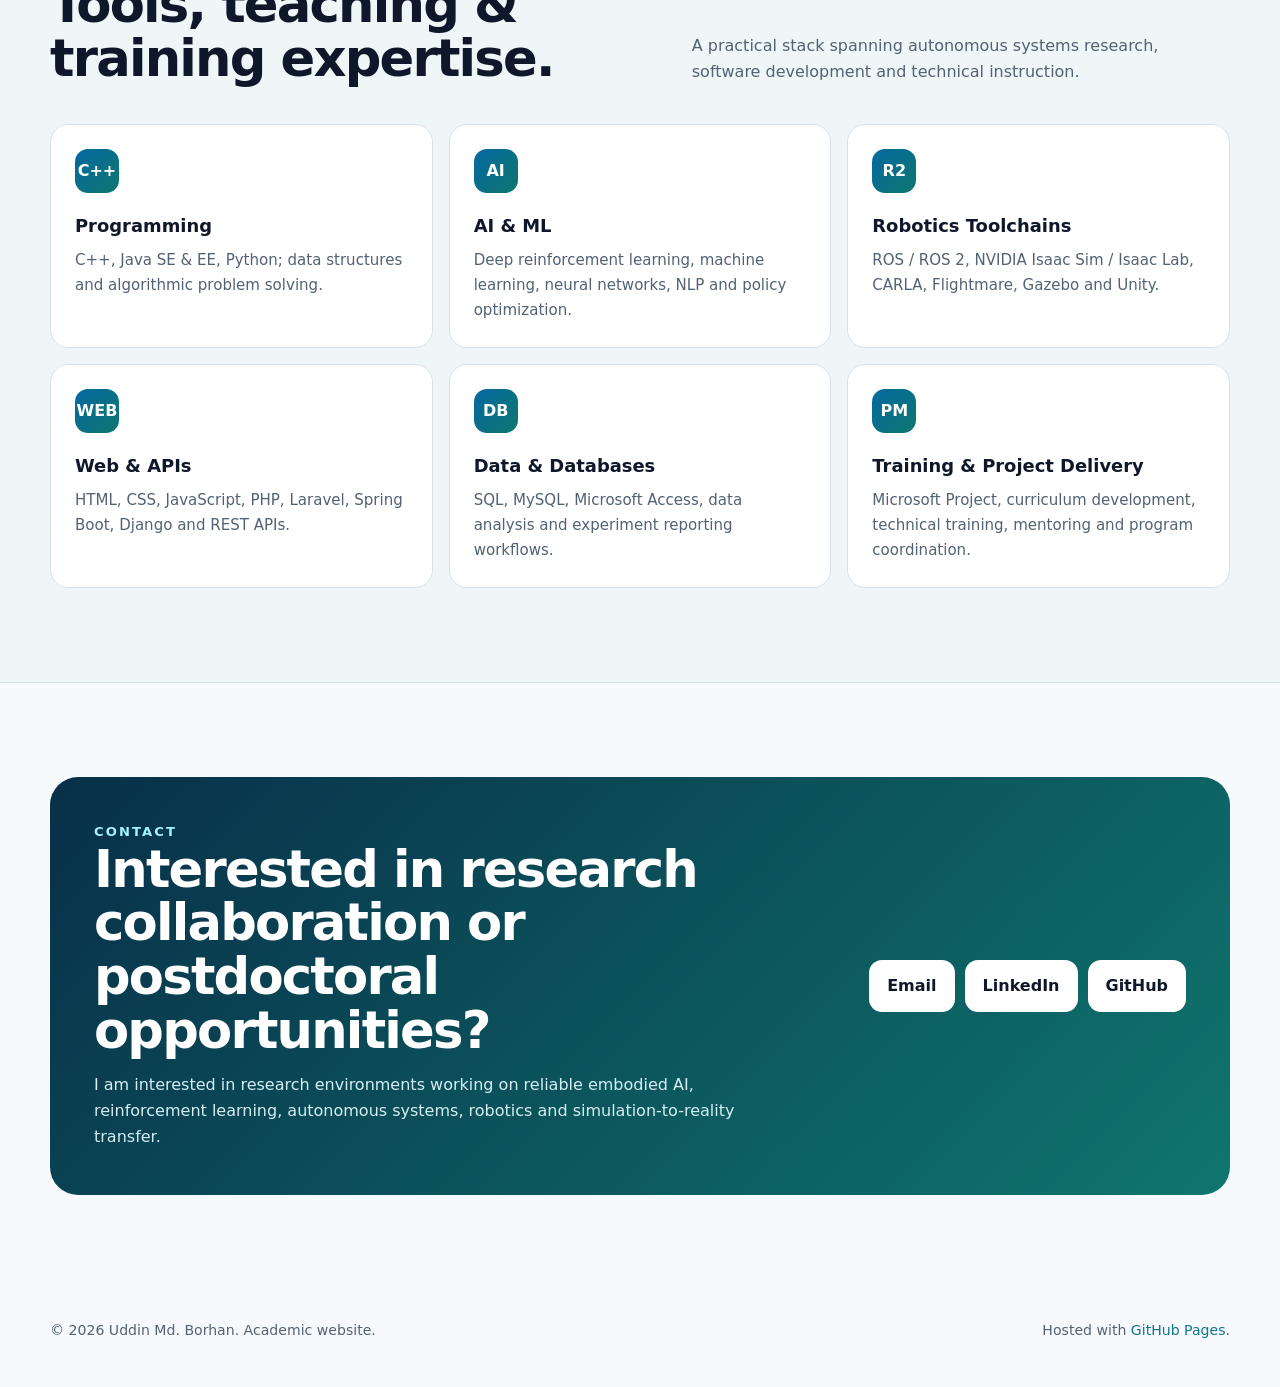
==== commit f730baa1: "Update index.html" ====
--- a/index.html
+++ b/index.html
@@ -84,7 +84,7 @@
           <a class="social-link" href="https://www.linkedin.com/in/umborhan/" target="_blank" rel="noopener">LinkedIn ↗</a>
           <a class="social-link" href="https://dblp.org/pid/355/9140.html" target="_blank" rel="noopener">DBLP ↗</a>
           <a class="social-link" href="https://orcid.org/0000-0001-9003-6549" target="_blank" rel="noopener">ORCID ↗</a>
-          <a class="social-link" href="https://scholar.google.com/scholar?q=%22Uddin+Md.+Borhan%22" target="_blank" rel="noopener">Google Scholar search ↗</a>
+          <a class="social-link" href="https://scholar.google.com/citations?user=YEMY_AYAAAAJ" target="_blank" rel="noopener">Google Scholar ↗</a>
         </div>
       </div>
 
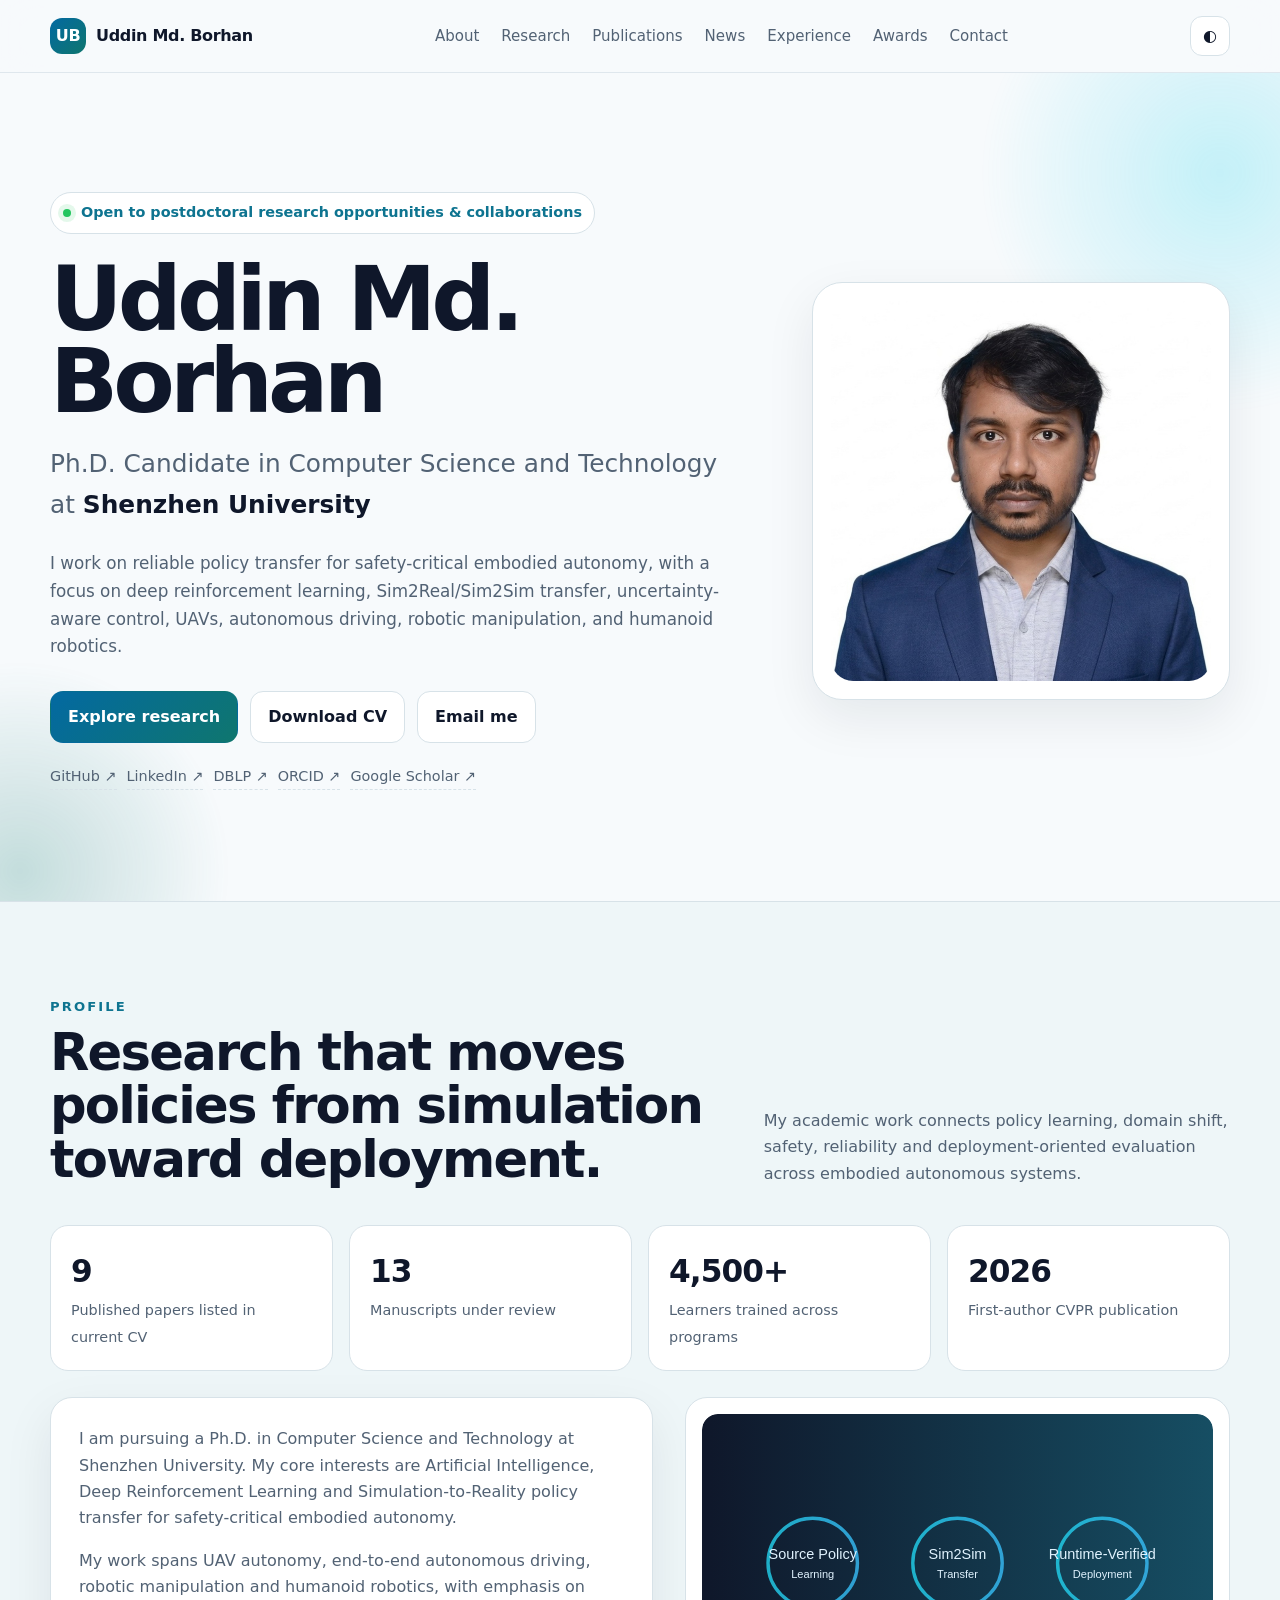
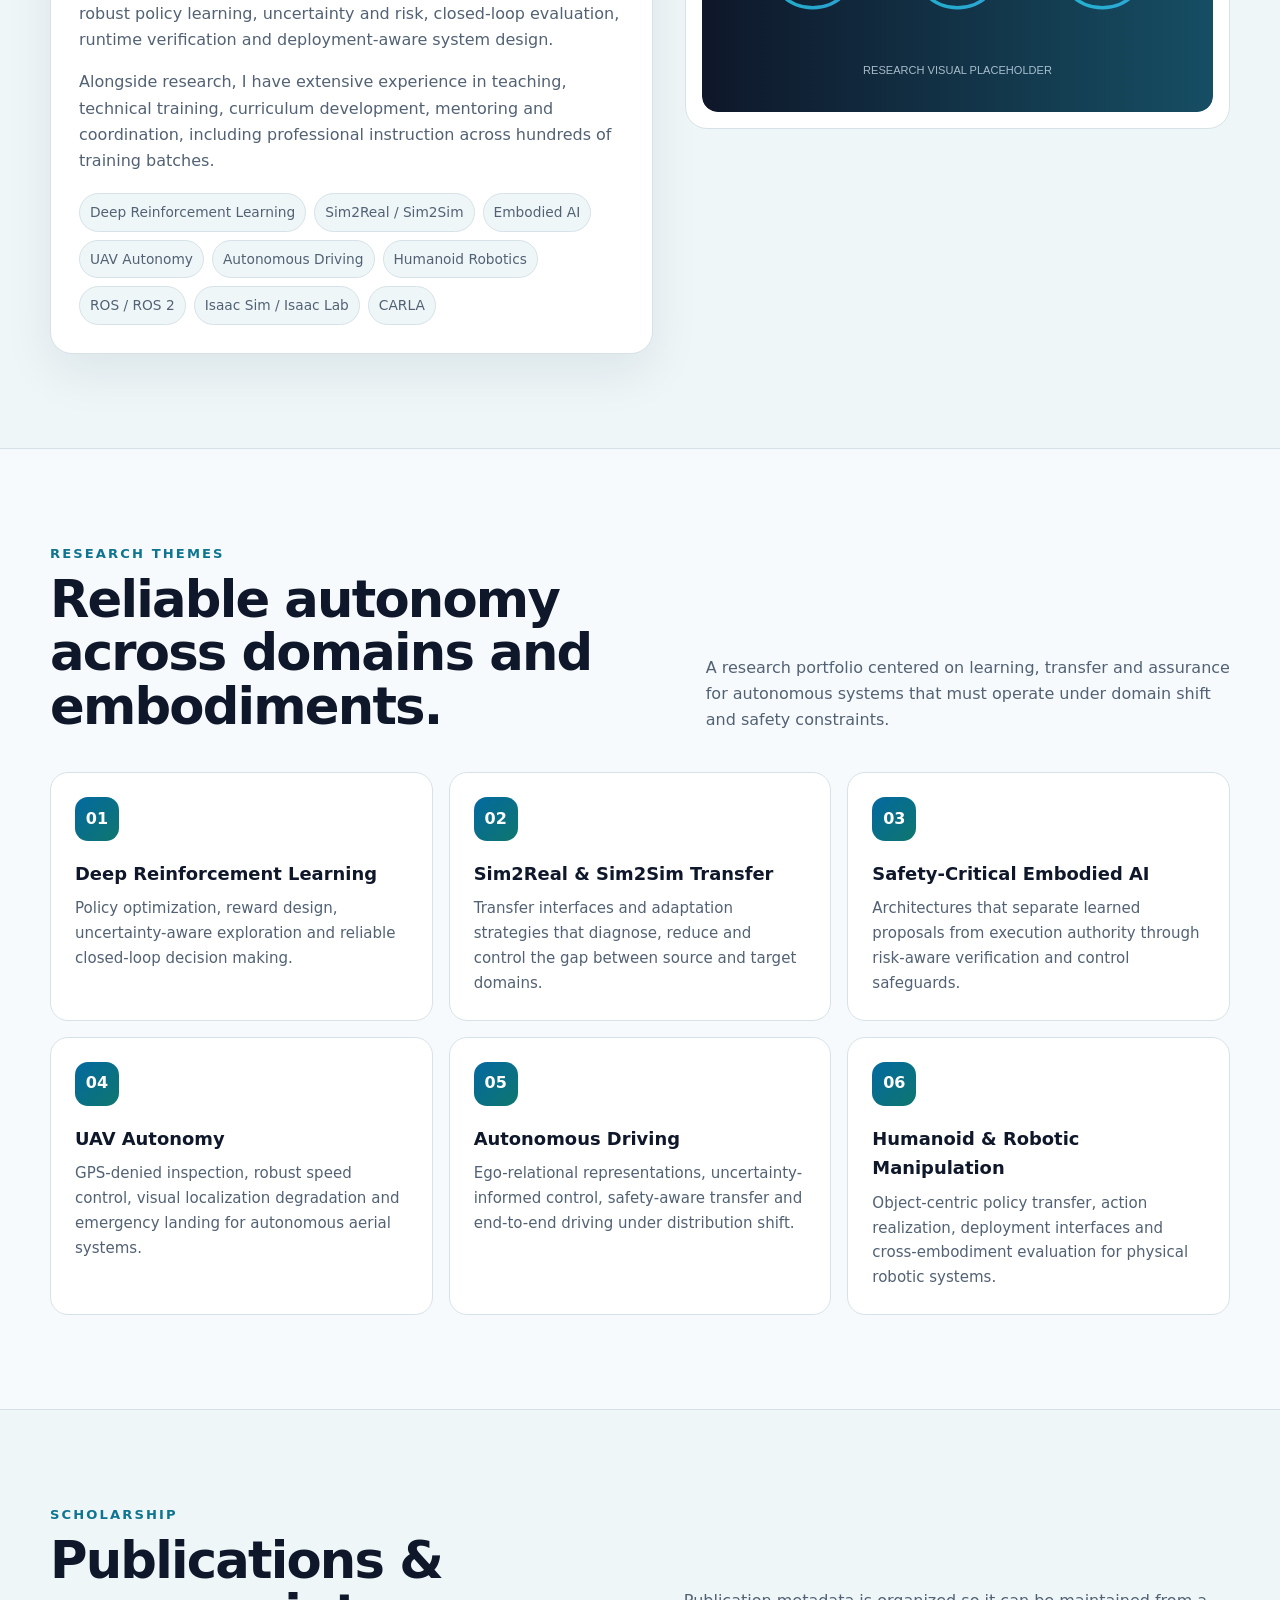
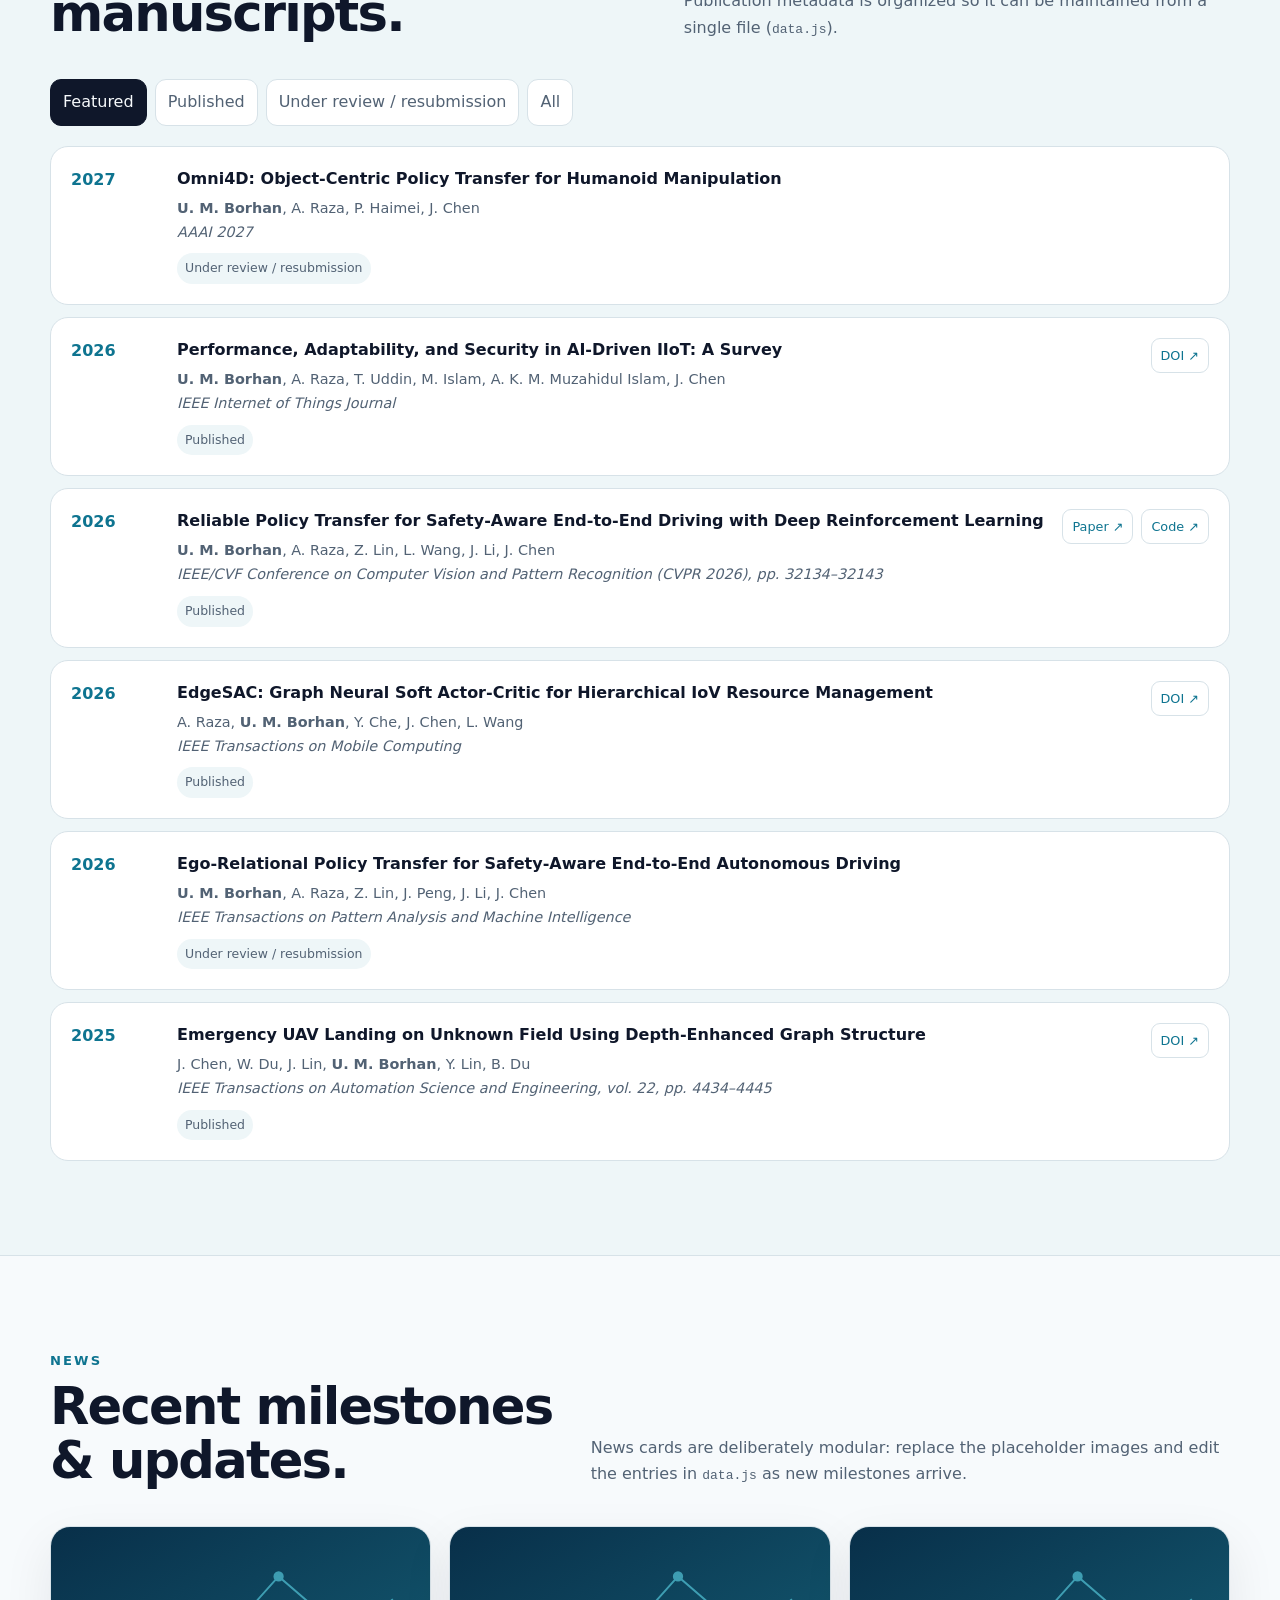
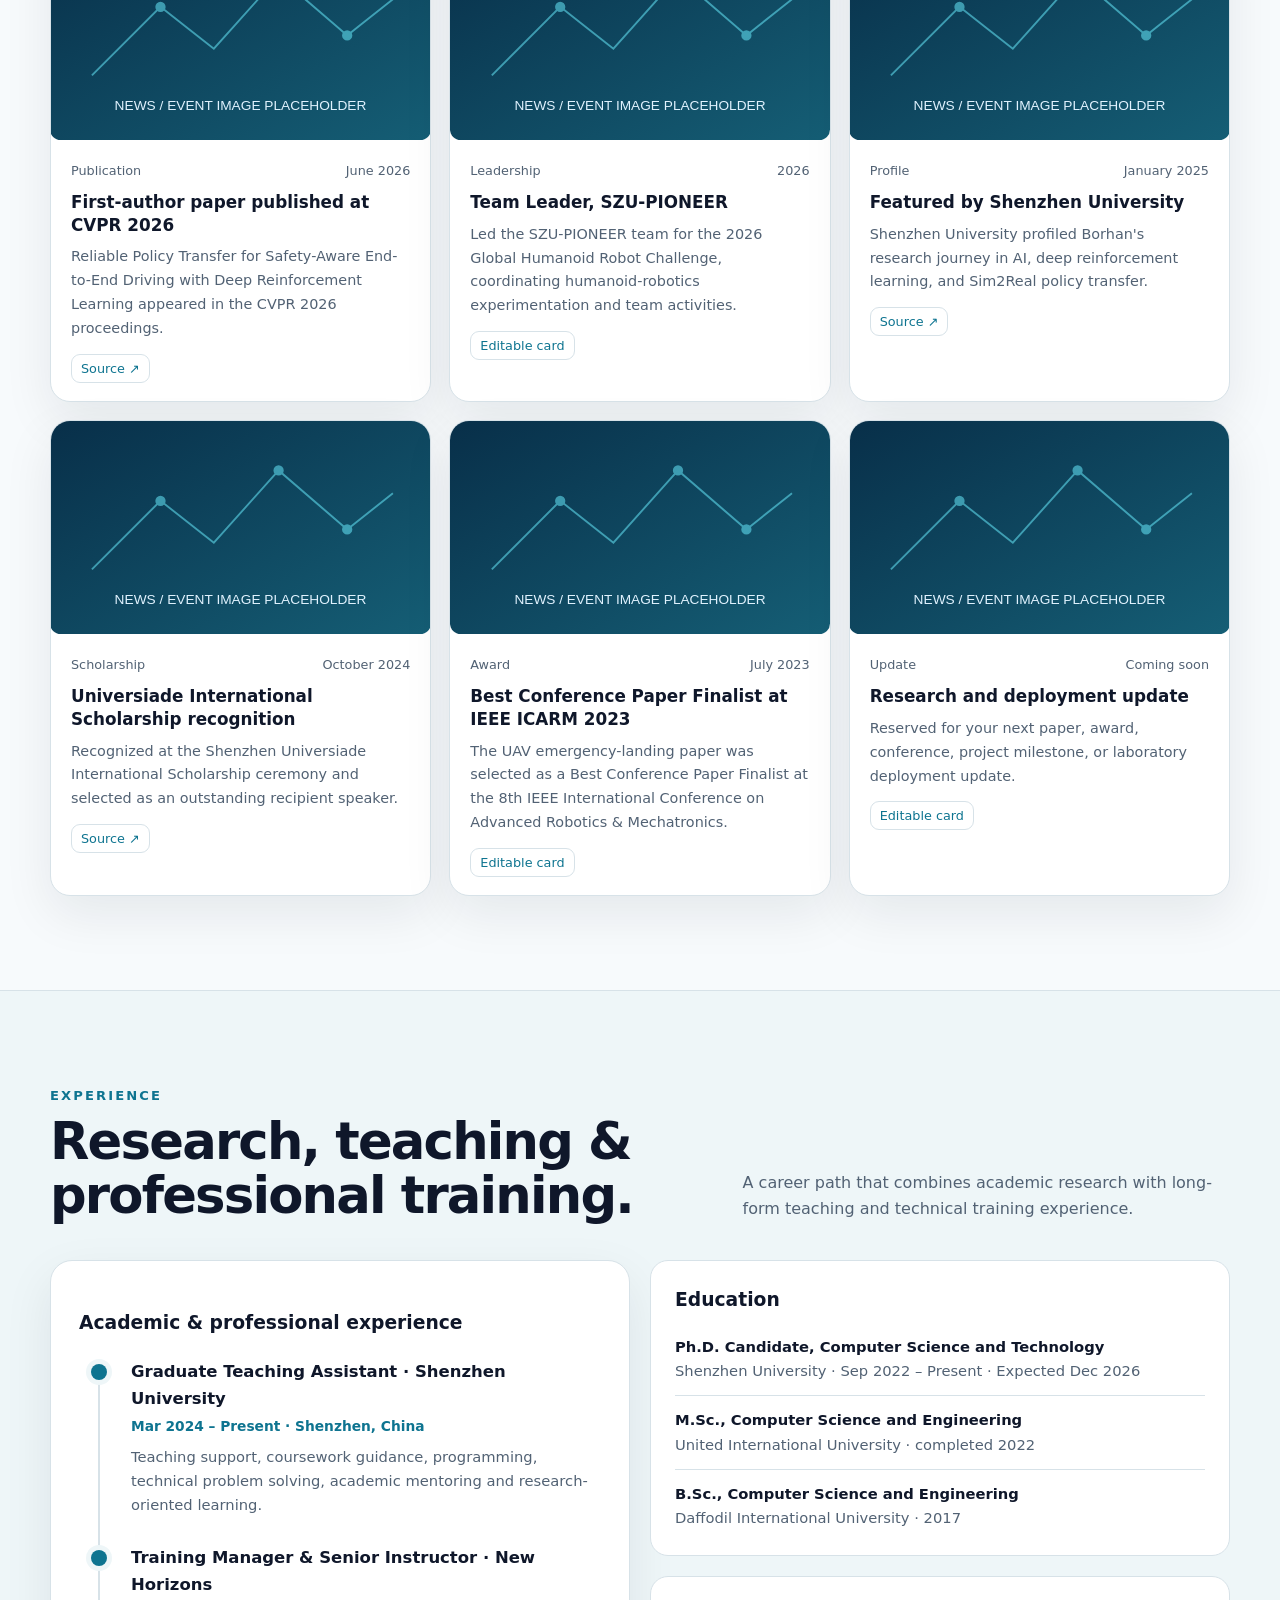
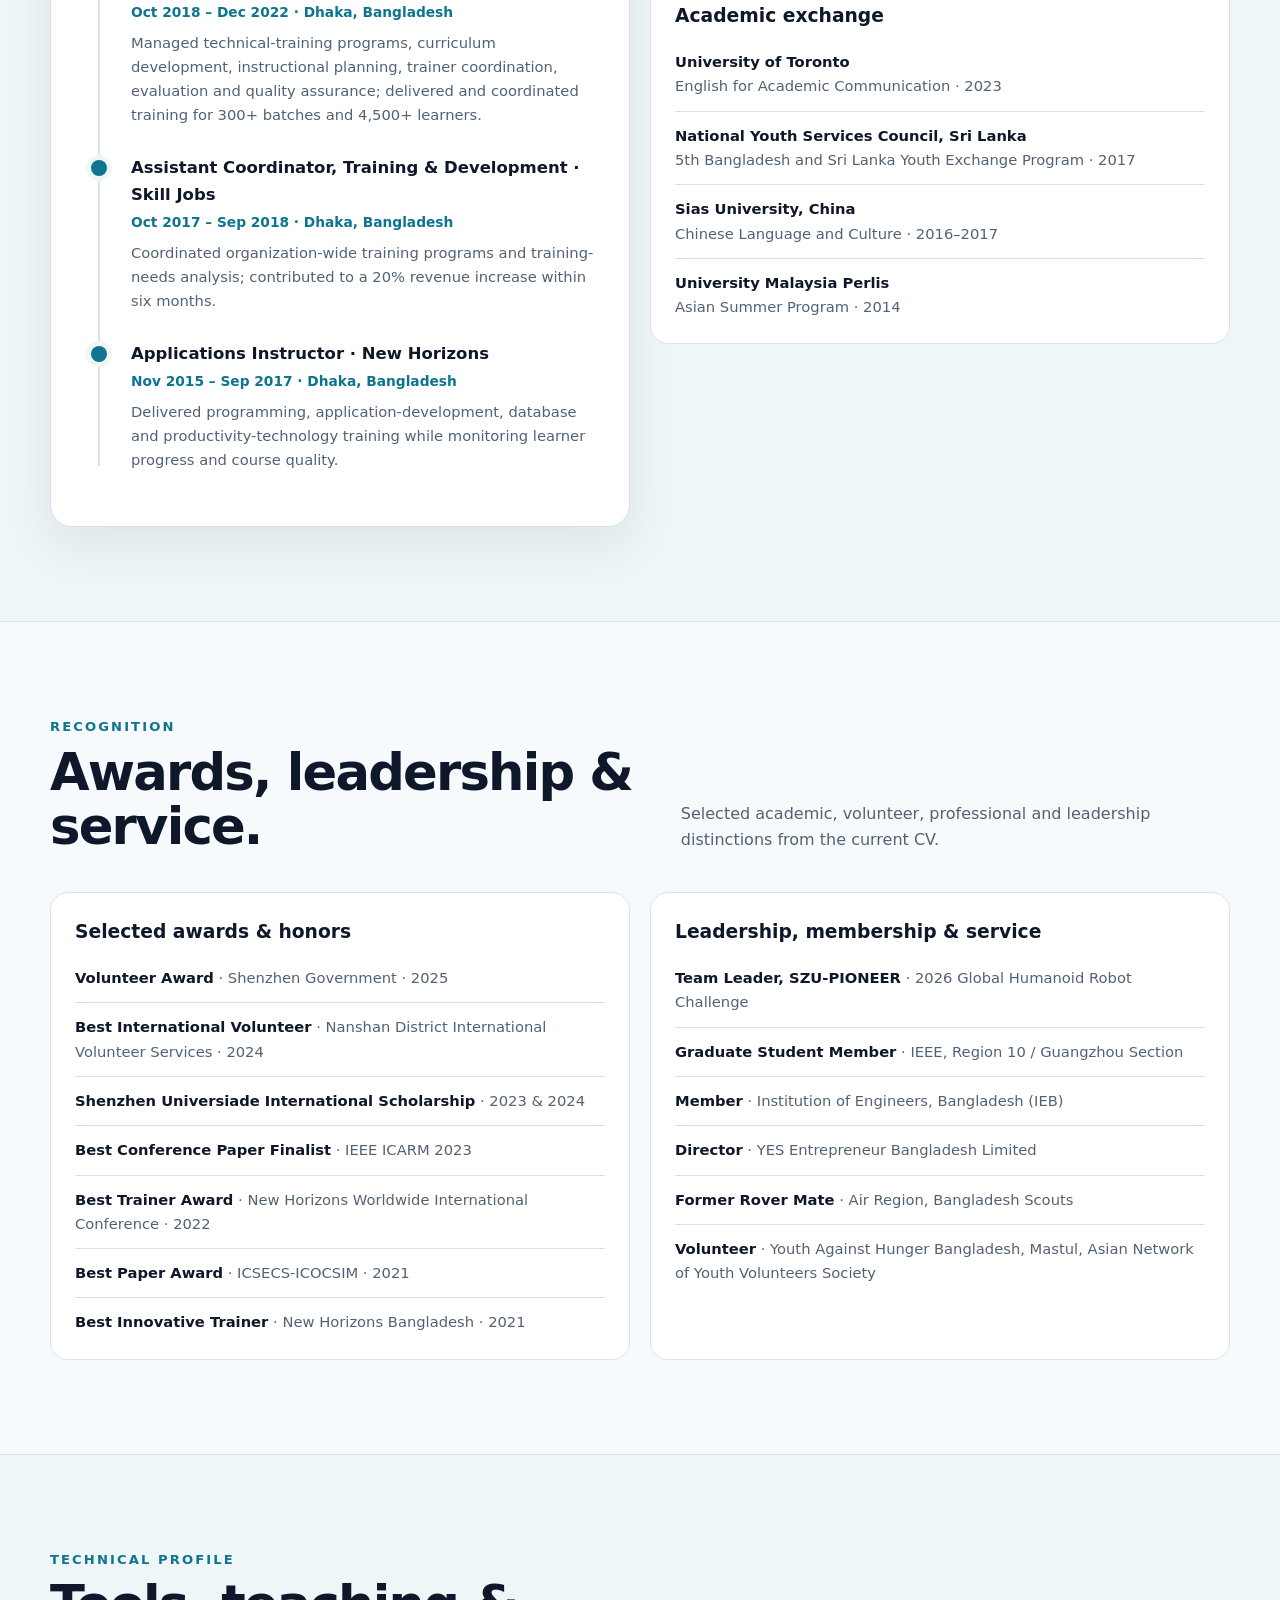
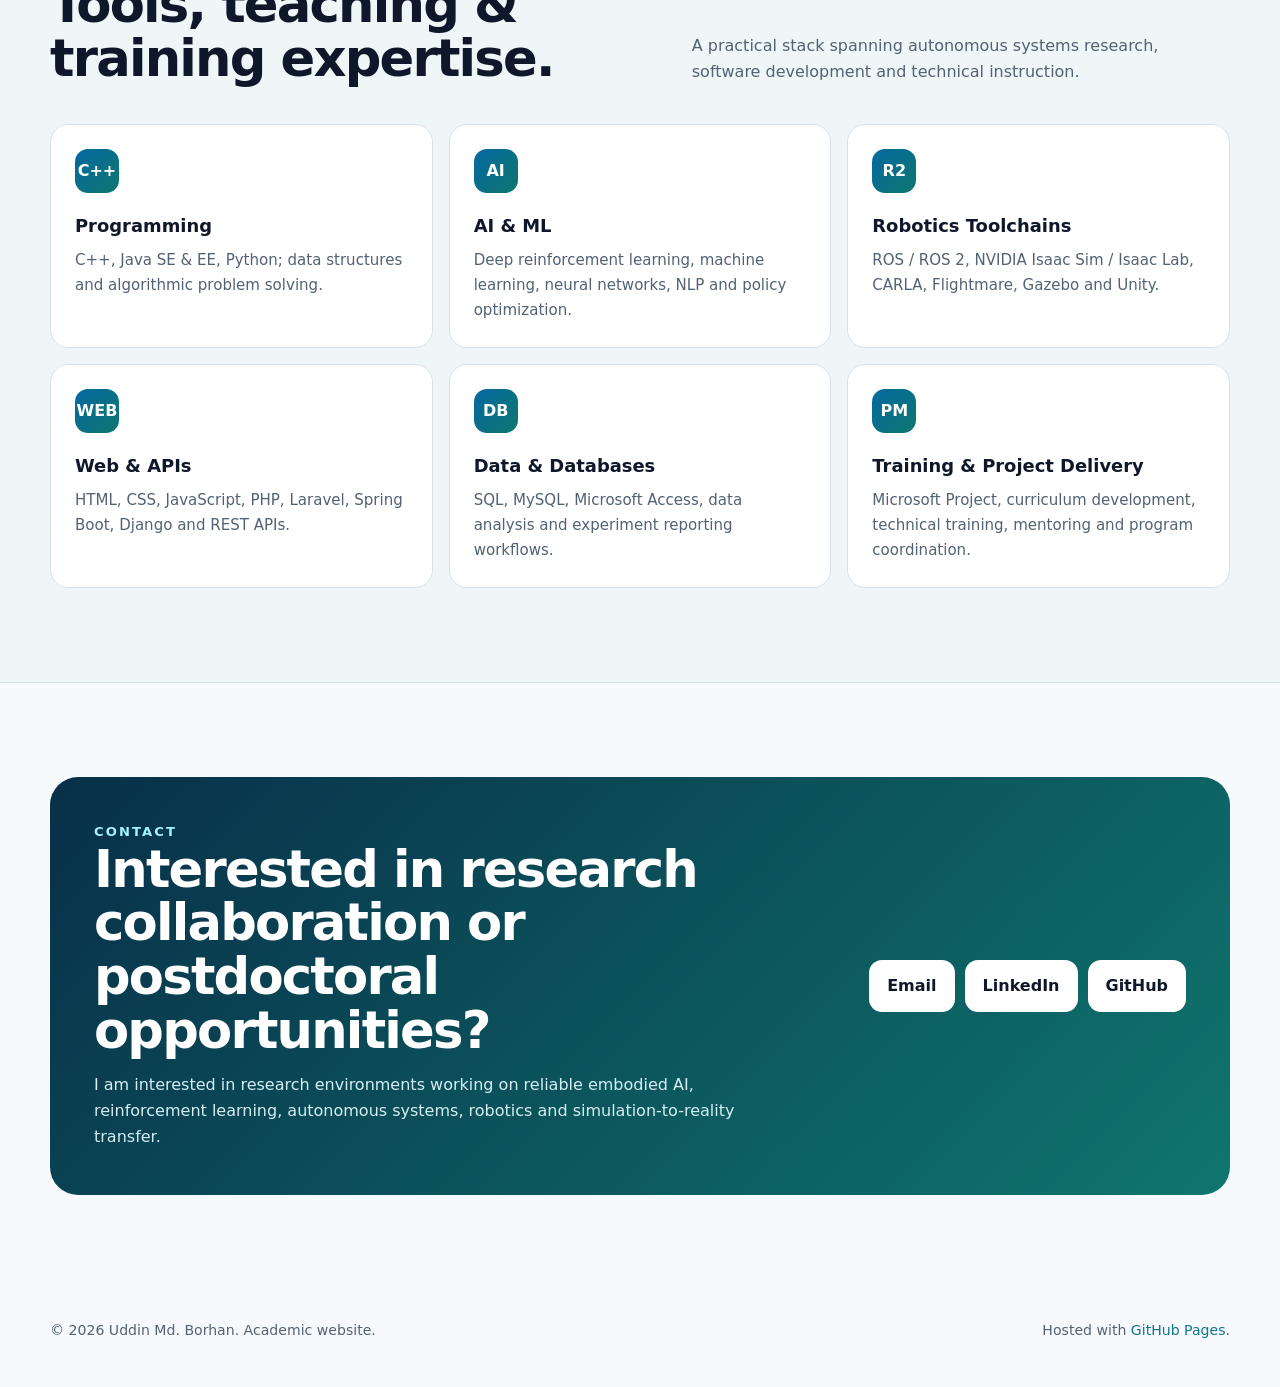
==== commit bc3aba67: "Update index.html" ====
--- a/index.html
+++ b/index.html
@@ -109,8 +109,8 @@
 
       <div class="stats">
         <div class="stat reveal"><strong>9</strong><span>Published papers listed in current CV</span></div>
-        <div class="stat reveal"><strong>13</strong><span>Manuscripts under review / resubmission</span></div>
-        <div class="stat reveal"><strong>4,500+</strong><span>Learners trained across professional programs</span></div>
+        <div class="stat reveal"><strong>13</strong><span>Manuscripts under review</span></div>
+        <div class="stat reveal"><strong>4,500+</strong><span>Learners trained across programs</span></div>
         <div class="stat reveal"><strong>2026</strong><span>First-author CVPR publication</span></div>
       </div>
 
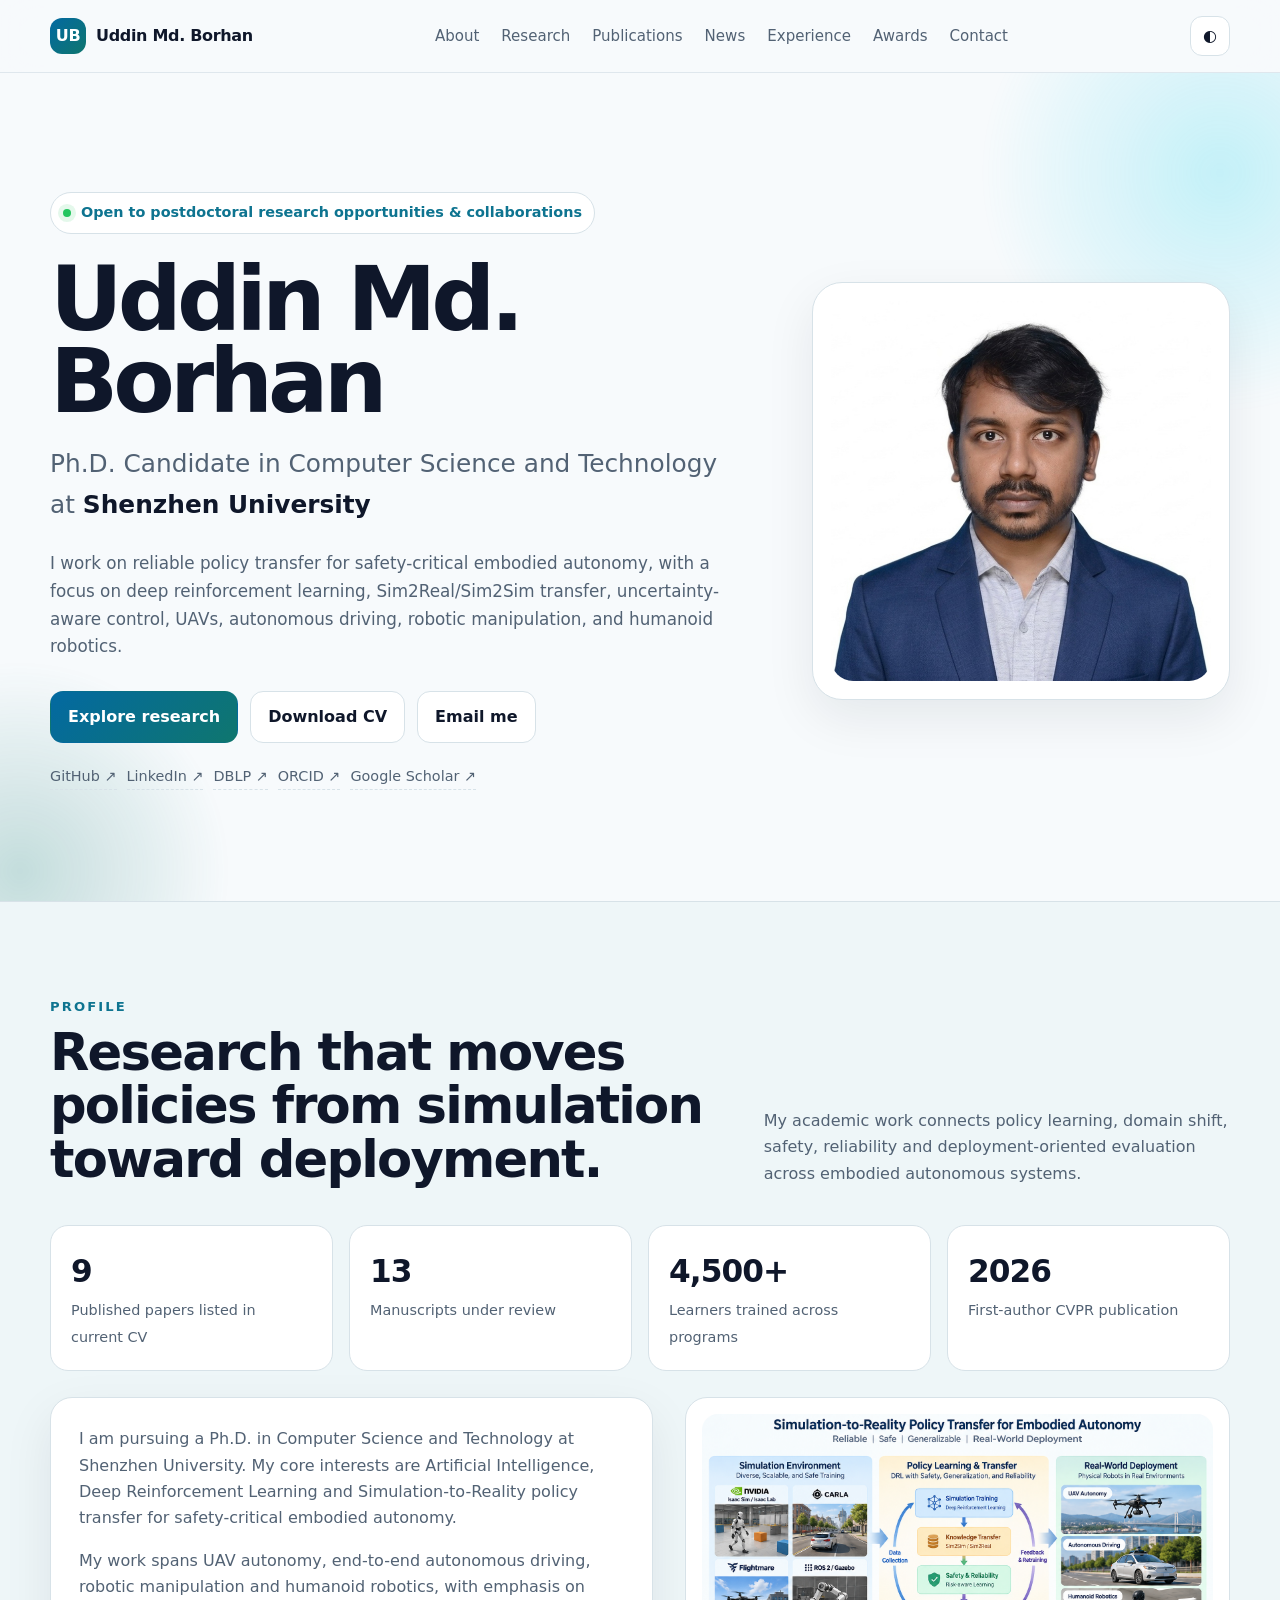
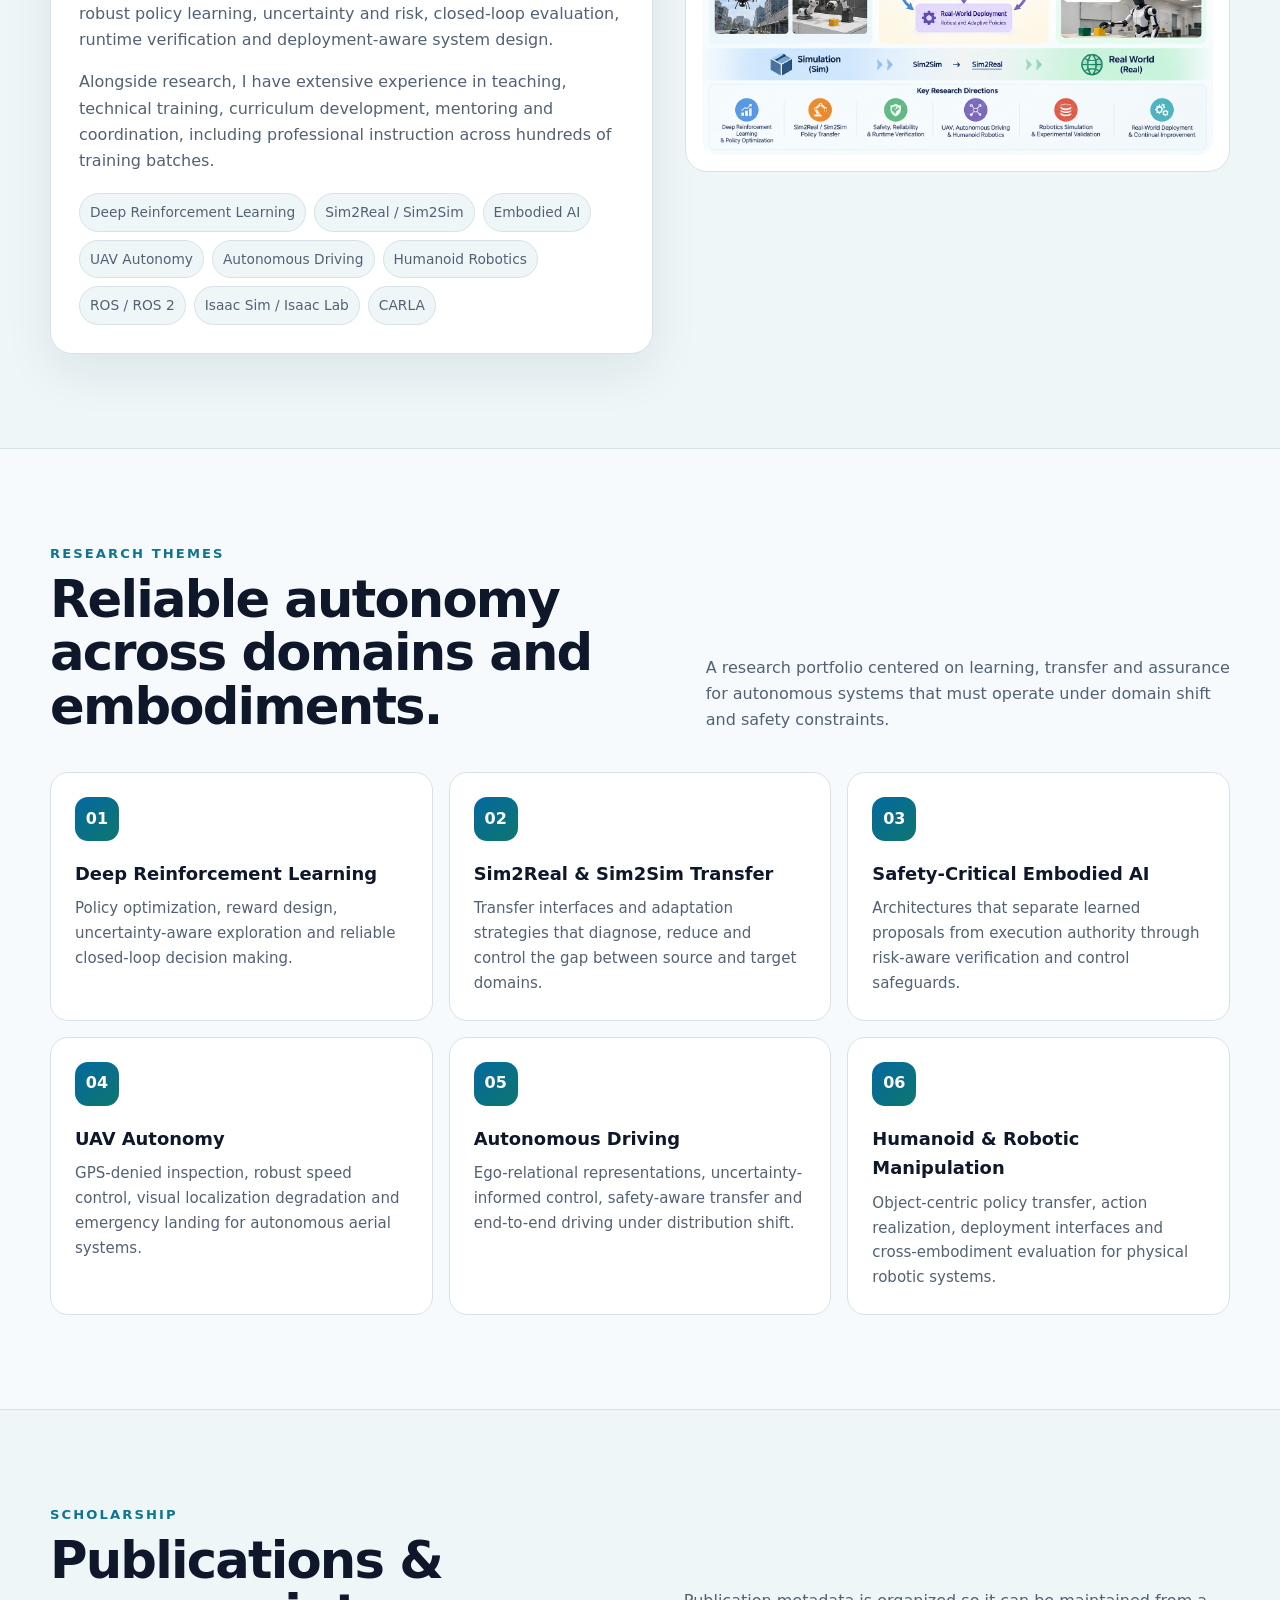
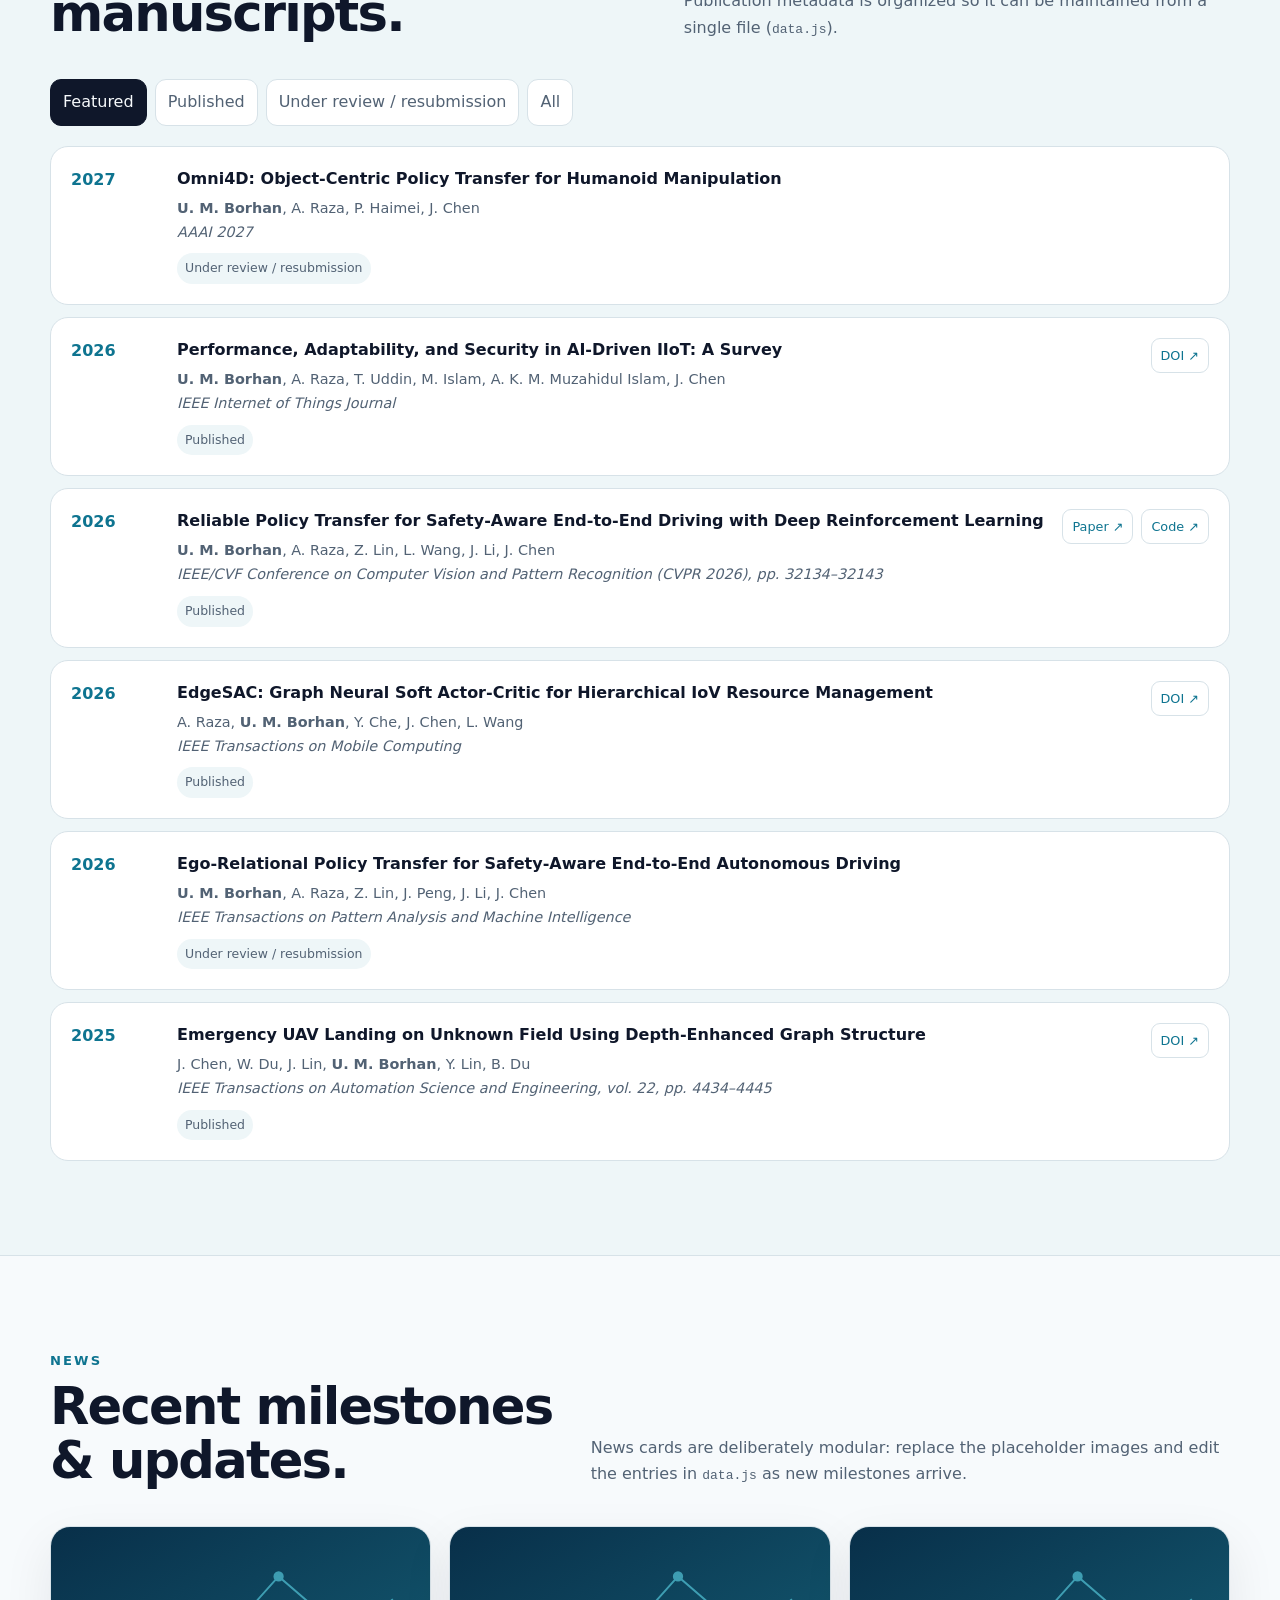
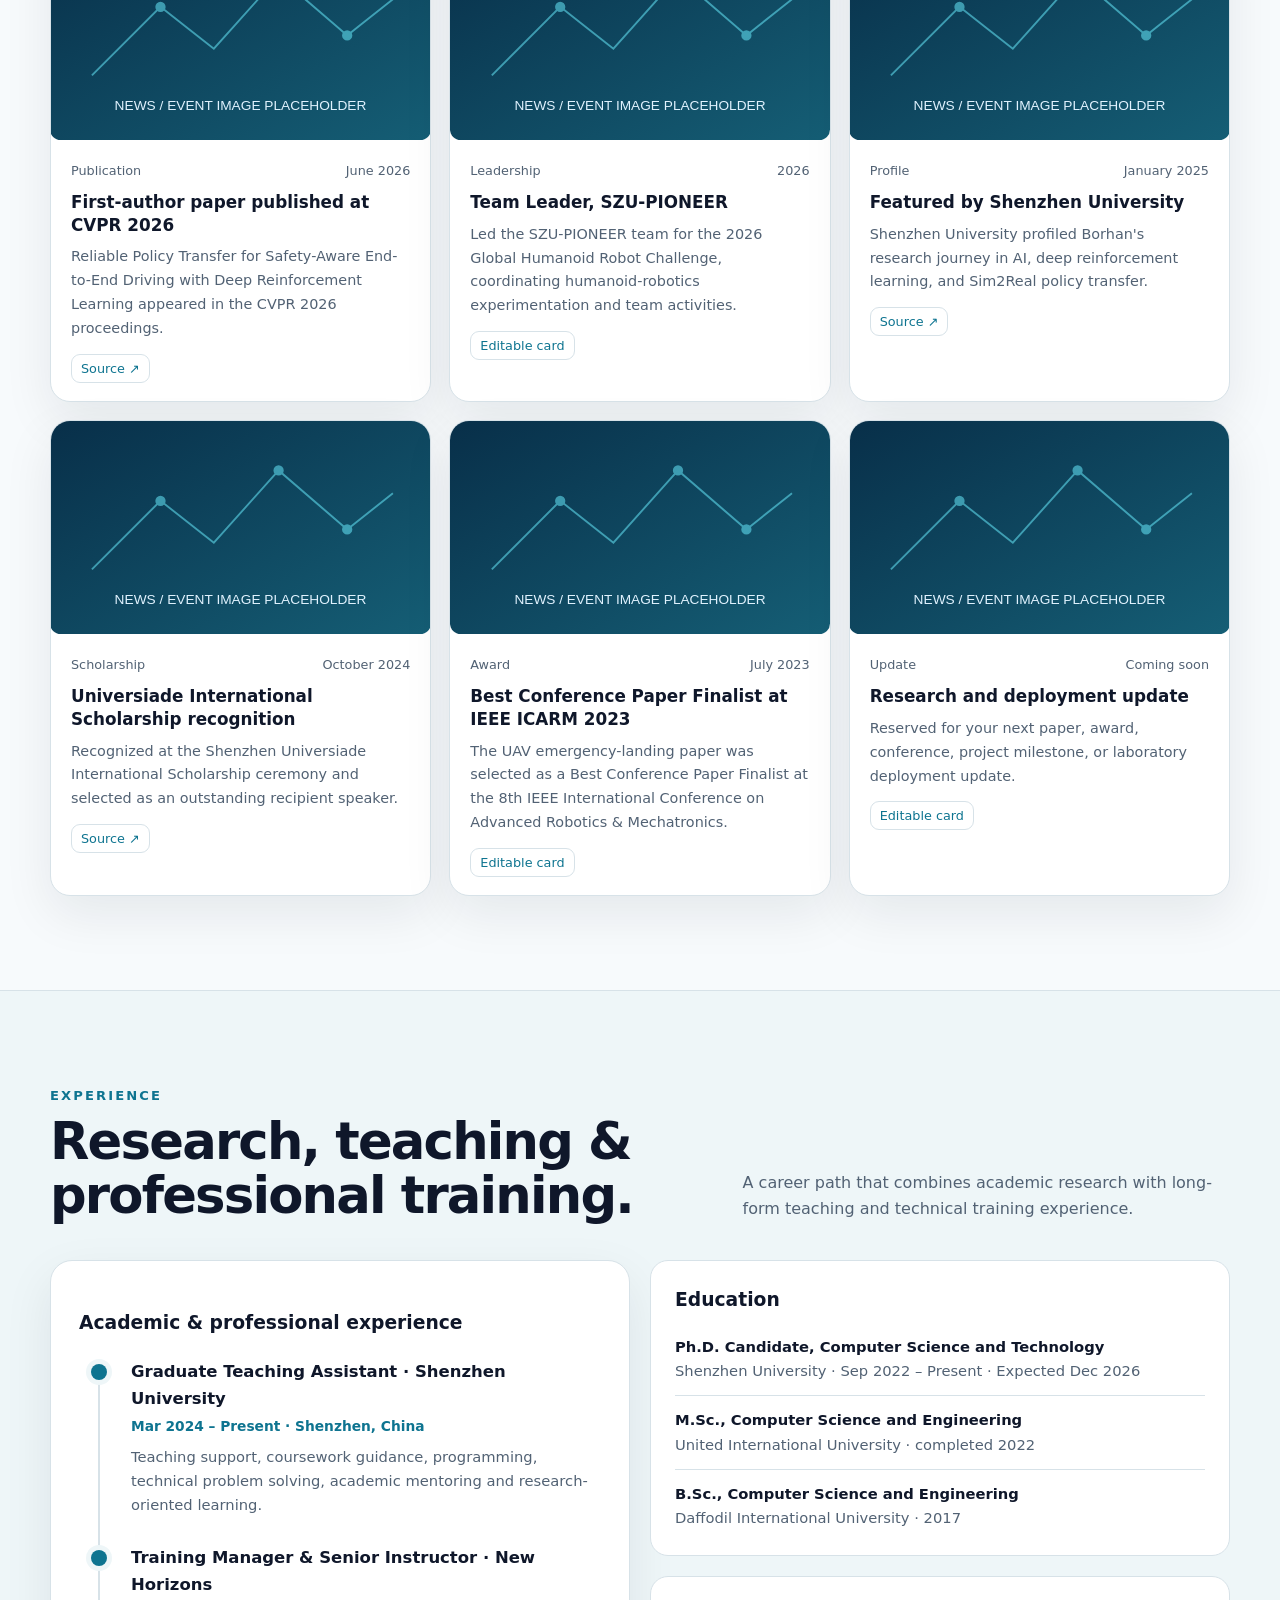
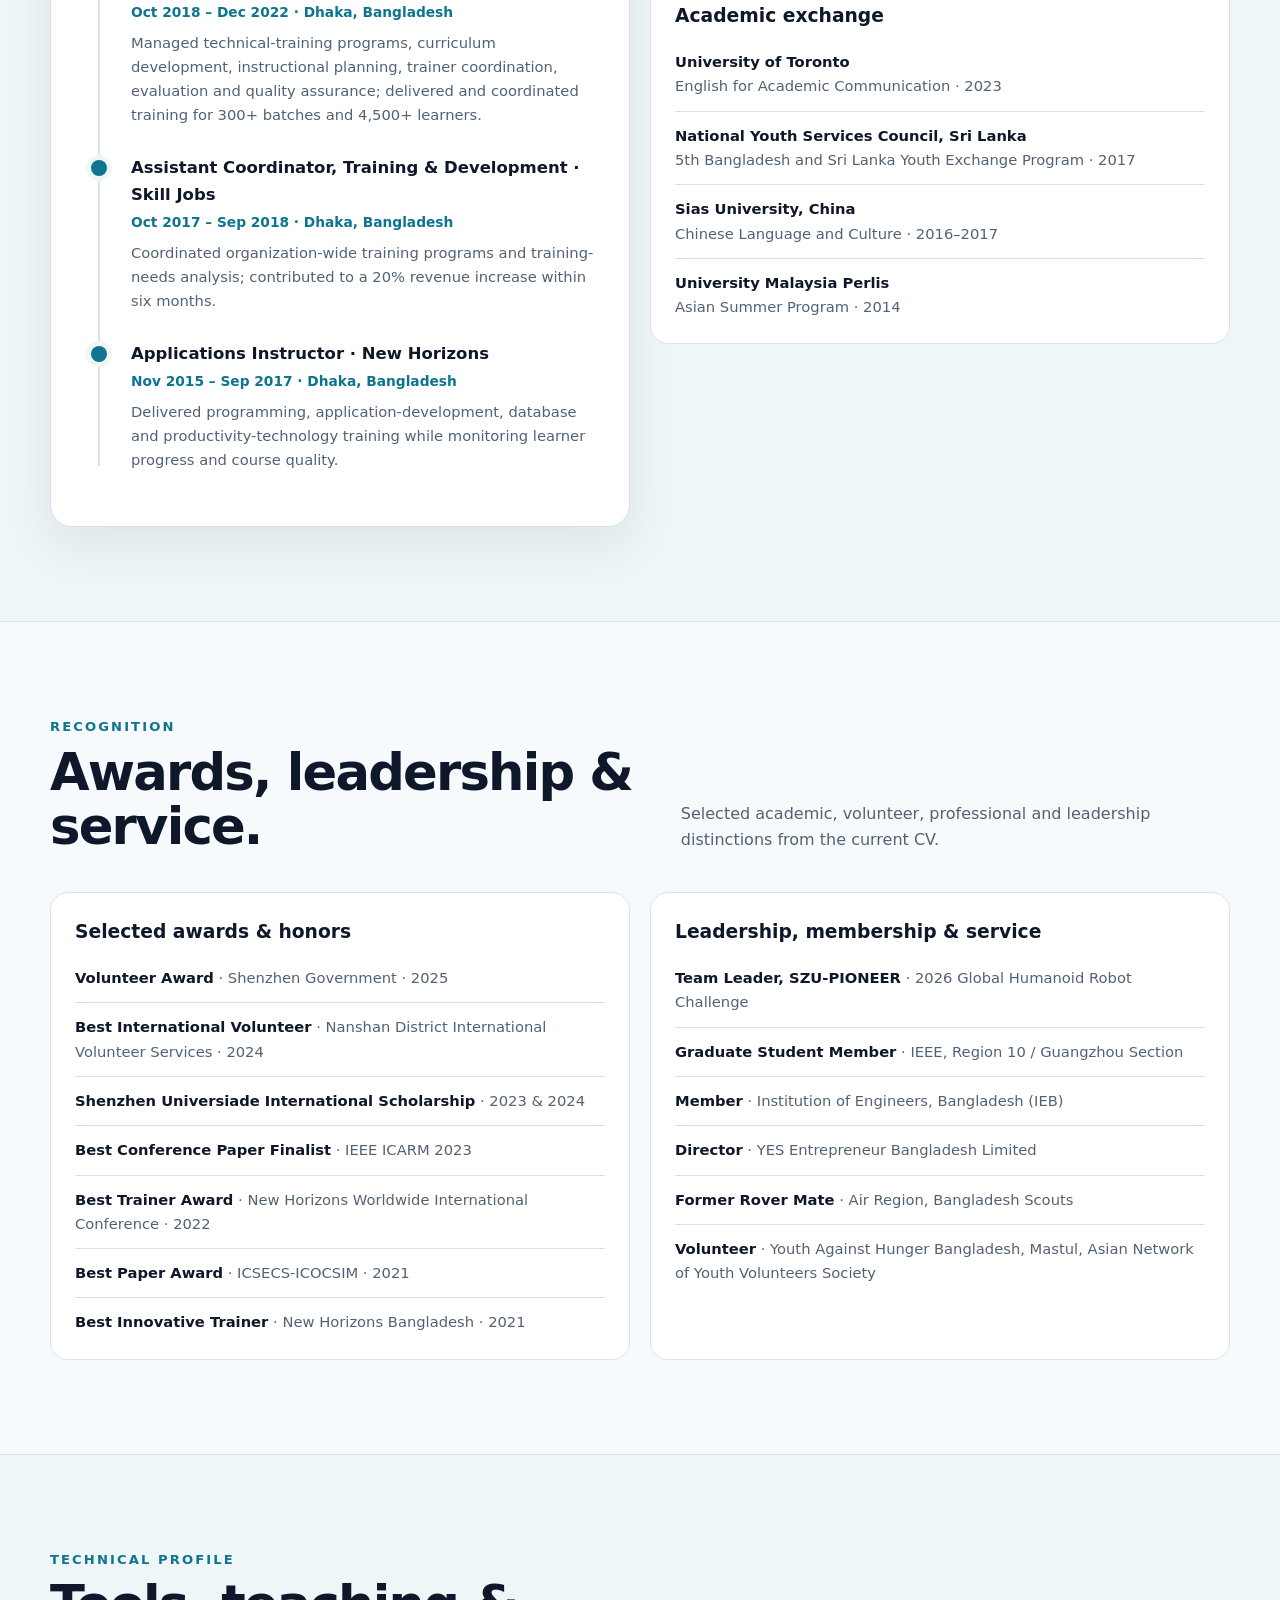
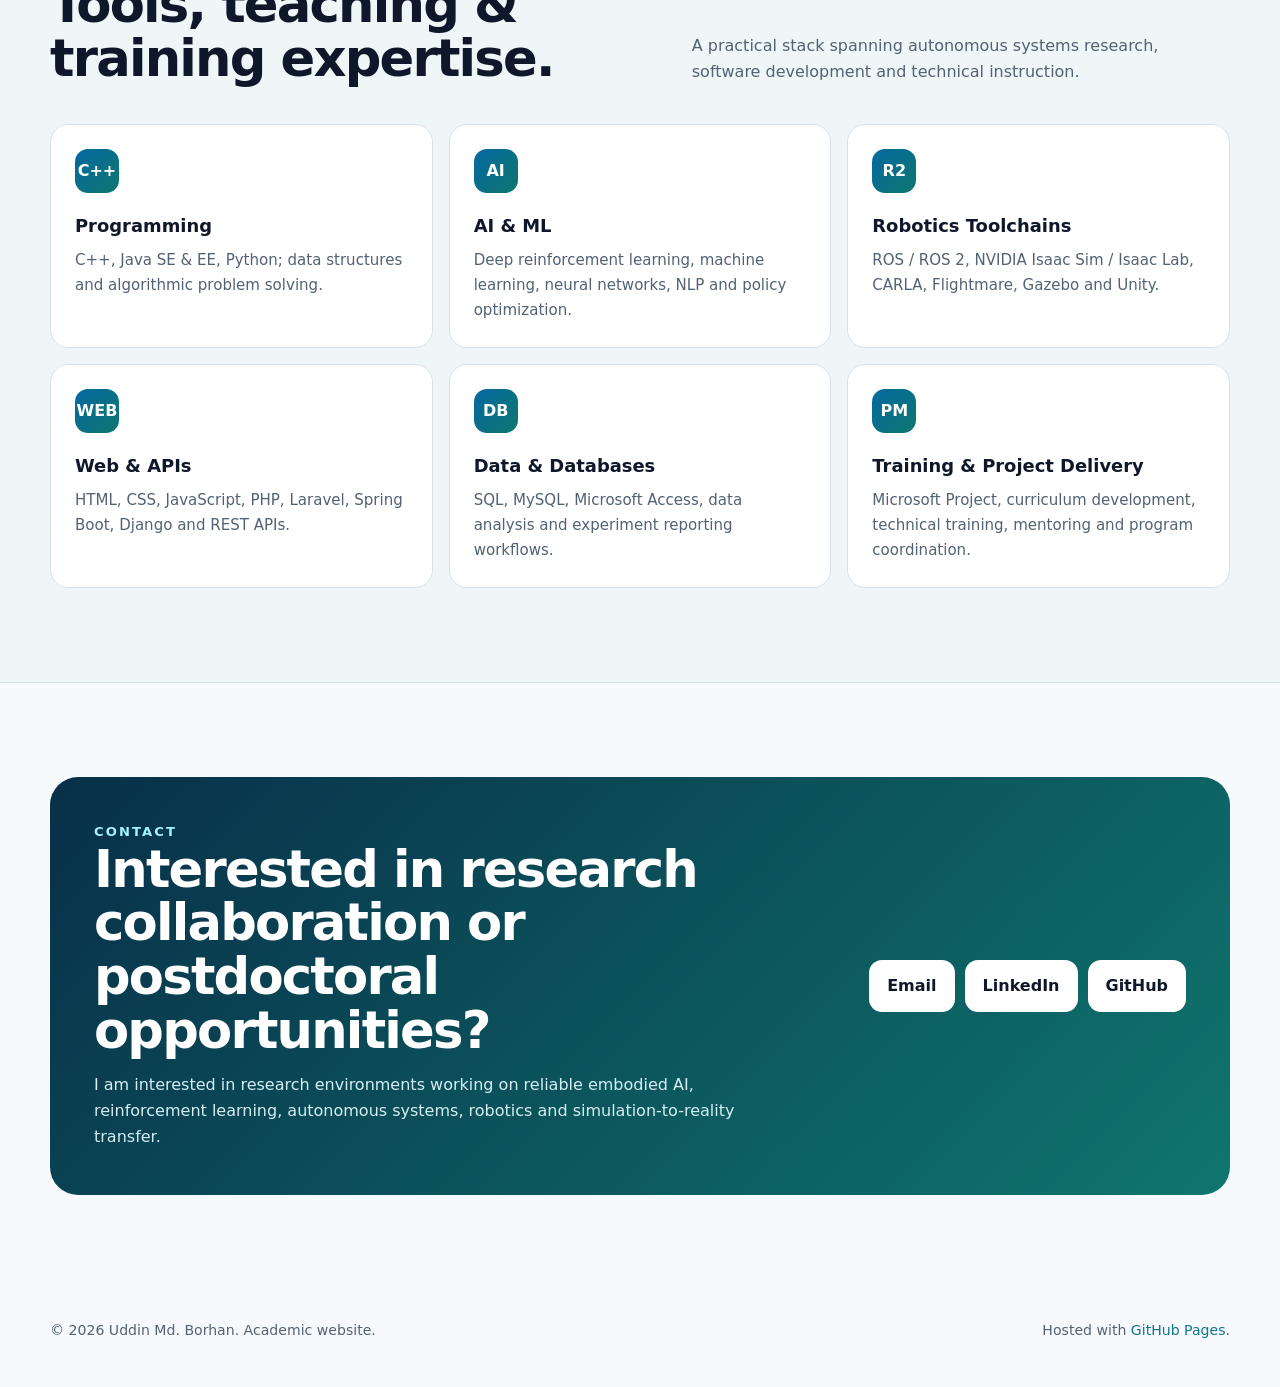
==== commit 7b2c39d4: "Update index.html" ====
--- a/index.html
+++ b/index.html
@@ -143,7 +143,7 @@
           </div>
         </div>
         <div class="research-visual reveal">
-          <img src="assets/research-placeholder.svg" alt="Research pipeline placeholder">
+          <img src="assets/research-span.png" alt="Research pipeline">
         </div>
       </div>
     </div>
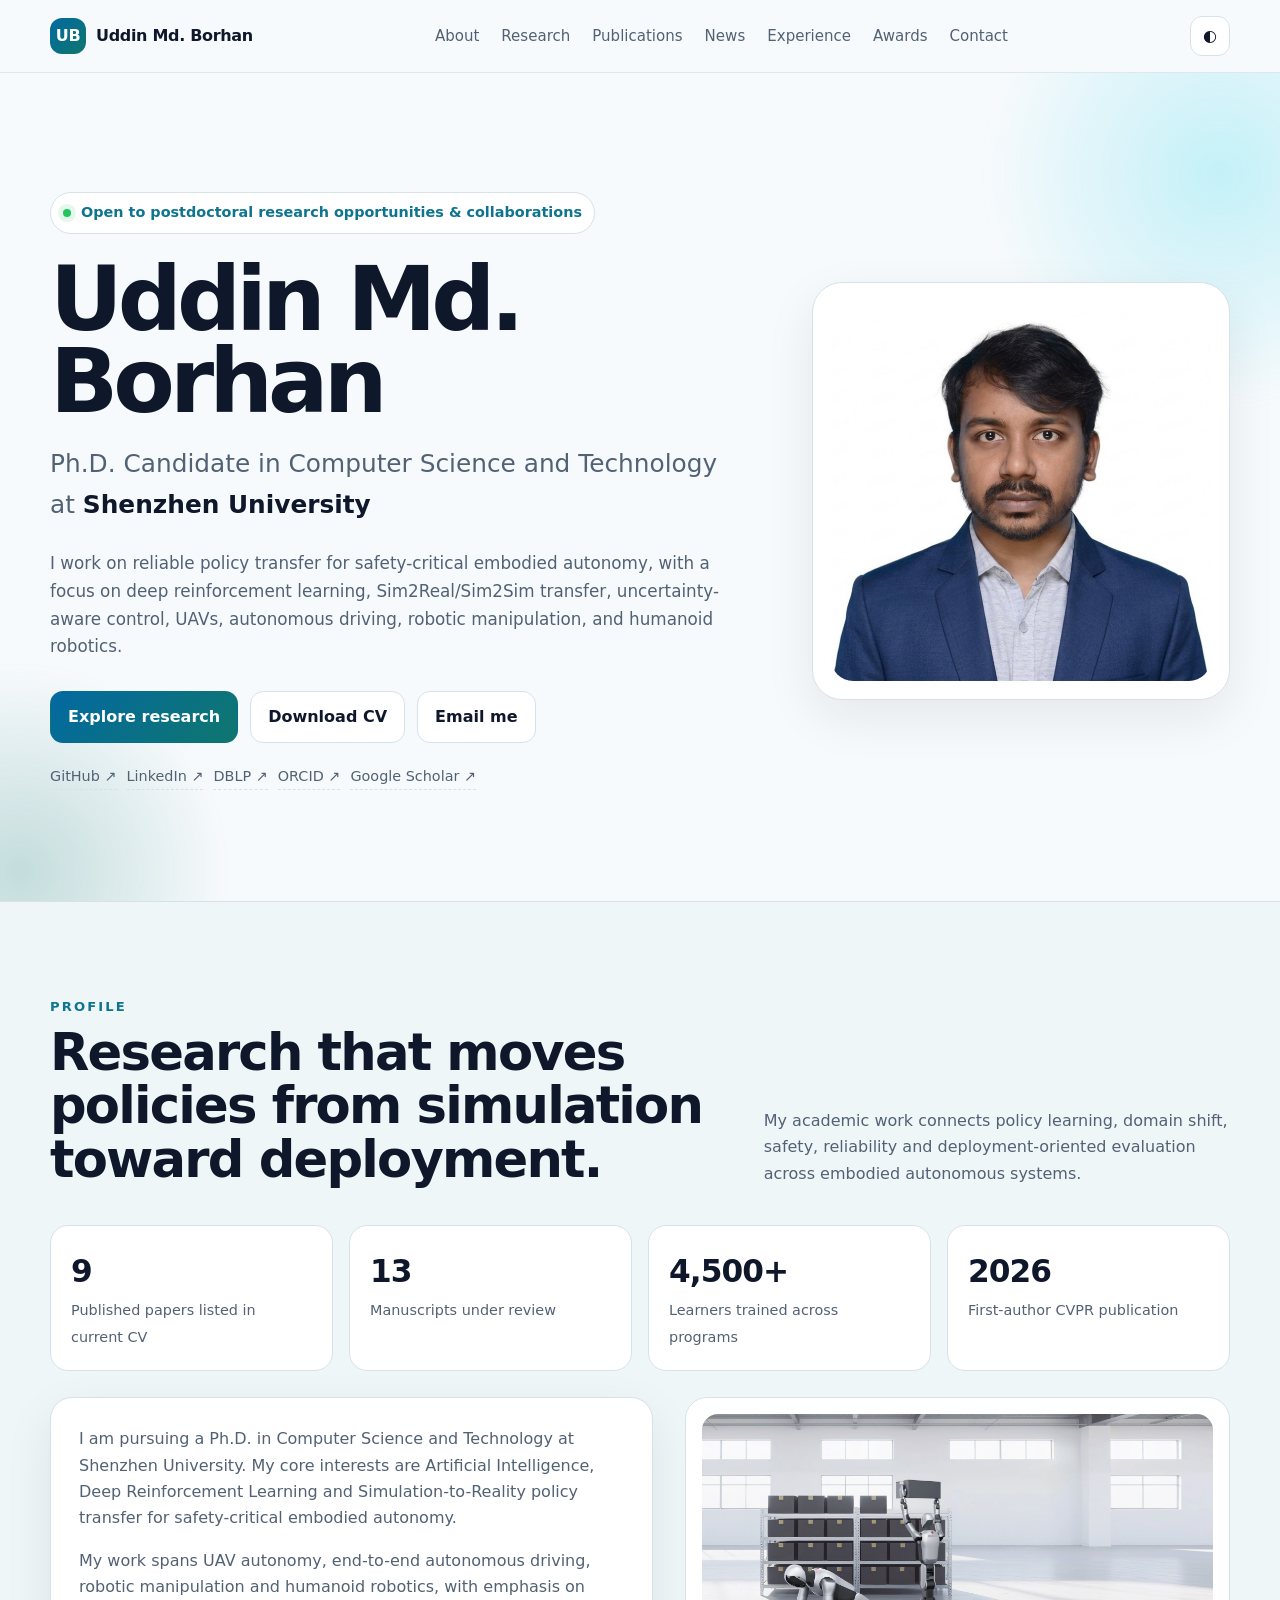
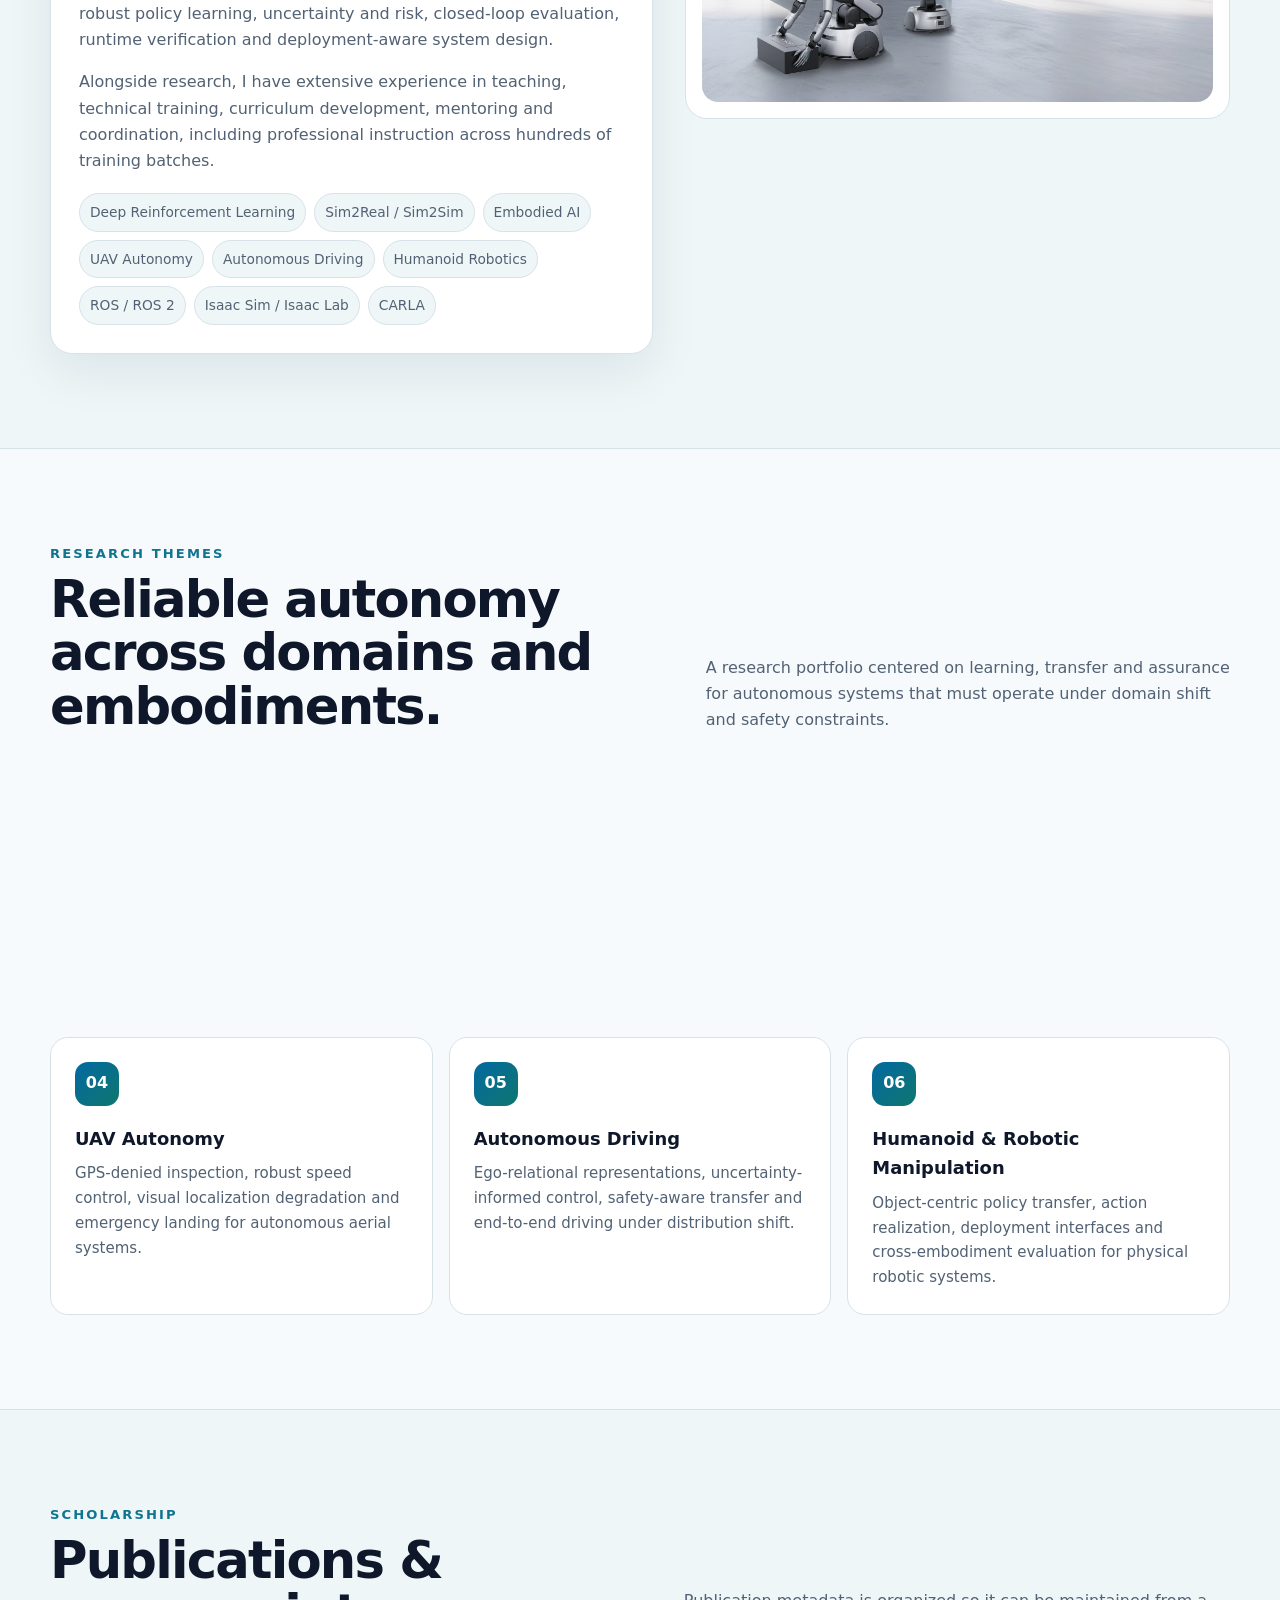
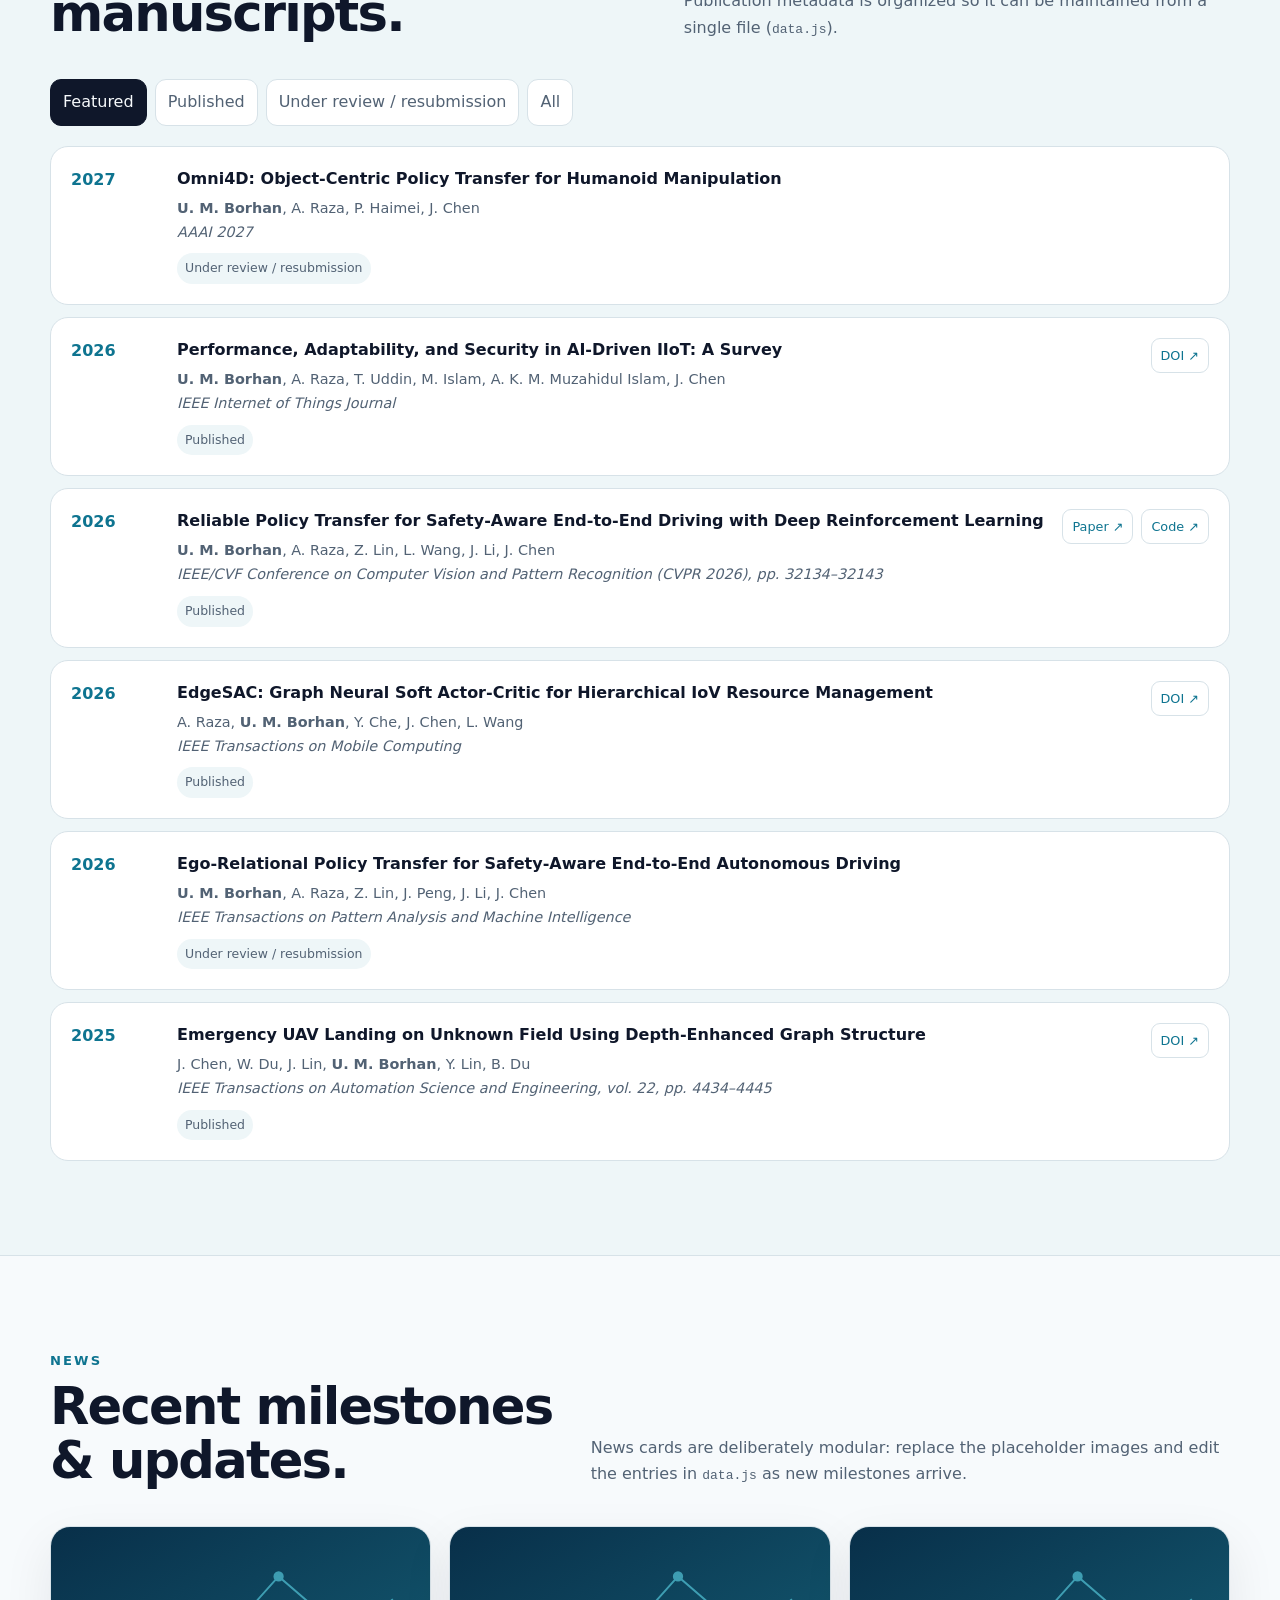
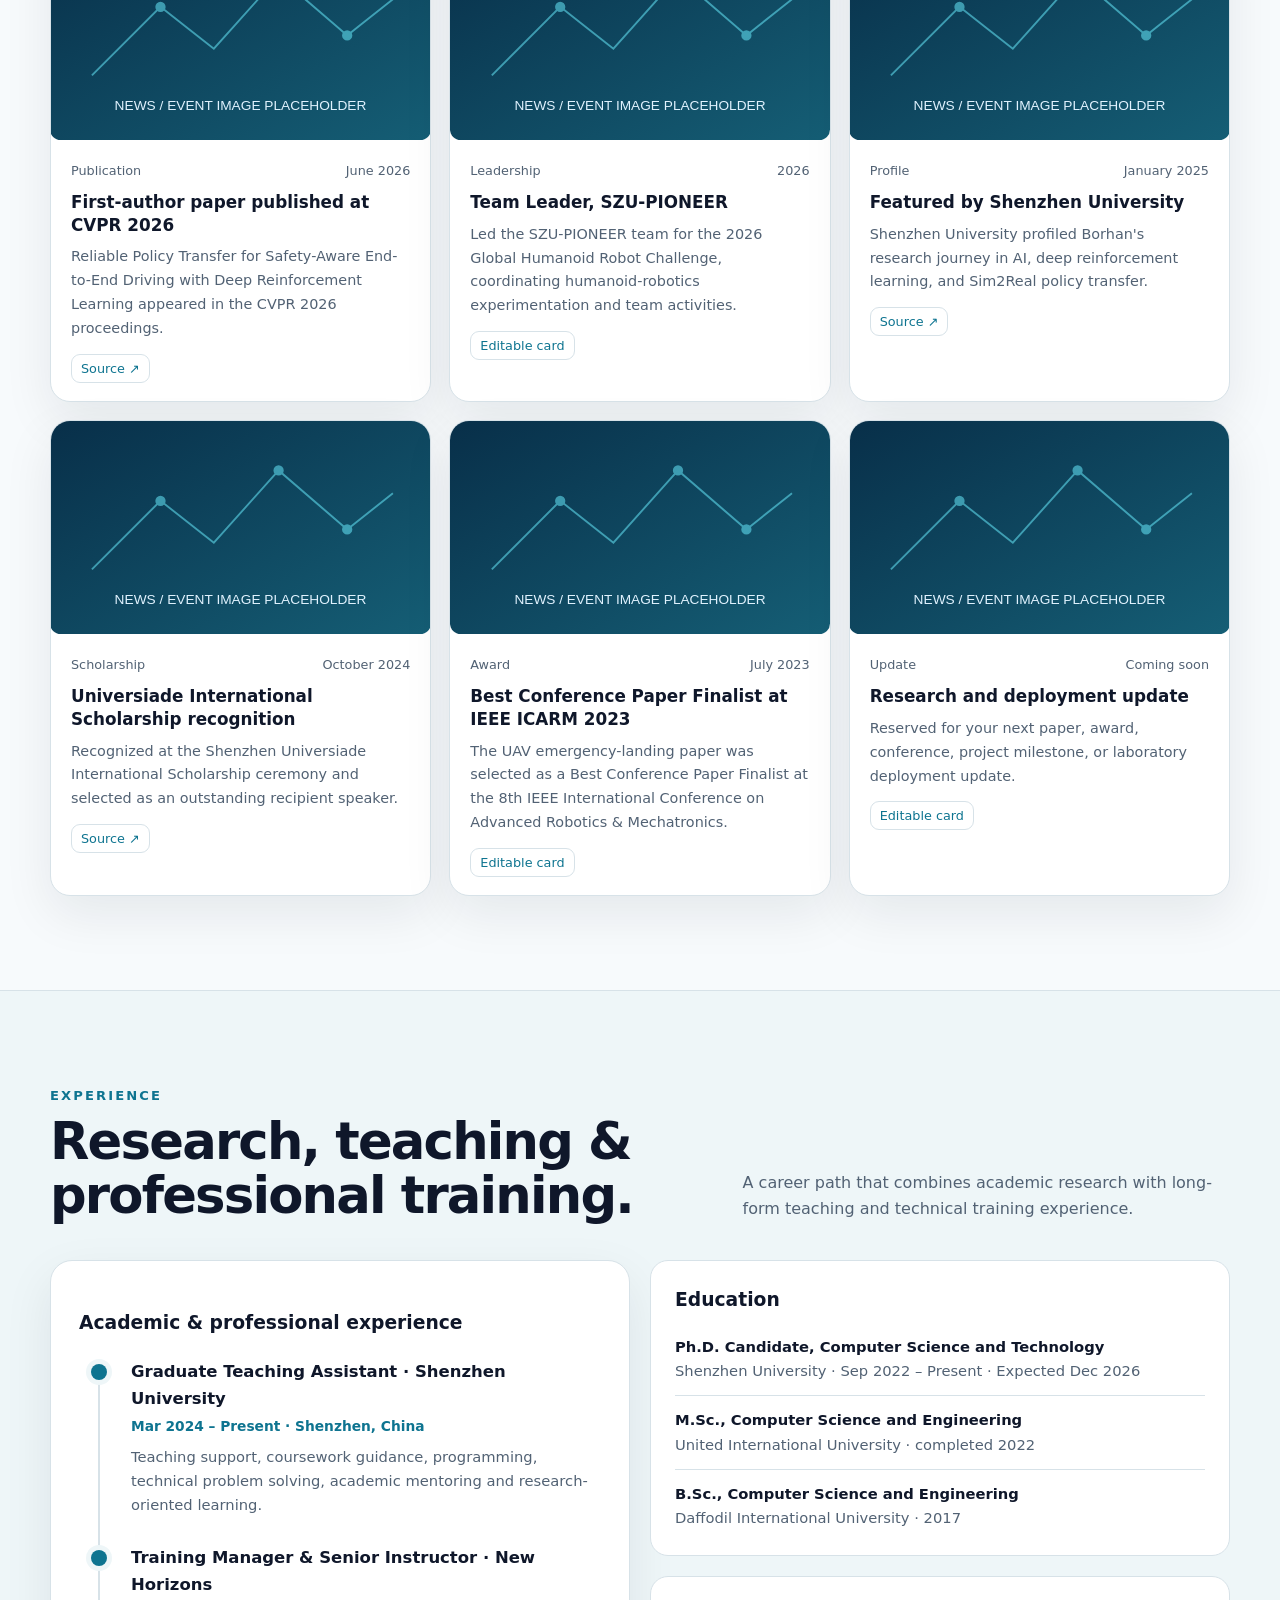
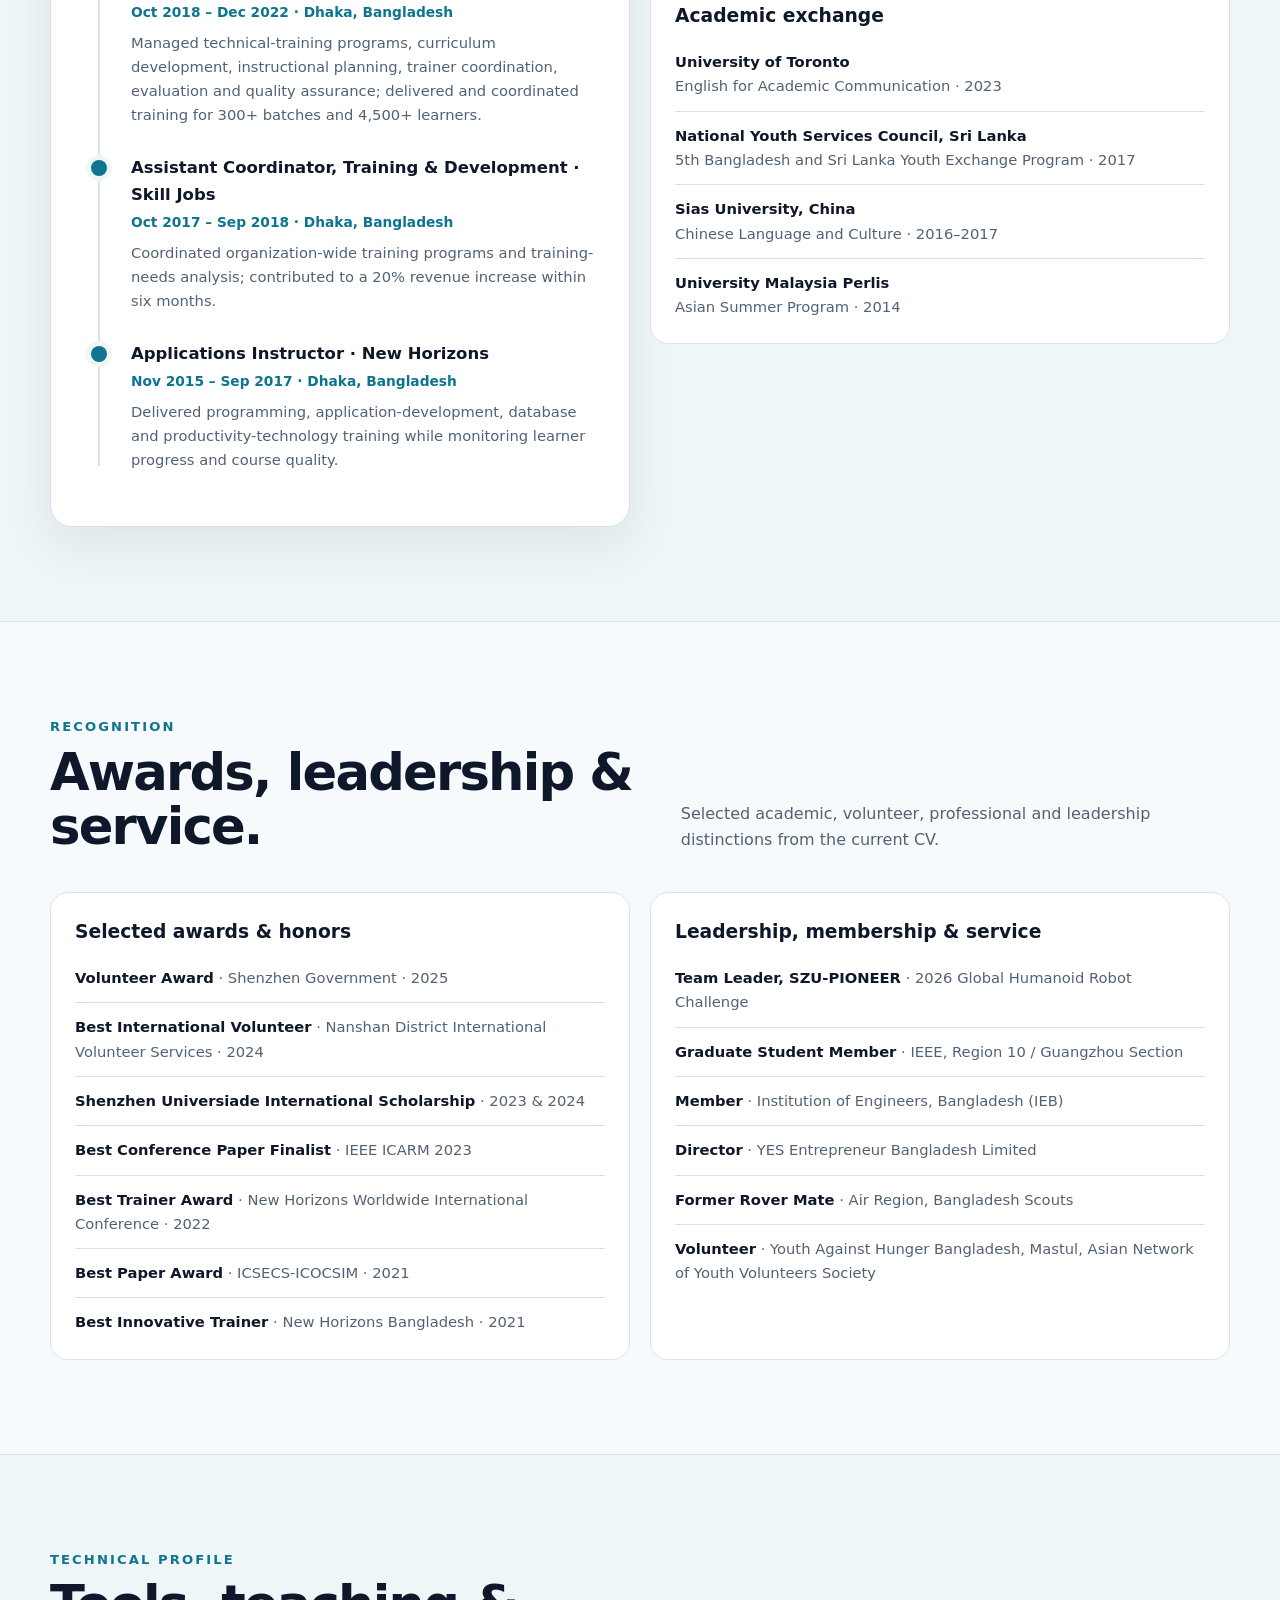
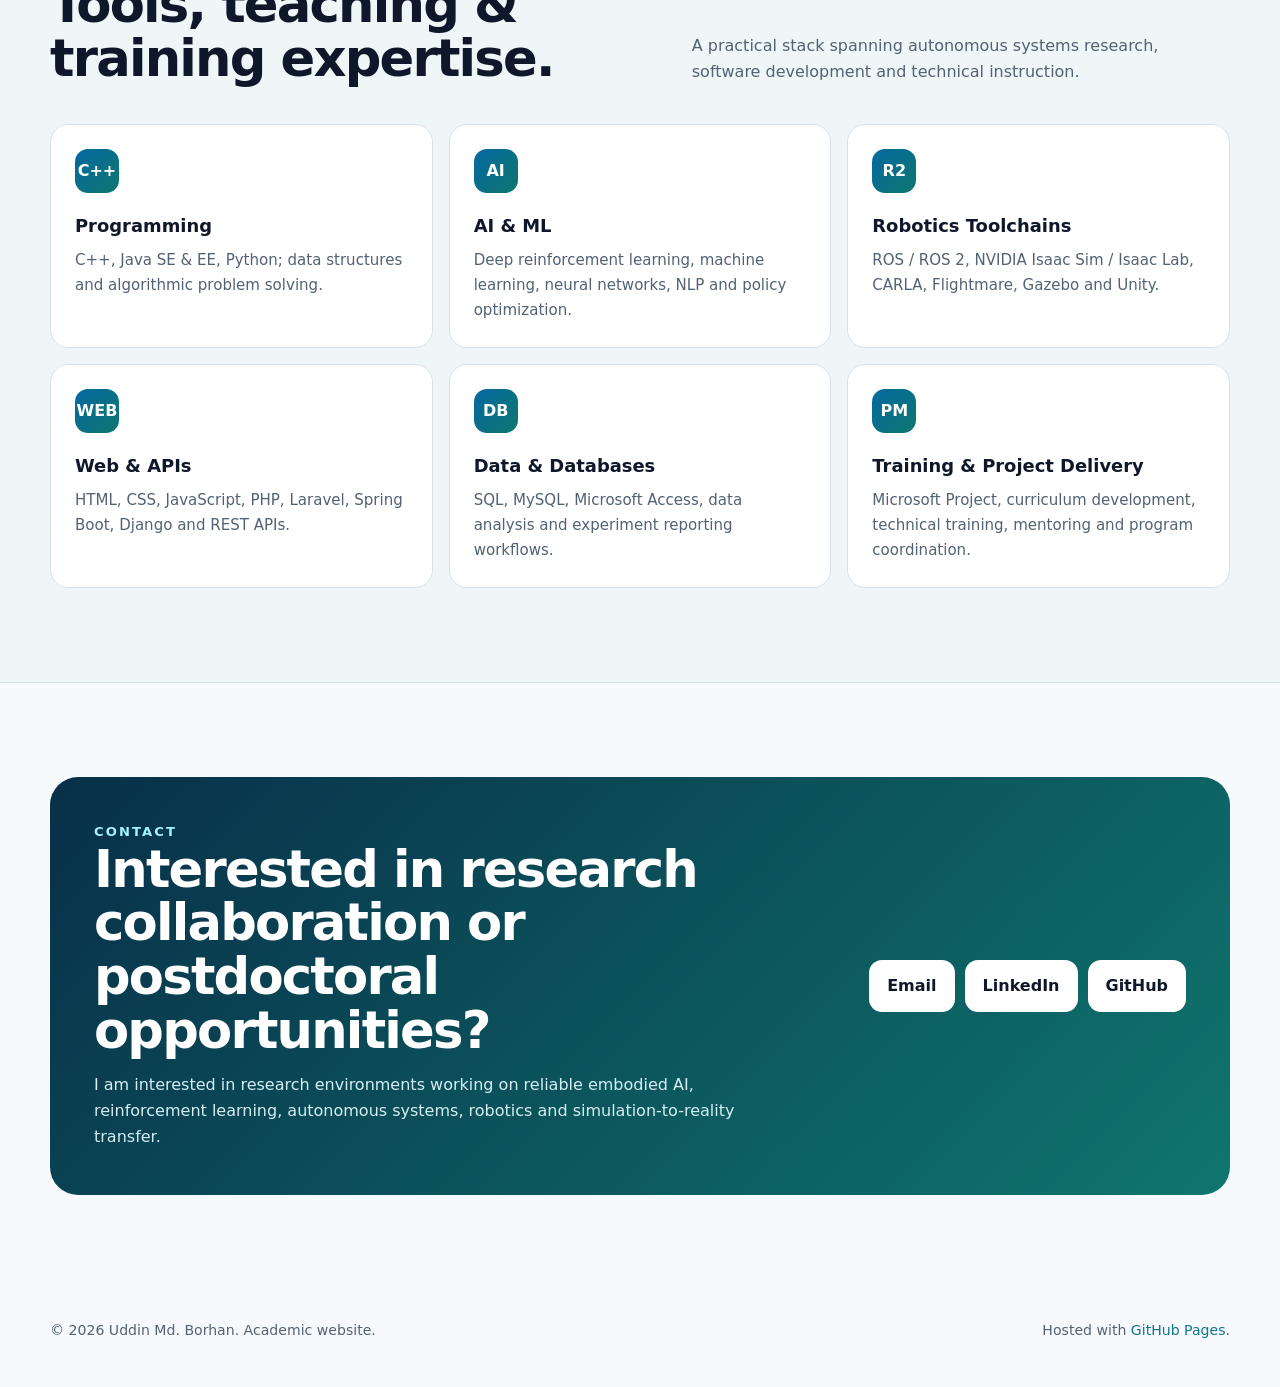
==== commit 3f249e1b: "Update index.html" ====
--- a/index.html
+++ b/index.html
@@ -143,7 +143,7 @@
           </div>
         </div>
         <div class="research-visual reveal">
-          <img src="assets/research-span.png" alt="Research pipeline">
+          <img src="assets/research-span.jpg" alt="Research pipeline">
         </div>
       </div>
     </div>
